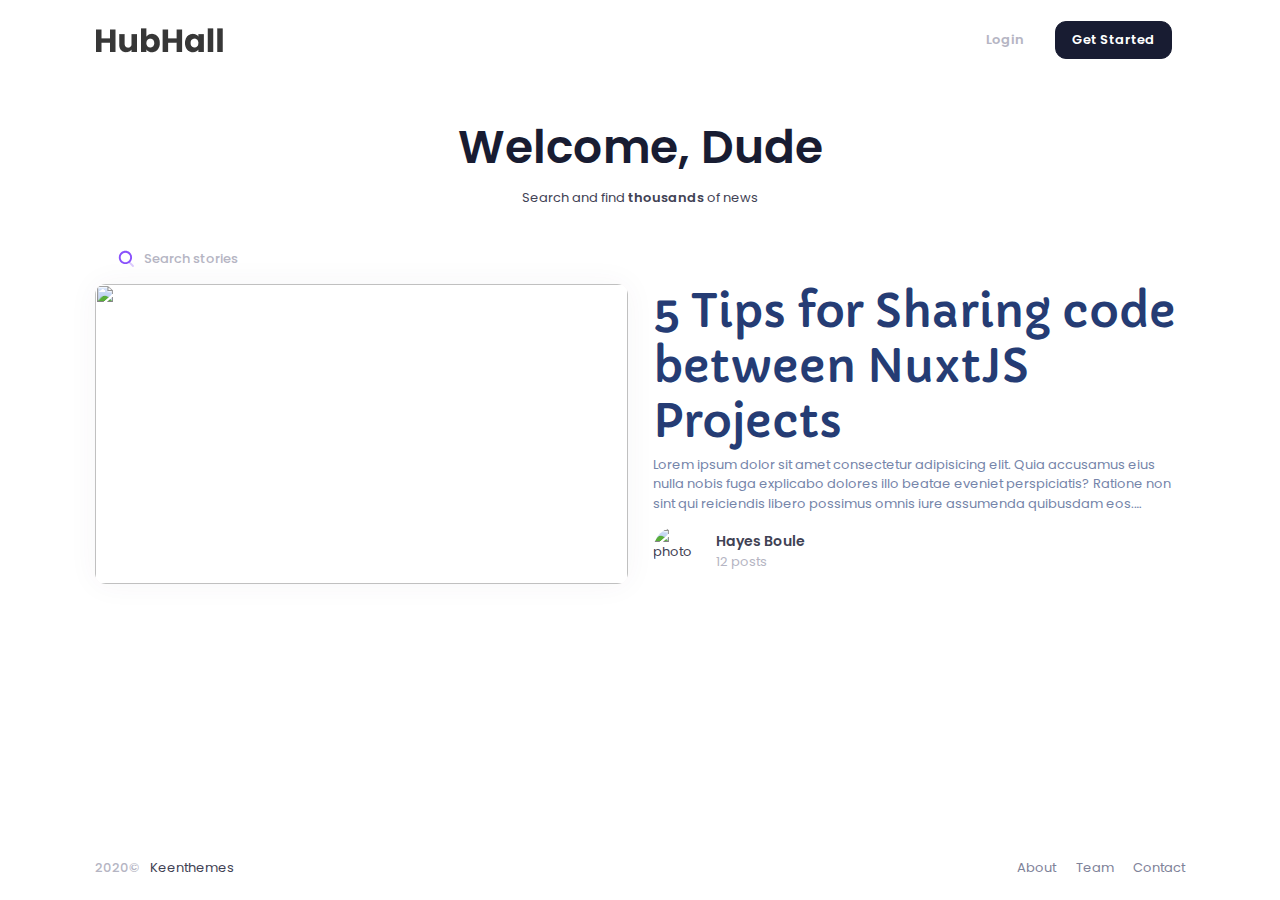
==== index.html @ 06d45ac9 "first commit" ====
<!DOCTYPE html>
<!--
Template Name: Metronic - Bootstrap 4 HTML, React, Angular 10 & VueJS Admin Dashboard Theme
Author: KeenThemes
Website: http://www.keenthemes.com/
Contact: support@keenthemes.com
Follow: www.twitter.com/keenthemes
Dribbble: www.dribbble.com/keenthemes
Like: www.facebook.com/keenthemes
Purchase: https://1.envato.market/EA4JP
Renew Support: https://1.envato.market/EA4JP
License: You must have a valid license purchased only from themeforest(the above link) in order to legally use the theme for your project.
-->
<html lang="en">
	<!--begin::Head-->
	<head><base href="">
		<meta charset="utf-8" />
		<title>Metronic Live preview | Keenthemes</title>
		<meta name="description" content="Updates and statistics" />
		<meta name="viewport" content="width=device-width, initial-scale=1, shrink-to-fit=no" />
		<link rel="canonical" href="https://keenthemes.com/metronic" />
		<!--begin::Fonts-->
		<link rel="stylesheet" href="https://fonts.googleapis.com/css?family=Poppins:300,400,500,600,700" />
		<!--end::Fonts-->
		<!--begin::Global Theme Styles(used by all pages)-->
		<link href="assets/plugins/global/plugins.bundle.css" rel="stylesheet" type="text/css" />
		<link href="assets/plugins/custom/prismjs/prismjs.bundle.css" rel="stylesheet" type="text/css" />
        <link href="css/style.bundle.css" rel="stylesheet" type="text/css" />
        <link href="css/hubhall.css" rel="stylesheet" type="text/css" />
		<!--end::Global Theme Styles-->
		<!--begin::Layout Themes(used by all pages)-->
		<!--end::Layout Themes-->
		<link rel="shortcut icon" href="assets/media/logos/favicon.ico" />
	</head>
	<!--end::Head-->
	<!--begin::Body-->
	<body id="kt_body" class="quick-panel-right demo-panel-right offcanvas-right header-fixed header-mobile-fixed aside-enabled aside-static page-loading">
		<!--begin::Main-->
		<!--begin::Header Mobile-->
		<div id="kt_header_mobile" class="header-mobile header-mobile-fixed">
			<!--begin::Logo-->
			<a href="index.html">
				<img alt="Logo" src="media/HubHall.png" class="logo-default max-h-30px" />
			</a>
			<!--end::Logo-->
			<!--begin::Toolbar-->
			<div class="d-flex align-items-center">
				<button class="btn p-0 burger-icon rounded-0 burger-icon-left" id="kt_aside_tablet_and_mobile_toggle">
					<span></span>
				</button>
				<button class="btn btn-hover-text-primary p-0 ml-3" id="kt_header_mobile_topbar_toggle">
					<span class="svg-icon svg-icon-xl">
						<!--begin::Svg Icon | path:assets/media/svg/icons/General/User.svg-->
						<svg xmlns="http://www.w3.org/2000/svg" xmlns:xlink="http://www.w3.org/1999/xlink" width="24px" height="24px" viewBox="0 0 24 24" version="1.1">
							<g stroke="none" stroke-width="1" fill="none" fill-rule="evenodd">
								<polygon points="0 0 24 0 24 24 0 24" />
								<path d="M12,11 C9.790861,11 8,9.209139 8,7 C8,4.790861 9.790861,3 12,3 C14.209139,3 16,4.790861 16,7 C16,9.209139 14.209139,11 12,11 Z" fill="#000000" fill-rule="nonzero" opacity="0.3" />
								<path d="M3.00065168,20.1992055 C3.38825852,15.4265159 7.26191235,13 11.9833413,13 C16.7712164,13 20.7048837,15.2931929 20.9979143,20.2 C21.0095879,20.3954741 20.9979143,21 20.2466999,21 C16.541124,21 11.0347247,21 3.72750223,21 C3.47671215,21 2.97953825,20.45918 3.00065168,20.1992055 Z" fill="#000000" fill-rule="nonzero" />
							</g>
						</svg>
						<!--end::Svg Icon-->
					</span>
				</button>
			</div>
			<!--end::Toolbar-->
		</div>
		<!--end::Header Mobile-->
		<div class="d-flex flex-column flex-root">
			<!--begin::Page-->
			<div class="d-flex flex-row flex-column-fluid page">
				<!--begin::Wrapper-->
				<div class="d-flex flex-column flex-row-fluid wrapper" id="kt_wrapper">
					<!--begin::Header-->
					<div id="kt_header" class="header header-fixed">
						<!--begin::Container-->
						<div class="container d-flex align-items-stretch justify-content-between">
							<!--begin::Left-->
							<div class="d-none d-lg-flex align-items-center mr-3">
								<!--begin::Logo-->
								<a href="index.html">
									<img alt="Logo" src="media/HubHall.png" class="logo-sticky max-h-35px" />
								</a>
								<!--end::Logo-->
							</div>
							<!--end::Left-->
							<!--begin::Topbar-->
							<div class="topbar">
								<!--begin::Tablet & Mobile Search-->
								<div class="dropdown d-flex d-lg-none">
									<!--begin::Toggle-->
									<div class="topbar-item" data-toggle="dropdown" data-offset="10px,0px">
										<div class="btn btn-icon btn-clean btn-lg btn-dropdown mr-1">
											<span class="svg-icon svg-icon-xl">
												<!--begin::Svg Icon | path:assets/media/svg/icons/General/Search.svg-->
												<svg xmlns="http://www.w3.org/2000/svg" xmlns:xlink="http://www.w3.org/1999/xlink" width="24px" height="24px" viewBox="0 0 24 24" version="1.1">
													<g stroke="none" stroke-width="1" fill="none" fill-rule="evenodd">
														<rect x="0" y="0" width="24" height="24" />
														<path d="M14.2928932,16.7071068 C13.9023689,16.3165825 13.9023689,15.6834175 14.2928932,15.2928932 C14.6834175,14.9023689 15.3165825,14.9023689 15.7071068,15.2928932 L19.7071068,19.2928932 C20.0976311,19.6834175 20.0976311,20.3165825 19.7071068,20.7071068 C19.3165825,21.0976311 18.6834175,21.0976311 18.2928932,20.7071068 L14.2928932,16.7071068 Z" fill="#000000" fill-rule="nonzero" opacity="0.3" />
														<path d="M11,16 C13.7614237,16 16,13.7614237 16,11 C16,8.23857625 13.7614237,6 11,6 C8.23857625,6 6,8.23857625 6,11 C6,13.7614237 8.23857625,16 11,16 Z M11,18 C7.13400675,18 4,14.8659932 4,11 C4,7.13400675 7.13400675,4 11,4 C14.8659932,4 18,7.13400675 18,11 C18,14.8659932 14.8659932,18 11,18 Z" fill="#000000" fill-rule="nonzero" />
													</g>
												</svg>
												<!--end::Svg Icon-->
											</span>
										</div>
									</div>
									<!--end::Toggle-->
									<!--begin::Dropdown-->
									<div class="dropdown-menu p-0 m-0 dropdown-menu-right dropdown-menu-anim-up dropdown-menu-lg">
										<div class="quick-search quick-search-dropdown" id="kt_quick_search_dropdown">
											<!--begin:Form-->
											<form method="get" class="quick-search-form">
												<div class="input-group">
													<div class="input-group-prepend">
														<span class="input-group-text">
															<span class="svg-icon svg-icon-lg">
																<!--begin::Svg Icon | path:assets/media/svg/icons/General/Search.svg-->
																<svg xmlns="http://www.w3.org/2000/svg" xmlns:xlink="http://www.w3.org/1999/xlink" width="24px" height="24px" viewBox="0 0 24 24" version="1.1">
																	<g stroke="none" stroke-width="1" fill="none" fill-rule="evenodd">
																		<rect x="0" y="0" width="24" height="24" />
																		<path d="M14.2928932,16.7071068 C13.9023689,16.3165825 13.9023689,15.6834175 14.2928932,15.2928932 C14.6834175,14.9023689 15.3165825,14.9023689 15.7071068,15.2928932 L19.7071068,19.2928932 C20.0976311,19.6834175 20.0976311,20.3165825 19.7071068,20.7071068 C19.3165825,21.0976311 18.6834175,21.0976311 18.2928932,20.7071068 L14.2928932,16.7071068 Z" fill="#000000" fill-rule="nonzero" opacity="0.3" />
																		<path d="M11,16 C13.7614237,16 16,13.7614237 16,11 C16,8.23857625 13.7614237,6 11,6 C8.23857625,6 6,8.23857625 6,11 C6,13.7614237 8.23857625,16 11,16 Z M11,18 C7.13400675,18 4,14.8659932 4,11 C4,7.13400675 7.13400675,4 11,4 C14.8659932,4 18,7.13400675 18,11 C18,14.8659932 14.8659932,18 11,18 Z" fill="#000000" fill-rule="nonzero" />
																	</g>
																</svg>
																<!--end::Svg Icon-->
															</span>
														</span>
													</div>
													<input type="text" class="form-control" placeholder="Search..." />
													<div class="input-group-append">
														<span class="input-group-text">
															<i class="quick-search-close ki ki-close icon-sm text-muted"></i>
														</span>
													</div>
												</div>
											</form>
											<!--end::Form-->
											<!--begin::Scroll-->
											<div class="quick-search-wrapper scroll" data-scroll="true" data-height="325" data-mobile-height="200"></div>
											<!--end::Scroll-->
										</div>
									</div>
									<!--end::Dropdown-->
								</div>
								<!--end::Tablet & Mobile Search-->
								<!--begin::Create-->
								<div class="dropdown">
									<!--begin::Toggle-->
									<div class="topbar-item mr-4" data-toggle="dropdown" data-offset="10px,0px">
                                        <div class="btn font-weight-bolder btn-md btn-clean px-5 mr-4">Login</div>
										<div class="btn font-weight-bolder btn-md btn-dark px-5">Get Started</div>
									</div>
									<!--end::Toggle-->
								</div>
								<!--end::Create-->
							</div>
							<!--end::Topbar-->
						</div>
						<!--end::Container-->
					</div>
					<!--end::Header-->
					<!--begin::Content-->
					<div class="content d-flex flex-column flex-column-fluid" id="kt_content">
						<!--begin::Entry-->
						<div class="d-flex flex-column-fluid">
							<!--begin::Container-->
							<div class="container">
								<div class="row">
                                    <div class="col-12 text-center">
                                        <h1 class="font-weight-bolder text-dark mb-0 display-3">Welcome, Dude </h1>
                                        <p class="mt-4 mb-8">Search and find <span class="font-weight-bolder">thousands</span> of news</p>
                                        <!--begin::Form-->
                                        <form class="d-flex flex-center py-2 px-6 bg-white rounded">
                                            <span class="svg-icon svg-icon-lg svg-icon-info">
                                                <!--begin::Svg Icon | path:assets/media/svg/icons/General/Search.svg-->
                                                <svg xmlns="http://www.w3.org/2000/svg" xmlns:xlink="http://www.w3.org/1999/xlink" width="24px" height="24px" viewBox="0 0 24 24" version="1.1">
                                                    <g stroke="none" stroke-width="1" fill="none" fill-rule="evenodd">
                                                        <rect x="0" y="0" width="24" height="24"></rect>
                                                        <path d="M14.2928932,16.7071068 C13.9023689,16.3165825 13.9023689,15.6834175 14.2928932,15.2928932 C14.6834175,14.9023689 15.3165825,14.9023689 15.7071068,15.2928932 L19.7071068,19.2928932 C20.0976311,19.6834175 20.0976311,20.3165825 19.7071068,20.7071068 C19.3165825,21.0976311 18.6834175,21.0976311 18.2928932,20.7071068 L14.2928932,16.7071068 Z" fill="#000000" fill-rule="nonzero" opacity="0.3"></path>
                                                        <path d="M11,16 C13.7614237,16 16,13.7614237 16,11 C16,8.23857625 13.7614237,6 11,6 C8.23857625,6 6,8.23857625 6,11 C6,13.7614237 8.23857625,16 11,16 Z M11,18 C7.13400675,18 4,14.8659932 4,11 C4,7.13400675 7.13400675,4 11,4 C14.8659932,4 18,7.13400675 18,11 C18,14.8659932 14.8659932,18 11,18 Z" fill="#000000" fill-rule="nonzero"></path>
                                                    </g>
                                                </svg>
                                                <!--end::Svg Icon-->
                                            </span>
                                            <input type="text" class="form-control border-0 font-weight-bold pl-2" placeholder="Search stories">
                                        </form>
                                        <!--end::Form-->
                                    </div>
									<div class="col-xl-12">
										<!--begin::Engage Widget 15-->
										<!-- <div class="card card-custom">
											<div class="card-body rounded p-0 d-flex bg-light">
												<div class="d-flex flex-column flex-lg-row-auto w-auto w-lg-350px w-xl-450px w-xxl-650px py-10 py-md-14 px-10 px-md-20 pr-lg-0">
													
												</div>
												<div class="d-none d-md-flex flex-row-fluid bgi-no-repeat bgi-position-y-center bgi-position-x-left bgi-size-cover" style="background-image: url(assets/media/svg/illustrations/copy.svg);"></div>
											</div>
										</div> -->
										<!--end::Engage Widget 15-->
									</div>
                                </div>
                                <div class="row">
                                    <div class="col-6">
                                        <!--begin::Engage Widget 9-->
                                        <div class="card card-custom card-stretch gutter-b">
                                            <div class="card-body d-flex p-0">
                                                <div class="flex-grow-1 card-rounded flex-grow-1 bgi-no-repeat">
                                                <img class="rounded" src="https://images.unsplash.com/photo-1580894896813-652ff5aa8146?ixid=MXwxMjA3fDB8MHxwaG90by1wYWdlfHx8fGVufDB8fHw%3D&ixlib=rb-1.2.1&auto=format&fit=crop&w=750&q=80" alt="" style="width: 100%; height: 300px; object-fit: cover;">
                                                </div>
                                            </div>
                                        </div>
                                        <!--end::Engage Widget 9-->
                                    </div>
                                    <div class="col-6">
                                        <h1 class="display-3 font-weight-bold blog-title">5 Tips for Sharing code between NuxtJS Projects</h1>
                                        <p class="desc">Lorem ipsum dolor sit amet consectetur adipisicing elit. Quia accusamus eius nulla nobis fuga explicabo dolores illo beatae eveniet perspiciatis? Ratione non sint qui reiciendis libero possimus omnis iure assumenda quibusdam eos. Corrupti distinctio quam maiores quisquam magnam temporibus, tempore ea amet saepe similique repellendus natus, assumenda hic mollitia eveniet aliquid dolore officiis ex ullam possimus, at odit illo? Inventore amet fugiat ipsam consectetur corporis cupiditate! Molestias natus ab itaque, autem error asperiores sequi doloribus voluptatem amet nostrum dolore consequatur modi eius quam eligendi hic eos molestiae dignissimos, dolor animi placeat reprehenderit minima eveniet. Quis fuga earum id soluta quia?</p>
                                        <div class="d-flex align-items-center">
                                            <div class="symbol symbol-50 symbol-sm flex-shrink-0"> 
                                                <img class="user-photo" src="https://images.unsplash.com/photo-1557296387-5358ad7997bb?ixid=MXwxMjA3fDB8MHxwaG90by1wYWdlfHx8fGVufDB8fHw%3D&ixlib=rb-1.2.1&auto=format&fit=crop&w=394&q=80"alt="photo">
                                            </div>
                                            <div class="ml-4">
                                                <div class="text-dark-75 font-weight-bolder font-size-lg mb-0">Hayes Boule</div> 
                                                <a href="javascript:;" class="text-muted text-hover-primary">12 posts</a>
                                            </div>
                                        </div>
                                    </div>
                                </div>
							</div>
                            <!--end::Container-->
						</div>
						<!--end::Entry-->
					</div>
					<!--end::Content-->
					<!--begin::Footer-->
					<div class="footer bg-white py-4 d-flex flex-lg-column" id="kt_footer">
						<!--begin::Container-->
						<div class="container d-flex flex-column flex-md-row align-items-center justify-content-between">
							<!--begin::Copyright-->
							<div class="text-dark order-2 order-md-1">
								<span class="text-muted font-weight-bold mr-2">2020©</span>
								<a href="http://keenthemes.com/metronic" target="_blank" class="text-dark-75 text-hover-primary">Keenthemes</a>
							</div>
							<!--end::Copyright-->
							<!--begin::Nav-->
							<div class="nav nav-dark order-1 order-md-2">
								<a href="http://keenthemes.com/metronic" target="_blank" class="nav-link pr-3 pl-0">About</a>
								<a href="http://keenthemes.com/metronic" target="_blank" class="nav-link px-3">Team</a>
								<a href="http://keenthemes.com/metronic" target="_blank" class="nav-link pl-3 pr-0">Contact</a>
							</div>
							<!--end::Nav-->
						</div>
						<!--end::Container-->
					</div>
					<!--end::Footer-->
				</div>
				<!--end::Wrapper-->
			</div>
			<!--end::Page-->
		</div>
		<!--end::Main-->
		<!-- begin::Notifications Panel-->
		<div id="kt_quick_notifications" class="offcanvas offcanvas-right p-10">
			<!--begin::Header-->
			<div class="offcanvas-header d-flex align-items-center justify-content-between mb-10">
				<h3 class="font-weight-bold m-0">Notifications
				<small class="text-muted font-size-sm ml-2">24 New</small></h3>
				<a href="#" class="btn btn-xs btn-icon btn-light btn-hover-primary" id="kt_quick_notifications_close">
					<i class="ki ki-close icon-xs text-muted"></i>
				</a>
			</div>
			<!--end::Header-->
			<!--begin::Content-->
			<div class="offcanvas-content pr-5 mr-n5">
				<!--begin::Nav-->
				<div class="navi navi-icon-circle navi-spacer-x-0">
					<!--begin::Item-->
					<a href="#" class="navi-item">
						<div class="navi-link rounded">
							<div class="symbol symbol-50 symbol-circle mr-3">
								<div class="symbol-label">
									<i class="flaticon-bell text-success icon-lg"></i>
								</div>
							</div>
							<div class="navi-text">
								<div class="font-weight-bold font-size-lg">5 new user generated report</div>
								<div class="text-muted">Reports based on sales</div>
							</div>
						</div>
					</a>
					<!--end::Item-->
					<!--begin::Item-->
					<a href="#" class="navi-item">
						<div class="navi-link rounded">
							<div class="symbol symbol-50 symbol-circle mr-3">
								<div class="symbol-label">
									<i class="flaticon2-box text-danger icon-lg"></i>
								</div>
							</div>
							<div class="navi-text">
								<div class="font-weight-bold font-size-lg">2 new items submited</div>
								<div class="text-muted">by Grog John</div>
							</div>
						</div>
					</a>
					<!--end::Item-->
					<!--begin::Item-->
					<a href="#" class="navi-item">
						<div class="navi-link rounded">
							<div class="symbol symbol-50 symbol-circle mr-3">
								<div class="symbol-label">
									<i class="flaticon-psd text-primary icon-lg"></i>
								</div>
							</div>
							<div class="navi-text">
								<div class="font-weight-bold font-size-lg">79 PSD files generated</div>
								<div class="text-muted">Reports based on sales</div>
							</div>
						</div>
					</a>
					<!--end::Item-->
					<!--begin::Item-->
					<a href="#" class="navi-item">
						<div class="navi-link rounded">
							<div class="symbol symbol-50 symbol-circle mr-3">
								<div class="symbol-label">
									<i class="flaticon2-supermarket text-warning icon-lg"></i>
								</div>
							</div>
							<div class="navi-text">
								<div class="font-weight-bold font-size-lg">$2900 worth producucts sold</div>
								<div class="text-muted">Total 234 items</div>
							</div>
						</div>
					</a>
					<!--end::Item-->
					<!--begin::Item-->
					<a href="#" class="navi-item">
						<div class="navi-link rounded">
							<div class="symbol symbol-50 symbol-circle mr-3">
								<div class="symbol-label">
									<i class="flaticon-paper-plane-1 text-success icon-lg"></i>
								</div>
							</div>
							<div class="navi-text">
								<div class="font-weight-bold font-size-lg">4.5h-avarage response time</div>
								<div class="text-muted">Fostest is Barry</div>
							</div>
						</div>
					</a>
					<!--end::Item-->
					<!--begin::Item-->
					<a href="#" class="navi-item">
						<div class="navi-link rounded">
							<div class="symbol symbol-50 symbol-circle mr-3">
								<div class="symbol-label">
									<i class="flaticon-safe-shield-protection text-danger icon-lg"></i>
								</div>
							</div>
							<div class="navi-text">
								<div class="font-weight-bold font-size-lg">3 Defence alerts</div>
								<div class="text-muted">40% less alerts thar last week</div>
							</div>
						</div>
					</a>
					<!--end::Item-->
					<!--begin::Item-->
					<a href="#" class="navi-item">
						<div class="navi-link rounded">
							<div class="symbol symbol-50 symbol-circle mr-3">
								<div class="symbol-label">
									<i class="flaticon-notepad text-primary icon-lg"></i>
								</div>
							</div>
							<div class="navi-text">
								<div class="font-weight-bold font-size-lg">Avarage 4 blog posts per author</div>
								<div class="text-muted">Most posted 12 time</div>
							</div>
						</div>
					</a>
					<!--end::Item-->
					<!--begin::Item-->
					<a href="#" class="navi-item">
						<div class="navi-link rounded">
							<div class="symbol symbol-50 symbol-circle mr-3">
								<div class="symbol-label">
									<i class="flaticon-users-1 text-warning icon-lg"></i>
								</div>
							</div>
							<div class="navi-text">
								<div class="font-weight-bold font-size-lg">16 authors joined last week</div>
								<div class="text-muted">9 photodrapehrs, 7 designer</div>
							</div>
						</div>
					</a>
					<!--end::Item-->
					<!--begin::Item-->
					<a href="#" class="navi-item">
						<div class="navi-link rounded">
							<div class="symbol symbol-50 symbol-circle mr-3">
								<div class="symbol-label">
									<i class="flaticon2-box text-info icon-lg"></i>
								</div>
							</div>
							<div class="navi-text">
								<div class="font-weight-bold font-size-lg">2 new items have been submited</div>
								<div class="text-muted">by Grog John</div>
							</div>
						</div>
					</a>
					<!--end::Item-->
					<!--begin::Item-->
					<a href="#" class="navi-item">
						<div class="navi-link rounded">
							<div class="symbol symbol-50 symbol-circle mr-3">
								<div class="symbol-label">
									<i class="flaticon2-download text-success icon-lg"></i>
								</div>
							</div>
							<div class="navi-text">
								<div class="font-weight-bold font-size-lg">2.8 GB-total downloads size</div>
								<div class="text-muted">Mostly PSD end AL concepts</div>
							</div>
						</div>
					</a>
					<!--end::Item-->
					<!--begin::Item-->
					<a href="#" class="navi-item">
						<div class="navi-link rounded">
							<div class="symbol symbol-50 symbol-circle mr-3">
								<div class="symbol-label">
									<i class="flaticon2-supermarket text-danger icon-lg"></i>
								</div>
							</div>
							<div class="navi-text">
								<div class="font-weight-bold font-size-lg">$2900 worth producucts sold</div>
								<div class="text-muted">Total 234 items</div>
							</div>
						</div>
					</a>
					<!--end::Item-->
					<!--begin::Item-->
					<a href="#" class="navi-item">
						<div class="navi-link rounded">
							<div class="symbol symbol-50 symbol-circle mr-3">
								<div class="symbol-label">
									<i class="flaticon-bell text-primary icon-lg"></i>
								</div>
							</div>
							<div class="navi-text">
								<div class="font-weight-bold font-size-lg">7 new user generated report</div>
								<div class="text-muted">Reports based on sales</div>
							</div>
						</div>
					</a>
					<!--end::Item-->
					<!--begin::Item-->
					<a href="#" class="navi-item">
						<div class="navi-link rounded">
							<div class="symbol symbol-50 symbol-circle mr-3">
								<div class="symbol-label">
									<i class="flaticon-paper-plane-1 text-success icon-lg"></i>
								</div>
							</div>
							<div class="navi-text">
								<div class="font-weight-bold font-size-lg">4.5h-avarage response time</div>
								<div class="text-muted">Fostest is Barry</div>
							</div>
						</div>
					</a>
					<!--end::Item-->
				</div>
				<!--end::Nav-->
			</div>
			<!--end::Content-->
		</div>
		<!-- end::Notifications Panel-->
		<!--begin::Quick Actions Panel-->
		<div id="kt_quick_actions" class="offcanvas offcanvas-right p-10">
			<!--begin::Header-->
			<div class="offcanvas-header d-flex align-items-center justify-content-between pb-10">
				<h3 class="font-weight-bold m-0">Quick Actions
				<small class="text-muted font-size-sm ml-2">finance &amp; reports</small></h3>
				<a href="#" class="btn btn-xs btn-icon btn-light btn-hover-primary" id="kt_quick_actions_close">
					<i class="ki ki-close icon-xs text-muted"></i>
				</a>
			</div>
			<!--end::Header-->
			<!--begin::Content-->
			<div class="offcanvas-content pr-5 mr-n5">
				<div class="row gutter-b">
					<!--begin::Item-->
					<div class="col-6">
						<a href="#" class="btn btn-block btn-light btn-hover-primary text-dark-50 text-center py-10 px-5">
							<span class="svg-icon svg-icon-3x svg-icon-primary m-0">
								<!--begin::Svg Icon | path:assets/media/svg/icons/Shopping/Euro.svg-->
								<svg xmlns="http://www.w3.org/2000/svg" xmlns:xlink="http://www.w3.org/1999/xlink" width="24px" height="24px" viewBox="0 0 24 24" version="1.1">
									<g stroke="none" stroke-width="1" fill="none" fill-rule="evenodd">
										<rect x="0" y="0" width="24" height="24" />
										<path d="M4.3618034,10.2763932 L4.8618034,9.2763932 C4.94649941,9.10700119 5.11963097,9 5.30901699,9 L15.190983,9 C15.4671254,9 15.690983,9.22385763 15.690983,9.5 C15.690983,9.57762255 15.6729105,9.65417908 15.6381966,9.7236068 L15.1381966,10.7236068 C15.0535006,10.8929988 14.880369,11 14.690983,11 L4.80901699,11 C4.53287462,11 4.30901699,10.7761424 4.30901699,10.5 C4.30901699,10.4223775 4.32708954,10.3458209 4.3618034,10.2763932 Z M14.6381966,13.7236068 L14.1381966,14.7236068 C14.0535006,14.8929988 13.880369,15 13.690983,15 L4.80901699,15 C4.53287462,15 4.30901699,14.7761424 4.30901699,14.5 C4.30901699,14.4223775 4.32708954,14.3458209 4.3618034,14.2763932 L4.8618034,13.2763932 C4.94649941,13.1070012 5.11963097,13 5.30901699,13 L14.190983,13 C14.4671254,13 14.690983,13.2238576 14.690983,13.5 C14.690983,13.5776225 14.6729105,13.6541791 14.6381966,13.7236068 Z" fill="#000000" opacity="0.3" />
										<path d="M17.369,7.618 C16.976998,7.08599734 16.4660031,6.69750122 15.836,6.4525 C15.2059968,6.20749878 14.590003,6.085 13.988,6.085 C13.2179962,6.085 12.5180032,6.2249986 11.888,6.505 C11.2579969,6.7850014 10.7155023,7.16999755 10.2605,7.66 C9.80549773,8.15000245 9.45550123,8.72399671 9.2105,9.382 C8.96549878,10.0400033 8.843,10.7539961 8.843,11.524 C8.843,12.3360041 8.96199881,13.0779966 9.2,13.75 C9.43800119,14.4220034 9.7774978,14.9994976 10.2185,15.4825 C10.6595022,15.9655024 11.1879969,16.3399987 11.804,16.606 C12.4200031,16.8720013 13.1129962,17.005 13.883,17.005 C14.681004,17.005 15.3879969,16.8475016 16.004,16.5325 C16.6200031,16.2174984 17.1169981,15.8010026 17.495,15.283 L19.616,16.774 C18.9579967,17.6000041 18.1530048,18.2404977 17.201,18.6955 C16.2489952,19.1505023 15.1360064,19.378 13.862,19.378 C12.6999942,19.378 11.6325049,19.1855019 10.6595,18.8005 C9.68649514,18.4154981 8.8500035,17.8765035 8.15,17.1835 C7.4499965,16.4904965 6.90400196,15.6645048 6.512,14.7055 C6.11999804,13.7464952 5.924,12.6860058 5.924,11.524 C5.924,10.333994 6.13049794,9.25950479 6.5435,8.3005 C6.95650207,7.34149521 7.5234964,6.52600336 8.2445,5.854 C8.96550361,5.18199664 9.8159951,4.66400182 10.796,4.3 C11.7760049,3.93599818 12.8399943,3.754 13.988,3.754 C14.4640024,3.754 14.9609974,3.79949954 15.479,3.8905 C15.9970026,3.98150045 16.4939976,4.12149906 16.97,4.3105 C17.4460024,4.49950095 17.8939979,4.7339986 18.314,5.014 C18.7340021,5.2940014 19.0909985,5.62999804 19.385,6.022 L17.369,7.618 Z" fill="#000000" />
									</g>
								</svg>
								<!--end::Svg Icon-->
							</span>
							<span class="d-block font-weight-bold font-size-h6 mt-2">Accounting</span>
						</a>
					</div>
					<!--end::Item-->
					<!--begin::Item-->
					<div class="col-6">
						<a href="#" class="btn btn-block btn-light btn-hover-primary text-dark-50 text-center py-10 px-5">
							<span class="svg-icon svg-icon-3x svg-icon-primary m-0">
								<!--begin::Svg Icon | path:assets/media/svg/icons/Communication/Mail-attachment.svg-->
								<svg xmlns="http://www.w3.org/2000/svg" xmlns:xlink="http://www.w3.org/1999/xlink" width="24px" height="24px" viewBox="0 0 24 24" version="1.1">
									<g stroke="none" stroke-width="1" fill="none" fill-rule="evenodd">
										<rect x="0" y="0" width="24" height="24" />
										<path d="M14.8571499,13 C14.9499122,12.7223297 15,12.4263059 15,12.1190476 L15,6.88095238 C15,5.28984632 13.6568542,4 12,4 L11.7272727,4 C10.2210416,4 9,5.17258756 9,6.61904762 L10.0909091,6.61904762 C10.0909091,5.75117158 10.823534,5.04761905 11.7272727,5.04761905 L12,5.04761905 C13.0543618,5.04761905 13.9090909,5.86843034 13.9090909,6.88095238 L13.9090909,12.1190476 C13.9090909,12.4383379 13.8240964,12.7385644 13.6746497,13 L10.3253503,13 C10.1759036,12.7385644 10.0909091,12.4383379 10.0909091,12.1190476 L10.0909091,9.5 C10.0909091,9.06606198 10.4572216,8.71428571 10.9090909,8.71428571 C11.3609602,8.71428571 11.7272727,9.06606198 11.7272727,9.5 L11.7272727,11.3333333 L12.8181818,11.3333333 L12.8181818,9.5 C12.8181818,8.48747796 11.9634527,7.66666667 10.9090909,7.66666667 C9.85472911,7.66666667 9,8.48747796 9,9.5 L9,12.1190476 C9,12.4263059 9.0500878,12.7223297 9.14285008,13 L6,13 C5.44771525,13 5,12.5522847 5,12 L5,3 C5,2.44771525 5.44771525,2 6,2 L18,2 C18.5522847,2 19,2.44771525 19,3 L19,12 C19,12.5522847 18.5522847,13 18,13 L14.8571499,13 Z" fill="#000000" opacity="0.3" />
										<path d="M9,10.3333333 L9,12.1190476 C9,13.7101537 10.3431458,15 12,15 C13.6568542,15 15,13.7101537 15,12.1190476 L15,10.3333333 L20.2072547,6.57253826 C20.4311176,6.4108595 20.7436609,6.46126971 20.9053396,6.68513259 C20.9668779,6.77033951 21,6.87277228 21,6.97787787 L21,17 C21,18.1045695 20.1045695,19 19,19 L5,19 C3.8954305,19 3,18.1045695 3,17 L3,6.97787787 C3,6.70173549 3.22385763,6.47787787 3.5,6.47787787 C3.60510559,6.47787787 3.70753836,6.51099993 3.79274528,6.57253826 L9,10.3333333 Z M10.0909091,11.1212121 L12,12.5 L13.9090909,11.1212121 L13.9090909,12.1190476 C13.9090909,13.1315697 13.0543618,13.952381 12,13.952381 C10.9456382,13.952381 10.0909091,13.1315697 10.0909091,12.1190476 L10.0909091,11.1212121 Z" fill="#000000" />
									</g>
								</svg>
								<!--end::Svg Icon-->
							</span>
							<span class="d-block font-weight-bold font-size-h6 mt-2">Members</span>
						</a>
					</div>
					<!--end::Item-->
				</div>
				<div class="row gutter-b">
					<!--begin::Item-->
					<div class="col-6">
						<a href="#" class="btn btn-block btn-light btn-hover-primary text-dark-50 text-center py-10 px-5">
							<span class="svg-icon svg-icon-3x svg-icon-primary m-0">
								<!--begin::Svg Icon | path:assets/media/svg/icons/Shopping/Box2.svg-->
								<svg xmlns="http://www.w3.org/2000/svg" xmlns:xlink="http://www.w3.org/1999/xlink" width="24px" height="24px" viewBox="0 0 24 24" version="1.1">
									<g stroke="none" stroke-width="1" fill="none" fill-rule="evenodd">
										<rect x="0" y="0" width="24" height="24" />
										<path d="M4,9.67471899 L10.880262,13.6470401 C10.9543486,13.689814 11.0320333,13.7207107 11.1111111,13.740321 L11.1111111,21.4444444 L4.49070127,17.526473 C4.18655139,17.3464765 4,17.0193034 4,16.6658832 L4,9.67471899 Z M20,9.56911707 L20,16.6658832 C20,17.0193034 19.8134486,17.3464765 19.5092987,17.526473 L12.8888889,21.4444444 L12.8888889,13.6728275 C12.9050191,13.6647696 12.9210067,13.6561758 12.9368301,13.6470401 L20,9.56911707 Z" fill="#000000" />
										<path d="M4.21611835,7.74669402 C4.30015839,7.64056877 4.40623188,7.55087574 4.5299008,7.48500698 L11.5299008,3.75665466 C11.8237589,3.60013944 12.1762411,3.60013944 12.4700992,3.75665466 L19.4700992,7.48500698 C19.5654307,7.53578262 19.6503066,7.60071528 19.7226939,7.67641889 L12.0479413,12.1074394 C11.9974761,12.1365754 11.9509488,12.1699127 11.9085461,12.2067543 C11.8661433,12.1699127 11.819616,12.1365754 11.7691509,12.1074394 L4.21611835,7.74669402 Z" fill="#000000" opacity="0.3" />
									</g>
								</svg>
								<!--end::Svg Icon-->
							</span>
							<span class="d-block font-weight-bold font-size-h6 mt-2">Projects</span>
						</a>
					</div>
					<!--end::Item-->
					<!--begin::Item-->
					<div class="col-6">
						<a href="#" class="btn btn-block btn-light btn-hover-primary text-dark-50 text-center py-10 px-5">
							<span class="svg-icon svg-icon-3x svg-icon-primary m-0">
								<!--begin::Svg Icon | path:assets/media/svg/icons/Communication/Group.svg-->
								<svg xmlns="http://www.w3.org/2000/svg" xmlns:xlink="http://www.w3.org/1999/xlink" width="24px" height="24px" viewBox="0 0 24 24" version="1.1">
									<g stroke="none" stroke-width="1" fill="none" fill-rule="evenodd">
										<polygon points="0 0 24 0 24 24 0 24" />
										<path d="M18,14 C16.3431458,14 15,12.6568542 15,11 C15,9.34314575 16.3431458,8 18,8 C19.6568542,8 21,9.34314575 21,11 C21,12.6568542 19.6568542,14 18,14 Z M9,11 C6.790861,11 5,9.209139 5,7 C5,4.790861 6.790861,3 9,3 C11.209139,3 13,4.790861 13,7 C13,9.209139 11.209139,11 9,11 Z" fill="#000000" fill-rule="nonzero" opacity="0.3" />
										<path d="M17.6011961,15.0006174 C21.0077043,15.0378534 23.7891749,16.7601418 23.9984937,20.4 C24.0069246,20.5466056 23.9984937,21 23.4559499,21 L19.6,21 C19.6,18.7490654 18.8562935,16.6718327 17.6011961,15.0006174 Z M0.00065168429,20.1992055 C0.388258525,15.4265159 4.26191235,13 8.98334134,13 C13.7712164,13 17.7048837,15.2931929 17.9979143,20.2 C18.0095879,20.3954741 17.9979143,21 17.2466999,21 C13.541124,21 8.03472472,21 0.727502227,21 C0.476712155,21 -0.0204617505,20.45918 0.00065168429,20.1992055 Z" fill="#000000" fill-rule="nonzero" />
									</g>
								</svg>
								<!--end::Svg Icon-->
							</span>
							<span class="d-block font-weight-bold font-size-h6 mt-2">Customers</span>
						</a>
					</div>
					<!--end::Item-->
				</div>
				<div class="row gutter-b">
					<!--begin::Item-->
					<div class="col-6">
						<a href="#" class="btn btn-block btn-light btn-hover-primary text-dark-50 text-center py-10 px-5">
							<span class="svg-icon svg-icon-3x svg-icon-primary m-0">
								<!--begin::Svg Icon | path:assets/media/svg/icons/Shopping/Chart-bar1.svg-->
								<svg xmlns="http://www.w3.org/2000/svg" xmlns:xlink="http://www.w3.org/1999/xlink" width="24px" height="24px" viewBox="0 0 24 24" version="1.1">
									<g stroke="none" stroke-width="1" fill="none" fill-rule="evenodd">
										<rect x="0" y="0" width="24" height="24" />
										<rect fill="#000000" opacity="0.3" x="12" y="4" width="3" height="13" rx="1.5" />
										<rect fill="#000000" opacity="0.3" x="7" y="9" width="3" height="8" rx="1.5" />
										<path d="M5,19 L20,19 C20.5522847,19 21,19.4477153 21,20 C21,20.5522847 20.5522847,21 20,21 L4,21 C3.44771525,21 3,20.5522847 3,20 L3,4 C3,3.44771525 3.44771525,3 4,3 C4.55228475,3 5,3.44771525 5,4 L5,19 Z" fill="#000000" fill-rule="nonzero" />
										<rect fill="#000000" opacity="0.3" x="17" y="11" width="3" height="6" rx="1.5" />
									</g>
								</svg>
								<!--end::Svg Icon-->
							</span>
							<span class="d-block font-weight-bold font-size-h6 mt-2">Email</span>
						</a>
					</div>
					<!--end::Item-->
					<!--begin::Item-->
					<div class="col-6">
						<a href="#" class="btn btn-block btn-light btn-hover-primary text-dark-50 text-center py-10 px-5">
							<span class="svg-icon svg-icon-3x svg-icon-primary m-0">
								<!--begin::Svg Icon | path:assets/media/svg/icons/Design/Color-profile.svg-->
								<svg xmlns="http://www.w3.org/2000/svg" xmlns:xlink="http://www.w3.org/1999/xlink" width="24px" height="24px" viewBox="0 0 24 24" version="1.1">
									<g stroke="none" stroke-width="1" fill="none" fill-rule="evenodd">
										<rect x="0" y="0" width="24" height="24" />
										<path d="M12,10.9996338 C12.8356605,10.3719448 13.8743941,10 15,10 C17.7614237,10 20,12.2385763 20,15 C20,17.7614237 17.7614237,20 15,20 C13.8743941,20 12.8356605,19.6280552 12,19.0003662 C11.1643395,19.6280552 10.1256059,20 9,20 C6.23857625,20 4,17.7614237 4,15 C4,12.2385763 6.23857625,10 9,10 C10.1256059,10 11.1643395,10.3719448 12,10.9996338 Z M13.3336047,12.504354 C13.757474,13.2388026 14,14.0910788 14,15 C14,15.9088933 13.7574889,16.761145 13.3336438,17.4955783 C13.8188886,17.8206693 14.3938466,18 15,18 C16.6568542,18 18,16.6568542 18,15 C18,13.3431458 16.6568542,12 15,12 C14.3930587,12 13.8175971,12.18044 13.3336047,12.504354 Z" fill="#000000" fill-rule="nonzero" opacity="0.3" />
										<circle fill="#000000" cx="12" cy="9" r="5" />
									</g>
								</svg>
								<!--end::Svg Icon-->
							</span>
							<span class="d-block font-weight-bold font-size-h6 mt-2">Settings</span>
						</a>
					</div>
					<!--end::Item-->
				</div>
				<div class="row">
					<!--begin::Item-->
					<div class="col-6">
						<a href="#" class="btn btn-block btn-light btn-hover-primary text-dark-50 text-center py-10 px-5">
							<span class="svg-icon svg-icon-3x svg-icon-primary m-0">
								<!--begin::Svg Icon | path:assets/media/svg/icons/Shopping/Euro.svg-->
								<svg xmlns="http://www.w3.org/2000/svg" xmlns:xlink="http://www.w3.org/1999/xlink" width="24px" height="24px" viewBox="0 0 24 24" version="1.1">
									<g stroke="none" stroke-width="1" fill="none" fill-rule="evenodd">
										<rect x="0" y="0" width="24" height="24" />
										<path d="M4.3618034,10.2763932 L4.8618034,9.2763932 C4.94649941,9.10700119 5.11963097,9 5.30901699,9 L15.190983,9 C15.4671254,9 15.690983,9.22385763 15.690983,9.5 C15.690983,9.57762255 15.6729105,9.65417908 15.6381966,9.7236068 L15.1381966,10.7236068 C15.0535006,10.8929988 14.880369,11 14.690983,11 L4.80901699,11 C4.53287462,11 4.30901699,10.7761424 4.30901699,10.5 C4.30901699,10.4223775 4.32708954,10.3458209 4.3618034,10.2763932 Z M14.6381966,13.7236068 L14.1381966,14.7236068 C14.0535006,14.8929988 13.880369,15 13.690983,15 L4.80901699,15 C4.53287462,15 4.30901699,14.7761424 4.30901699,14.5 C4.30901699,14.4223775 4.32708954,14.3458209 4.3618034,14.2763932 L4.8618034,13.2763932 C4.94649941,13.1070012 5.11963097,13 5.30901699,13 L14.190983,13 C14.4671254,13 14.690983,13.2238576 14.690983,13.5 C14.690983,13.5776225 14.6729105,13.6541791 14.6381966,13.7236068 Z" fill="#000000" opacity="0.3" />
										<path d="M17.369,7.618 C16.976998,7.08599734 16.4660031,6.69750122 15.836,6.4525 C15.2059968,6.20749878 14.590003,6.085 13.988,6.085 C13.2179962,6.085 12.5180032,6.2249986 11.888,6.505 C11.2579969,6.7850014 10.7155023,7.16999755 10.2605,7.66 C9.80549773,8.15000245 9.45550123,8.72399671 9.2105,9.382 C8.96549878,10.0400033 8.843,10.7539961 8.843,11.524 C8.843,12.3360041 8.96199881,13.0779966 9.2,13.75 C9.43800119,14.4220034 9.7774978,14.9994976 10.2185,15.4825 C10.6595022,15.9655024 11.1879969,16.3399987 11.804,16.606 C12.4200031,16.8720013 13.1129962,17.005 13.883,17.005 C14.681004,17.005 15.3879969,16.8475016 16.004,16.5325 C16.6200031,16.2174984 17.1169981,15.8010026 17.495,15.283 L19.616,16.774 C18.9579967,17.6000041 18.1530048,18.2404977 17.201,18.6955 C16.2489952,19.1505023 15.1360064,19.378 13.862,19.378 C12.6999942,19.378 11.6325049,19.1855019 10.6595,18.8005 C9.68649514,18.4154981 8.8500035,17.8765035 8.15,17.1835 C7.4499965,16.4904965 6.90400196,15.6645048 6.512,14.7055 C6.11999804,13.7464952 5.924,12.6860058 5.924,11.524 C5.924,10.333994 6.13049794,9.25950479 6.5435,8.3005 C6.95650207,7.34149521 7.5234964,6.52600336 8.2445,5.854 C8.96550361,5.18199664 9.8159951,4.66400182 10.796,4.3 C11.7760049,3.93599818 12.8399943,3.754 13.988,3.754 C14.4640024,3.754 14.9609974,3.79949954 15.479,3.8905 C15.9970026,3.98150045 16.4939976,4.12149906 16.97,4.3105 C17.4460024,4.49950095 17.8939979,4.7339986 18.314,5.014 C18.7340021,5.2940014 19.0909985,5.62999804 19.385,6.022 L17.369,7.618 Z" fill="#000000" />
									</g>
								</svg>
								<!--end::Svg Icon-->
							</span>
							<span class="d-block font-weight-bold font-size-h6 mt-2">Orders</span>
						</a>
					</div>
					<!--end::Item-->
				</div>
			</div>
			<!--end::Content-->
		</div>
		<!--end::Quick Actions Panel-->
		<!-- begin::User Panel-->
		<div id="kt_quick_user" class="offcanvas offcanvas-right p-10">
			<!--begin::Header-->
			<div class="offcanvas-header d-flex align-items-center justify-content-between pb-5">
				<h3 class="font-weight-bold m-0">User Profile
				<small class="text-muted font-size-sm ml-2">12 messages</small></h3>
				<a href="#" class="btn btn-xs btn-icon btn-light btn-hover-primary" id="kt_quick_user_close">
					<i class="ki ki-close icon-xs text-muted"></i>
				</a>
			</div>
			<!--end::Header-->
			<!--begin::Content-->
			<div class="offcanvas-content pr-5 mr-n5">
				<!--begin::Header-->
				<div class="d-flex align-items-center mt-5">
					<div class="symbol symbol-100 mr-5">
						<div class="symbol-label" style="background-image:url('assets/media/users/300_21.jpg')"></div>
						<i class="symbol-badge bg-success"></i>
					</div>
					<div class="d-flex flex-column">
						<a href="#" class="font-weight-bold font-size-h5 text-dark-75 text-hover-primary">James Jones</a>
						<div class="text-muted mt-1">Application Developer</div>
						<div class="navi mt-2">
							<a href="#" class="navi-item">
								<span class="navi-link p-0 pb-2">
									<span class="navi-icon mr-1">
										<span class="svg-icon svg-icon-lg svg-icon-primary">
											<!--begin::Svg Icon | path:assets/media/svg/icons/Communication/Mail-notification.svg-->
											<svg xmlns="http://www.w3.org/2000/svg" xmlns:xlink="http://www.w3.org/1999/xlink" width="24px" height="24px" viewBox="0 0 24 24" version="1.1">
												<g stroke="none" stroke-width="1" fill="none" fill-rule="evenodd">
													<rect x="0" y="0" width="24" height="24" />
													<path d="M21,12.0829584 C20.6747915,12.0283988 20.3407122,12 20,12 C16.6862915,12 14,14.6862915 14,18 C14,18.3407122 14.0283988,18.6747915 14.0829584,19 L5,19 C3.8954305,19 3,18.1045695 3,17 L3,8 C3,6.8954305 3.8954305,6 5,6 L19,6 C20.1045695,6 21,6.8954305 21,8 L21,12.0829584 Z M18.1444251,7.83964668 L12,11.1481833 L5.85557487,7.83964668 C5.4908718,7.6432681 5.03602525,7.77972206 4.83964668,8.14442513 C4.6432681,8.5091282 4.77972206,8.96397475 5.14442513,9.16035332 L11.6444251,12.6603533 C11.8664074,12.7798822 12.1335926,12.7798822 12.3555749,12.6603533 L18.8555749,9.16035332 C19.2202779,8.96397475 19.3567319,8.5091282 19.1603533,8.14442513 C18.9639747,7.77972206 18.5091282,7.6432681 18.1444251,7.83964668 Z" fill="#000000" />
													<circle fill="#000000" opacity="0.3" cx="19.5" cy="17.5" r="2.5" />
												</g>
											</svg>
											<!--end::Svg Icon-->
										</span>
									</span>
									<span class="navi-text text-muted text-hover-primary">jm@softplus.com</span>
								</span>
							</a>
							<a href="#" class="btn btn-sm btn-light-primary font-weight-bolder py-2 px-5">Sign Out</a>
						</div>
					</div>
				</div>
				<!--end::Header-->
				<!--begin::Separator-->
				<div class="separator separator-dashed mt-8 mb-5"></div>
				<!--end::Separator-->
				<!--begin::Nav-->
				<div class="navi navi-spacer-x-0 p-0">
					<!--begin::Item-->
					<a href="custom/apps/user/profile-1/personal-information.html" class="navi-item">
						<div class="navi-link">
							<div class="symbol symbol-40 bg-light mr-3">
								<div class="symbol-label">
									<span class="svg-icon svg-icon-md svg-icon-success">
										<!--begin::Svg Icon | path:assets/media/svg/icons/General/Notification2.svg-->
										<svg xmlns="http://www.w3.org/2000/svg" xmlns:xlink="http://www.w3.org/1999/xlink" width="24px" height="24px" viewBox="0 0 24 24" version="1.1">
											<g stroke="none" stroke-width="1" fill="none" fill-rule="evenodd">
												<rect x="0" y="0" width="24" height="24" />
												<path d="M13.2070325,4 C13.0721672,4.47683179 13,4.97998812 13,5.5 C13,8.53756612 15.4624339,11 18.5,11 C19.0200119,11 19.5231682,10.9278328 20,10.7929675 L20,17 C20,18.6568542 18.6568542,20 17,20 L7,20 C5.34314575,20 4,18.6568542 4,17 L4,7 C4,5.34314575 5.34314575,4 7,4 L13.2070325,4 Z" fill="#000000" />
												<circle fill="#000000" opacity="0.3" cx="18.5" cy="5.5" r="2.5" />
											</g>
										</svg>
										<!--end::Svg Icon-->
									</span>
								</div>
							</div>
							<div class="navi-text">
								<div class="font-weight-bold">My Profile</div>
								<div class="text-muted">Account settings and more
								<span class="label label-light-danger label-inline font-weight-bold">update</span></div>
							</div>
						</div>
					</a>
					<!--end:Item-->
					<!--begin::Item-->
					<a href="custom/apps/user/profile-3.html" class="navi-item">
						<div class="navi-link">
							<div class="symbol symbol-40 bg-light mr-3">
								<div class="symbol-label">
									<span class="svg-icon svg-icon-md svg-icon-warning">
										<!--begin::Svg Icon | path:assets/media/svg/icons/Shopping/Chart-bar1.svg-->
										<svg xmlns="http://www.w3.org/2000/svg" xmlns:xlink="http://www.w3.org/1999/xlink" width="24px" height="24px" viewBox="0 0 24 24" version="1.1">
											<g stroke="none" stroke-width="1" fill="none" fill-rule="evenodd">
												<rect x="0" y="0" width="24" height="24" />
												<rect fill="#000000" opacity="0.3" x="12" y="4" width="3" height="13" rx="1.5" />
												<rect fill="#000000" opacity="0.3" x="7" y="9" width="3" height="8" rx="1.5" />
												<path d="M5,19 L20,19 C20.5522847,19 21,19.4477153 21,20 C21,20.5522847 20.5522847,21 20,21 L4,21 C3.44771525,21 3,20.5522847 3,20 L3,4 C3,3.44771525 3.44771525,3 4,3 C4.55228475,3 5,3.44771525 5,4 L5,19 Z" fill="#000000" fill-rule="nonzero" />
												<rect fill="#000000" opacity="0.3" x="17" y="11" width="3" height="6" rx="1.5" />
											</g>
										</svg>
										<!--end::Svg Icon-->
									</span>
								</div>
							</div>
							<div class="navi-text">
								<div class="font-weight-bold">My Messages</div>
								<div class="text-muted">Inbox and tasks</div>
							</div>
						</div>
					</a>
					<!--end:Item-->
					<!--begin::Item-->
					<a href="custom/apps/user/profile-2.html" class="navi-item">
						<div class="navi-link">
							<div class="symbol symbol-40 bg-light mr-3">
								<div class="symbol-label">
									<span class="svg-icon svg-icon-md svg-icon-danger">
										<!--begin::Svg Icon | path:assets/media/svg/icons/Files/Selected-file.svg-->
										<svg xmlns="http://www.w3.org/2000/svg" xmlns:xlink="http://www.w3.org/1999/xlink" width="24px" height="24px" viewBox="0 0 24 24" version="1.1">
											<g stroke="none" stroke-width="1" fill="none" fill-rule="evenodd">
												<polygon points="0 0 24 0 24 24 0 24" />
												<path d="M4.85714286,1 L11.7364114,1 C12.0910962,1 12.4343066,1.12568431 12.7051108,1.35473959 L17.4686994,5.3839416 C17.8056532,5.66894833 18,6.08787823 18,6.52920201 L18,19.0833333 C18,20.8738751 17.9795521,21 16.1428571,21 L4.85714286,21 C3.02044787,21 3,20.8738751 3,19.0833333 L3,2.91666667 C3,1.12612489 3.02044787,1 4.85714286,1 Z M8,12 C7.44771525,12 7,12.4477153 7,13 C7,13.5522847 7.44771525,14 8,14 L15,14 C15.5522847,14 16,13.5522847 16,13 C16,12.4477153 15.5522847,12 15,12 L8,12 Z M8,16 C7.44771525,16 7,16.4477153 7,17 C7,17.5522847 7.44771525,18 8,18 L11,18 C11.5522847,18 12,17.5522847 12,17 C12,16.4477153 11.5522847,16 11,16 L8,16 Z" fill="#000000" fill-rule="nonzero" opacity="0.3" />
												<path d="M6.85714286,3 L14.7364114,3 C15.0910962,3 15.4343066,3.12568431 15.7051108,3.35473959 L20.4686994,7.3839416 C20.8056532,7.66894833 21,8.08787823 21,8.52920201 L21,21.0833333 C21,22.8738751 20.9795521,23 19.1428571,23 L6.85714286,23 C5.02044787,23 5,22.8738751 5,21.0833333 L5,4.91666667 C5,3.12612489 5.02044787,3 6.85714286,3 Z M8,12 C7.44771525,12 7,12.4477153 7,13 C7,13.5522847 7.44771525,14 8,14 L15,14 C15.5522847,14 16,13.5522847 16,13 C16,12.4477153 15.5522847,12 15,12 L8,12 Z M8,16 C7.44771525,16 7,16.4477153 7,17 C7,17.5522847 7.44771525,18 8,18 L11,18 C11.5522847,18 12,17.5522847 12,17 C12,16.4477153 11.5522847,16 11,16 L8,16 Z" fill="#000000" fill-rule="nonzero" />
											</g>
										</svg>
										<!--end::Svg Icon-->
									</span>
								</div>
							</div>
							<div class="navi-text">
								<div class="font-weight-bold">My Activities</div>
								<div class="text-muted">Logs and notifications</div>
							</div>
						</div>
					</a>
					<!--end:Item-->
					<!--begin::Item-->
					<a href="custom/apps/userprofile-1/overview.html" class="navi-item">
						<div class="navi-link">
							<div class="symbol symbol-40 bg-light mr-3">
								<div class="symbol-label">
									<span class="svg-icon svg-icon-md svg-icon-primary">
										<!--begin::Svg Icon | path:assets/media/svg/icons/Communication/Mail-opened.svg-->
										<svg xmlns="http://www.w3.org/2000/svg" xmlns:xlink="http://www.w3.org/1999/xlink" width="24px" height="24px" viewBox="0 0 24 24" version="1.1">
											<g stroke="none" stroke-width="1" fill="none" fill-rule="evenodd">
												<rect x="0" y="0" width="24" height="24" />
												<path d="M6,2 L18,2 C18.5522847,2 19,2.44771525 19,3 L19,12 C19,12.5522847 18.5522847,13 18,13 L6,13 C5.44771525,13 5,12.5522847 5,12 L5,3 C5,2.44771525 5.44771525,2 6,2 Z M7.5,5 C7.22385763,5 7,5.22385763 7,5.5 C7,5.77614237 7.22385763,6 7.5,6 L13.5,6 C13.7761424,6 14,5.77614237 14,5.5 C14,5.22385763 13.7761424,5 13.5,5 L7.5,5 Z M7.5,7 C7.22385763,7 7,7.22385763 7,7.5 C7,7.77614237 7.22385763,8 7.5,8 L10.5,8 C10.7761424,8 11,7.77614237 11,7.5 C11,7.22385763 10.7761424,7 10.5,7 L7.5,7 Z" fill="#000000" opacity="0.3" />
												<path d="M3.79274528,6.57253826 L12,12.5 L20.2072547,6.57253826 C20.4311176,6.4108595 20.7436609,6.46126971 20.9053396,6.68513259 C20.9668779,6.77033951 21,6.87277228 21,6.97787787 L21,17 C21,18.1045695 20.1045695,19 19,19 L5,19 C3.8954305,19 3,18.1045695 3,17 L3,6.97787787 C3,6.70173549 3.22385763,6.47787787 3.5,6.47787787 C3.60510559,6.47787787 3.70753836,6.51099993 3.79274528,6.57253826 Z" fill="#000000" />
											</g>
										</svg>
										<!--end::Svg Icon-->
									</span>
								</div>
							</div>
							<div class="navi-text">
								<div class="font-weight-bold">My Tasks</div>
								<div class="text-muted">latest tasks and projects</div>
							</div>
						</div>
					</a>
					<!--end:Item-->
				</div>
				<!--end::Nav-->
				<!--begin::Separator-->
				<div class="separator separator-dashed my-7"></div>
				<!--end::Separator-->
				<!--begin::Notifications-->
				<div>
					<!--begin:Heading-->
					<h5 class="mb-5">Recent Notifications</h5>
					<!--end:Heading-->
					<!--begin::Item-->
					<div class="d-flex align-items-center bg-light-warning rounded p-5 gutter-b">
						<span class="svg-icon svg-icon-warning mr-5">
							<span class="svg-icon svg-icon-lg">
								<!--begin::Svg Icon | path:assets/media/svg/icons/Home/Library.svg-->
								<svg xmlns="http://www.w3.org/2000/svg" xmlns:xlink="http://www.w3.org/1999/xlink" width="24px" height="24px" viewBox="0 0 24 24" version="1.1">
									<g stroke="none" stroke-width="1" fill="none" fill-rule="evenodd">
										<rect x="0" y="0" width="24" height="24" />
										<path d="M5,3 L6,3 C6.55228475,3 7,3.44771525 7,4 L7,20 C7,20.5522847 6.55228475,21 6,21 L5,21 C4.44771525,21 4,20.5522847 4,20 L4,4 C4,3.44771525 4.44771525,3 5,3 Z M10,3 L11,3 C11.5522847,3 12,3.44771525 12,4 L12,20 C12,20.5522847 11.5522847,21 11,21 L10,21 C9.44771525,21 9,20.5522847 9,20 L9,4 C9,3.44771525 9.44771525,3 10,3 Z" fill="#000000" />
										<rect fill="#000000" opacity="0.3" transform="translate(17.825568, 11.945519) rotate(-19.000000) translate(-17.825568, -11.945519)" x="16.3255682" y="2.94551858" width="3" height="18" rx="1" />
									</g>
								</svg>
								<!--end::Svg Icon-->
							</span>
						</span>
						<div class="d-flex flex-column flex-grow-1 mr-2">
							<a href="#" class="font-weight-normal text-dark-75 text-hover-primary font-size-lg mb-1">Another purpose persuade</a>
							<span class="text-muted font-size-sm">Due in 2 Days</span>
						</div>
						<span class="font-weight-bolder text-warning py-1 font-size-lg">+28%</span>
					</div>
					<!--end::Item-->
					<!--begin::Item-->
					<div class="d-flex align-items-center bg-light-success rounded p-5 gutter-b">
						<span class="svg-icon svg-icon-success mr-5">
							<span class="svg-icon svg-icon-lg">
								<!--begin::Svg Icon | path:assets/media/svg/icons/Communication/Write.svg-->
								<svg xmlns="http://www.w3.org/2000/svg" xmlns:xlink="http://www.w3.org/1999/xlink" width="24px" height="24px" viewBox="0 0 24 24" version="1.1">
									<g stroke="none" stroke-width="1" fill="none" fill-rule="evenodd">
										<rect x="0" y="0" width="24" height="24" />
										<path d="M12.2674799,18.2323597 L12.0084872,5.45852451 C12.0004303,5.06114792 12.1504154,4.6768183 12.4255037,4.38993949 L15.0030167,1.70195304 L17.5910752,4.40093695 C17.8599071,4.6812911 18.0095067,5.05499603 18.0083938,5.44341307 L17.9718262,18.2062508 C17.9694575,19.0329966 17.2985816,19.701953 16.4718324,19.701953 L13.7671717,19.701953 C12.9505952,19.701953 12.2840328,19.0487684 12.2674799,18.2323597 Z" fill="#000000" fill-rule="nonzero" transform="translate(14.701953, 10.701953) rotate(-135.000000) translate(-14.701953, -10.701953)" />
										<path d="M12.9,2 C13.4522847,2 13.9,2.44771525 13.9,3 C13.9,3.55228475 13.4522847,4 12.9,4 L6,4 C4.8954305,4 4,4.8954305 4,6 L4,18 C4,19.1045695 4.8954305,20 6,20 L18,20 C19.1045695,20 20,19.1045695 20,18 L20,13 C20,12.4477153 20.4477153,12 21,12 C21.5522847,12 22,12.4477153 22,13 L22,18 C22,20.209139 20.209139,22 18,22 L6,22 C3.790861,22 2,20.209139 2,18 L2,6 C2,3.790861 3.790861,2 6,2 L12.9,2 Z" fill="#000000" fill-rule="nonzero" opacity="0.3" />
									</g>
								</svg>
								<!--end::Svg Icon-->
							</span>
						</span>
						<div class="d-flex flex-column flex-grow-1 mr-2">
							<a href="#" class="font-weight-normal text-dark-75 text-hover-primary font-size-lg mb-1">Would be to people</a>
							<span class="text-muted font-size-sm">Due in 2 Days</span>
						</div>
						<span class="font-weight-bolder text-success py-1 font-size-lg">+50%</span>
					</div>
					<!--end::Item-->
					<!--begin::Item-->
					<div class="d-flex align-items-center bg-light-danger rounded p-5 gutter-b">
						<span class="svg-icon svg-icon-danger mr-5">
							<span class="svg-icon svg-icon-lg">
								<!--begin::Svg Icon | path:assets/media/svg/icons/Communication/Group-chat.svg-->
								<svg xmlns="http://www.w3.org/2000/svg" xmlns:xlink="http://www.w3.org/1999/xlink" width="24px" height="24px" viewBox="0 0 24 24" version="1.1">
									<g stroke="none" stroke-width="1" fill="none" fill-rule="evenodd">
										<rect x="0" y="0" width="24" height="24" />
										<path d="M16,15.6315789 L16,12 C16,10.3431458 14.6568542,9 13,9 L6.16183229,9 L6.16183229,5.52631579 C6.16183229,4.13107011 7.29290239,3 8.68814808,3 L20.4776218,3 C21.8728674,3 23.0039375,4.13107011 23.0039375,5.52631579 L23.0039375,13.1052632 L23.0206157,17.786793 C23.0215995,18.0629336 22.7985408,18.2875874 22.5224001,18.2885711 C22.3891754,18.2890457 22.2612702,18.2363324 22.1670655,18.1421277 L19.6565168,15.6315789 L16,15.6315789 Z" fill="#000000" />
										<path d="M1.98505595,18 L1.98505595,13 C1.98505595,11.8954305 2.88048645,11 3.98505595,11 L11.9850559,11 C13.0896254,11 13.9850559,11.8954305 13.9850559,13 L13.9850559,18 C13.9850559,19.1045695 13.0896254,20 11.9850559,20 L4.10078614,20 L2.85693427,21.1905292 C2.65744295,21.3814685 2.34093638,21.3745358 2.14999706,21.1750444 C2.06092565,21.0819836 2.01120804,20.958136 2.01120804,20.8293182 L2.01120804,18.32426 C1.99400175,18.2187196 1.98505595,18.1104045 1.98505595,18 Z M6.5,14 C6.22385763,14 6,14.2238576 6,14.5 C6,14.7761424 6.22385763,15 6.5,15 L11.5,15 C11.7761424,15 12,14.7761424 12,14.5 C12,14.2238576 11.7761424,14 11.5,14 L6.5,14 Z M9.5,16 C9.22385763,16 9,16.2238576 9,16.5 C9,16.7761424 9.22385763,17 9.5,17 L11.5,17 C11.7761424,17 12,16.7761424 12,16.5 C12,16.2238576 11.7761424,16 11.5,16 L9.5,16 Z" fill="#000000" opacity="0.3" />
									</g>
								</svg>
								<!--end::Svg Icon-->
							</span>
						</span>
						<div class="d-flex flex-column flex-grow-1 mr-2">
							<a href="#" class="font-weight-normel text-dark-75 text-hover-primary font-size-lg mb-1">Purpose would be to persuade</a>
							<span class="text-muted font-size-sm">Due in 2 Days</span>
						</div>
						<span class="font-weight-bolder text-danger py-1 font-size-lg">-27%</span>
					</div>
					<!--end::Item-->
					<!--begin::Item-->
					<div class="d-flex align-items-center bg-light-info rounded p-5">
						<span class="svg-icon svg-icon-info mr-5">
							<span class="svg-icon svg-icon-lg">
								<!--begin::Svg Icon | path:assets/media/svg/icons/General/Attachment2.svg-->
								<svg xmlns="http://www.w3.org/2000/svg" xmlns:xlink="http://www.w3.org/1999/xlink" width="24px" height="24px" viewBox="0 0 24 24" version="1.1">
									<g stroke="none" stroke-width="1" fill="none" fill-rule="evenodd">
										<rect x="0" y="0" width="24" height="24" />
										<path d="M11.7573593,15.2426407 L8.75735931,15.2426407 C8.20507456,15.2426407 7.75735931,15.6903559 7.75735931,16.2426407 C7.75735931,16.7949254 8.20507456,17.2426407 8.75735931,17.2426407 L11.7573593,17.2426407 L11.7573593,18.2426407 C11.7573593,19.3472102 10.8619288,20.2426407 9.75735931,20.2426407 L5.75735931,20.2426407 C4.65278981,20.2426407 3.75735931,19.3472102 3.75735931,18.2426407 L3.75735931,14.2426407 C3.75735931,13.1380712 4.65278981,12.2426407 5.75735931,12.2426407 L9.75735931,12.2426407 C10.8619288,12.2426407 11.7573593,13.1380712 11.7573593,14.2426407 L11.7573593,15.2426407 Z" fill="#000000" opacity="0.3" transform="translate(7.757359, 16.242641) rotate(-45.000000) translate(-7.757359, -16.242641)" />
										<path d="M12.2426407,8.75735931 L15.2426407,8.75735931 C15.7949254,8.75735931 16.2426407,8.30964406 16.2426407,7.75735931 C16.2426407,7.20507456 15.7949254,6.75735931 15.2426407,6.75735931 L12.2426407,6.75735931 L12.2426407,5.75735931 C12.2426407,4.65278981 13.1380712,3.75735931 14.2426407,3.75735931 L18.2426407,3.75735931 C19.3472102,3.75735931 20.2426407,4.65278981 20.2426407,5.75735931 L20.2426407,9.75735931 C20.2426407,10.8619288 19.3472102,11.7573593 18.2426407,11.7573593 L14.2426407,11.7573593 C13.1380712,11.7573593 12.2426407,10.8619288 12.2426407,9.75735931 L12.2426407,8.75735931 Z" fill="#000000" transform="translate(16.242641, 7.757359) rotate(-45.000000) translate(-16.242641, -7.757359)" />
										<path d="M5.89339828,3.42893219 C6.44568303,3.42893219 6.89339828,3.87664744 6.89339828,4.42893219 L6.89339828,6.42893219 C6.89339828,6.98121694 6.44568303,7.42893219 5.89339828,7.42893219 C5.34111353,7.42893219 4.89339828,6.98121694 4.89339828,6.42893219 L4.89339828,4.42893219 C4.89339828,3.87664744 5.34111353,3.42893219 5.89339828,3.42893219 Z M11.4289322,5.13603897 C11.8194565,5.52656326 11.8194565,6.15972824 11.4289322,6.55025253 L10.0147186,7.96446609 C9.62419433,8.35499039 8.99102936,8.35499039 8.60050506,7.96446609 C8.20998077,7.5739418 8.20998077,6.94077682 8.60050506,6.55025253 L10.0147186,5.13603897 C10.4052429,4.74551468 11.0384079,4.74551468 11.4289322,5.13603897 Z M0.600505063,5.13603897 C0.991029355,4.74551468 1.62419433,4.74551468 2.01471863,5.13603897 L3.42893219,6.55025253 C3.81945648,6.94077682 3.81945648,7.5739418 3.42893219,7.96446609 C3.0384079,8.35499039 2.40524292,8.35499039 2.01471863,7.96446609 L0.600505063,6.55025253 C0.209980772,6.15972824 0.209980772,5.52656326 0.600505063,5.13603897 Z" fill="#000000" opacity="0.3" transform="translate(6.014719, 5.843146) rotate(-45.000000) translate(-6.014719, -5.843146)" />
										<path d="M17.9142136,15.4497475 C18.4664983,15.4497475 18.9142136,15.8974627 18.9142136,16.4497475 L18.9142136,18.4497475 C18.9142136,19.0020322 18.4664983,19.4497475 17.9142136,19.4497475 C17.3619288,19.4497475 16.9142136,19.0020322 16.9142136,18.4497475 L16.9142136,16.4497475 C16.9142136,15.8974627 17.3619288,15.4497475 17.9142136,15.4497475 Z M23.4497475,17.1568542 C23.8402718,17.5473785 23.8402718,18.1805435 23.4497475,18.5710678 L22.0355339,19.9852814 C21.6450096,20.3758057 21.0118446,20.3758057 20.6213203,19.9852814 C20.2307961,19.5947571 20.2307961,18.9615921 20.6213203,18.5710678 L22.0355339,17.1568542 C22.4260582,16.76633 23.0592232,16.76633 23.4497475,17.1568542 Z M12.6213203,17.1568542 C13.0118446,16.76633 13.6450096,16.76633 14.0355339,17.1568542 L15.4497475,18.5710678 C15.8402718,18.9615921 15.8402718,19.5947571 15.4497475,19.9852814 C15.0592232,20.3758057 14.4260582,20.3758057 14.0355339,19.9852814 L12.6213203,18.5710678 C12.2307961,18.1805435 12.2307961,17.5473785 12.6213203,17.1568542 Z" fill="#000000" opacity="0.3" transform="translate(18.035534, 17.863961) scale(1, -1) rotate(45.000000) translate(-18.035534, -17.863961)" />
									</g>
								</svg>
								<!--end::Svg Icon-->
							</span>
						</span>
						<div class="d-flex flex-column flex-grow-1 mr-2">
							<a href="#" class="font-weight-normel text-dark-75 text-hover-primary font-size-lg mb-1">The best product</a>
							<span class="text-muted font-size-sm">Due in 2 Days</span>
						</div>
						<span class="font-weight-bolder text-info py-1 font-size-lg">+8%</span>
					</div>
					<!--end::Item-->
				</div>
				<!--end::Notifications-->
			</div>
			<!--end::Content-->
		</div>
		<!-- end::User Panel-->
		<!--begin::Quick Panel-->
		<div id="kt_quick_panel" class="offcanvas offcanvas-right pt-5 pb-10">
			<!--begin::Header-->
			<div class="offcanvas-header offcanvas-header-navs d-flex align-items-center justify-content-between mb-5">
				<ul class="nav nav-bold nav-tabs nav-tabs-line nav-tabs-line-3x nav-tabs-primary flex-grow-1 px-10" role="tablist">
					<li class="nav-item">
						<a class="nav-link active" data-toggle="tab" href="#kt_quick_panel_logs">Audit Logs</a>
					</li>
					<li class="nav-item">
						<a class="nav-link" data-toggle="tab" href="#kt_quick_panel_notifications">Notifications</a>
					</li>
					<li class="nav-item">
						<a class="nav-link" data-toggle="tab" href="#kt_quick_panel_settings">Settings</a>
					</li>
				</ul>
				<div class="offcanvas-close mt-n1 pr-5">
					<a href="#" class="btn btn-xs btn-icon btn-light btn-hover-primary" id="kt_quick_panel_close">
						<i class="ki ki-close icon-xs text-muted"></i>
					</a>
				</div>
			</div>
			<!--end::Header-->
			<!--begin::Content-->
			<div class="offcanvas-content px-10">
				<div class="tab-content">
					<!--begin::Tabpane-->
					<div class="tab-pane fade show pt-3 pr-5 mr-n5 active" id="kt_quick_panel_logs" role="tabpanel">
						<!--begin::Section-->
						<div class="mb-15">
							<h5 class="font-weight-bold mb-5">System Messages</h5>
							<!--begin: Item-->
							<div class="d-flex align-items-center flex-wrap mb-5">
								<div class="symbol symbol-50 symbol-light mr-5">
									<span class="symbol-label">
										<img src="assets/media/svg/misc/006-plurk.svg" class="h-50 align-self-center" alt="" />
									</span>
								</div>
								<div class="d-flex flex-column flex-grow-1 mr-2">
									<a href="#" class="font-weight-bolder text-dark-75 text-hover-primary font-size-lg mb-1">Top Authors</a>
									<span class="text-muted font-weight-bold">Most Successful Fellas</span>
								</div>
								<span class="btn btn-sm btn-light font-weight-bolder py-1 my-lg-0 my-2 text-dark-50">+82$</span>
							</div>
							<!--end: Item-->
							<!--begin: Item-->
							<div class="d-flex align-items-center flex-wrap mb-5">
								<div class="symbol symbol-50 symbol-light mr-5">
									<span class="symbol-label">
										<img src="assets/media/svg/misc/015-telegram.svg" class="h-50 align-self-center" alt="" />
									</span>
								</div>
								<div class="d-flex flex-column flex-grow-1 mr-2">
									<a href="#" class="font-weight-bolder text-dark-75 text-hover-primary font-size-lg mb-1">Popular Authors</a>
									<span class="text-muted font-weight-bold">Most Successful Fellas</span>
								</div>
								<span class="btn btn-sm btn-light font-weight-bolder my-lg-0 my-2 py-1 text-dark-50">+280$</span>
							</div>
							<!--end: Item-->
							<!--begin: Item-->
							<div class="d-flex align-items-center flex-wrap mb-5">
								<div class="symbol symbol-50 symbol-light mr-5">
									<span class="symbol-label">
										<img src="assets/media/svg/misc/003-puzzle.svg" class="h-50 align-self-center" alt="" />
									</span>
								</div>
								<div class="d-flex flex-column flex-grow-1 mr-2">
									<a href="#" class="font-weight-bolder text-dark-75 text-hover-primary font-size-lg mb-1">New Users</a>
									<span class="text-muted font-weight-bold">Most Successful Fellas</span>
								</div>
								<span class="btn btn-sm btn-light font-weight-bolder my-lg-0 my-2 py-1 text-dark-50">+4500$</span>
							</div>
							<!--end: Item-->
							<!--begin: Item-->
							<div class="d-flex align-items-center flex-wrap mb-5">
								<div class="symbol symbol-50 symbol-light mr-5">
									<span class="symbol-label">
										<img src="assets/media/svg/misc/005-bebo.svg" class="h-50 align-self-center" alt="" />
									</span>
								</div>
								<div class="d-flex flex-column flex-grow-1 mr-2">
									<a href="#" class="font-weight-bolder text-dark-75 text-hover-primary font-size-lg mb-1">Active Customers</a>
									<span class="text-muted font-weight-bold">Most Successful Fellas</span>
								</div>
								<span class="btn btn-sm btn-light font-weight-bolder my-lg-0 my-2 py-1 text-dark-50">+4500$</span>
							</div>
							<!--end: Item-->
							<!--begin: Item-->
							<div class="d-flex align-items-center flex-wrap">
								<div class="symbol symbol-50 symbol-light mr-5">
									<span class="symbol-label">
										<img src="assets/media/svg/misc/014-kickstarter.svg" class="h-50 align-self-center" alt="" />
									</span>
								</div>
								<div class="d-flex flex-column flex-grow-1 mr-2">
									<a href="#" class="font-weight-bolder text-dark-75 text-hover-primary font-size-lg mb-1">Bestseller Theme</a>
									<span class="text-muted font-weight-bold">Most Successful Fellas</span>
								</div>
								<span class="btn btn-sm btn-light font-weight-bolder my-lg-0 my-2 py-1 text-dark-50">+4500$</span>
							</div>
							<!--end: Item-->
						</div>
						<!--end::Section-->
						<!--begin::Section-->
						<div class="mb-5">
							<h5 class="font-weight-bold mb-5">Notifications</h5>
							<!--begin: Item-->
							<div class="d-flex align-items-center bg-light-warning rounded p-5 mb-5">
								<span class="svg-icon svg-icon-warning mr-5">
									<span class="svg-icon svg-icon-lg">
										<!--begin::Svg Icon | path:assets/media/svg/icons/Home/Library.svg-->
										<svg xmlns="http://www.w3.org/2000/svg" xmlns:xlink="http://www.w3.org/1999/xlink" width="24px" height="24px" viewBox="0 0 24 24" version="1.1">
											<g stroke="none" stroke-width="1" fill="none" fill-rule="evenodd">
												<rect x="0" y="0" width="24" height="24" />
												<path d="M5,3 L6,3 C6.55228475,3 7,3.44771525 7,4 L7,20 C7,20.5522847 6.55228475,21 6,21 L5,21 C4.44771525,21 4,20.5522847 4,20 L4,4 C4,3.44771525 4.44771525,3 5,3 Z M10,3 L11,3 C11.5522847,3 12,3.44771525 12,4 L12,20 C12,20.5522847 11.5522847,21 11,21 L10,21 C9.44771525,21 9,20.5522847 9,20 L9,4 C9,3.44771525 9.44771525,3 10,3 Z" fill="#000000" />
												<rect fill="#000000" opacity="0.3" transform="translate(17.825568, 11.945519) rotate(-19.000000) translate(-17.825568, -11.945519)" x="16.3255682" y="2.94551858" width="3" height="18" rx="1" />
											</g>
										</svg>
										<!--end::Svg Icon-->
									</span>
								</span>
								<div class="d-flex flex-column flex-grow-1 mr-2">
									<a href="#" class="font-weight-normal text-dark-75 text-hover-primary font-size-lg mb-1">Another purpose persuade</a>
									<span class="text-muted font-size-sm">Due in 2 Days</span>
								</div>
								<span class="font-weight-bolder text-warning py-1 font-size-lg">+28%</span>
							</div>
							<!--end: Item-->
							<!--begin: Item-->
							<div class="d-flex align-items-center bg-light-success rounded p-5 mb-5">
								<span class="svg-icon svg-icon-success mr-5">
									<span class="svg-icon svg-icon-lg">
										<!--begin::Svg Icon | path:assets/media/svg/icons/Communication/Write.svg-->
										<svg xmlns="http://www.w3.org/2000/svg" xmlns:xlink="http://www.w3.org/1999/xlink" width="24px" height="24px" viewBox="0 0 24 24" version="1.1">
											<g stroke="none" stroke-width="1" fill="none" fill-rule="evenodd">
												<rect x="0" y="0" width="24" height="24" />
												<path d="M12.2674799,18.2323597 L12.0084872,5.45852451 C12.0004303,5.06114792 12.1504154,4.6768183 12.4255037,4.38993949 L15.0030167,1.70195304 L17.5910752,4.40093695 C17.8599071,4.6812911 18.0095067,5.05499603 18.0083938,5.44341307 L17.9718262,18.2062508 C17.9694575,19.0329966 17.2985816,19.701953 16.4718324,19.701953 L13.7671717,19.701953 C12.9505952,19.701953 12.2840328,19.0487684 12.2674799,18.2323597 Z" fill="#000000" fill-rule="nonzero" transform="translate(14.701953, 10.701953) rotate(-135.000000) translate(-14.701953, -10.701953)" />
												<path d="M12.9,2 C13.4522847,2 13.9,2.44771525 13.9,3 C13.9,3.55228475 13.4522847,4 12.9,4 L6,4 C4.8954305,4 4,4.8954305 4,6 L4,18 C4,19.1045695 4.8954305,20 6,20 L18,20 C19.1045695,20 20,19.1045695 20,18 L20,13 C20,12.4477153 20.4477153,12 21,12 C21.5522847,12 22,12.4477153 22,13 L22,18 C22,20.209139 20.209139,22 18,22 L6,22 C3.790861,22 2,20.209139 2,18 L2,6 C2,3.790861 3.790861,2 6,2 L12.9,2 Z" fill="#000000" fill-rule="nonzero" opacity="0.3" />
											</g>
										</svg>
										<!--end::Svg Icon-->
									</span>
								</span>
								<div class="d-flex flex-column flex-grow-1 mr-2">
									<a href="#" class="font-weight-normal text-dark-75 text-hover-primary font-size-lg mb-1">Would be to people</a>
									<span class="text-muted font-size-sm">Due in 2 Days</span>
								</div>
								<span class="font-weight-bolder text-success py-1 font-size-lg">+50%</span>
							</div>
							<!--end: Item-->
							<!--begin: Item-->
							<div class="d-flex align-items-center bg-light-danger rounded p-5 mb-5">
								<span class="svg-icon svg-icon-danger mr-5">
									<span class="svg-icon svg-icon-lg">
										<!--begin::Svg Icon | path:assets/media/svg/icons/Communication/Group-chat.svg-->
										<svg xmlns="http://www.w3.org/2000/svg" xmlns:xlink="http://www.w3.org/1999/xlink" width="24px" height="24px" viewBox="0 0 24 24" version="1.1">
											<g stroke="none" stroke-width="1" fill="none" fill-rule="evenodd">
												<rect x="0" y="0" width="24" height="24" />
												<path d="M16,15.6315789 L16,12 C16,10.3431458 14.6568542,9 13,9 L6.16183229,9 L6.16183229,5.52631579 C6.16183229,4.13107011 7.29290239,3 8.68814808,3 L20.4776218,3 C21.8728674,3 23.0039375,4.13107011 23.0039375,5.52631579 L23.0039375,13.1052632 L23.0206157,17.786793 C23.0215995,18.0629336 22.7985408,18.2875874 22.5224001,18.2885711 C22.3891754,18.2890457 22.2612702,18.2363324 22.1670655,18.1421277 L19.6565168,15.6315789 L16,15.6315789 Z" fill="#000000" />
												<path d="M1.98505595,18 L1.98505595,13 C1.98505595,11.8954305 2.88048645,11 3.98505595,11 L11.9850559,11 C13.0896254,11 13.9850559,11.8954305 13.9850559,13 L13.9850559,18 C13.9850559,19.1045695 13.0896254,20 11.9850559,20 L4.10078614,20 L2.85693427,21.1905292 C2.65744295,21.3814685 2.34093638,21.3745358 2.14999706,21.1750444 C2.06092565,21.0819836 2.01120804,20.958136 2.01120804,20.8293182 L2.01120804,18.32426 C1.99400175,18.2187196 1.98505595,18.1104045 1.98505595,18 Z M6.5,14 C6.22385763,14 6,14.2238576 6,14.5 C6,14.7761424 6.22385763,15 6.5,15 L11.5,15 C11.7761424,15 12,14.7761424 12,14.5 C12,14.2238576 11.7761424,14 11.5,14 L6.5,14 Z M9.5,16 C9.22385763,16 9,16.2238576 9,16.5 C9,16.7761424 9.22385763,17 9.5,17 L11.5,17 C11.7761424,17 12,16.7761424 12,16.5 C12,16.2238576 11.7761424,16 11.5,16 L9.5,16 Z" fill="#000000" opacity="0.3" />
											</g>
										</svg>
										<!--end::Svg Icon-->
									</span>
								</span>
								<div class="d-flex flex-column flex-grow-1 mr-2">
									<a href="#" class="font-weight-normel text-dark-75 text-hover-primary font-size-lg mb-1">Purpose would be to persuade</a>
									<span class="text-muted font-size-sm">Due in 2 Days</span>
								</div>
								<span class="font-weight-bolder text-danger py-1 font-size-lg">-27%</span>
							</div>
							<!--end: Item-->
							<!--begin: Item-->
							<div class="d-flex align-items-center bg-light-info rounded p-5">
								<span class="svg-icon svg-icon-info mr-5">
									<span class="svg-icon svg-icon-lg">
										<!--begin::Svg Icon | path:assets/media/svg/icons/General/Attachment2.svg-->
										<svg xmlns="http://www.w3.org/2000/svg" xmlns:xlink="http://www.w3.org/1999/xlink" width="24px" height="24px" viewBox="0 0 24 24" version="1.1">
											<g stroke="none" stroke-width="1" fill="none" fill-rule="evenodd">
												<rect x="0" y="0" width="24" height="24" />
												<path d="M11.7573593,15.2426407 L8.75735931,15.2426407 C8.20507456,15.2426407 7.75735931,15.6903559 7.75735931,16.2426407 C7.75735931,16.7949254 8.20507456,17.2426407 8.75735931,17.2426407 L11.7573593,17.2426407 L11.7573593,18.2426407 C11.7573593,19.3472102 10.8619288,20.2426407 9.75735931,20.2426407 L5.75735931,20.2426407 C4.65278981,20.2426407 3.75735931,19.3472102 3.75735931,18.2426407 L3.75735931,14.2426407 C3.75735931,13.1380712 4.65278981,12.2426407 5.75735931,12.2426407 L9.75735931,12.2426407 C10.8619288,12.2426407 11.7573593,13.1380712 11.7573593,14.2426407 L11.7573593,15.2426407 Z" fill="#000000" opacity="0.3" transform="translate(7.757359, 16.242641) rotate(-45.000000) translate(-7.757359, -16.242641)" />
												<path d="M12.2426407,8.75735931 L15.2426407,8.75735931 C15.7949254,8.75735931 16.2426407,8.30964406 16.2426407,7.75735931 C16.2426407,7.20507456 15.7949254,6.75735931 15.2426407,6.75735931 L12.2426407,6.75735931 L12.2426407,5.75735931 C12.2426407,4.65278981 13.1380712,3.75735931 14.2426407,3.75735931 L18.2426407,3.75735931 C19.3472102,3.75735931 20.2426407,4.65278981 20.2426407,5.75735931 L20.2426407,9.75735931 C20.2426407,10.8619288 19.3472102,11.7573593 18.2426407,11.7573593 L14.2426407,11.7573593 C13.1380712,11.7573593 12.2426407,10.8619288 12.2426407,9.75735931 L12.2426407,8.75735931 Z" fill="#000000" transform="translate(16.242641, 7.757359) rotate(-45.000000) translate(-16.242641, -7.757359)" />
												<path d="M5.89339828,3.42893219 C6.44568303,3.42893219 6.89339828,3.87664744 6.89339828,4.42893219 L6.89339828,6.42893219 C6.89339828,6.98121694 6.44568303,7.42893219 5.89339828,7.42893219 C5.34111353,7.42893219 4.89339828,6.98121694 4.89339828,6.42893219 L4.89339828,4.42893219 C4.89339828,3.87664744 5.34111353,3.42893219 5.89339828,3.42893219 Z M11.4289322,5.13603897 C11.8194565,5.52656326 11.8194565,6.15972824 11.4289322,6.55025253 L10.0147186,7.96446609 C9.62419433,8.35499039 8.99102936,8.35499039 8.60050506,7.96446609 C8.20998077,7.5739418 8.20998077,6.94077682 8.60050506,6.55025253 L10.0147186,5.13603897 C10.4052429,4.74551468 11.0384079,4.74551468 11.4289322,5.13603897 Z M0.600505063,5.13603897 C0.991029355,4.74551468 1.62419433,4.74551468 2.01471863,5.13603897 L3.42893219,6.55025253 C3.81945648,6.94077682 3.81945648,7.5739418 3.42893219,7.96446609 C3.0384079,8.35499039 2.40524292,8.35499039 2.01471863,7.96446609 L0.600505063,6.55025253 C0.209980772,6.15972824 0.209980772,5.52656326 0.600505063,5.13603897 Z" fill="#000000" opacity="0.3" transform="translate(6.014719, 5.843146) rotate(-45.000000) translate(-6.014719, -5.843146)" />
												<path d="M17.9142136,15.4497475 C18.4664983,15.4497475 18.9142136,15.8974627 18.9142136,16.4497475 L18.9142136,18.4497475 C18.9142136,19.0020322 18.4664983,19.4497475 17.9142136,19.4497475 C17.3619288,19.4497475 16.9142136,19.0020322 16.9142136,18.4497475 L16.9142136,16.4497475 C16.9142136,15.8974627 17.3619288,15.4497475 17.9142136,15.4497475 Z M23.4497475,17.1568542 C23.8402718,17.5473785 23.8402718,18.1805435 23.4497475,18.5710678 L22.0355339,19.9852814 C21.6450096,20.3758057 21.0118446,20.3758057 20.6213203,19.9852814 C20.2307961,19.5947571 20.2307961,18.9615921 20.6213203,18.5710678 L22.0355339,17.1568542 C22.4260582,16.76633 23.0592232,16.76633 23.4497475,17.1568542 Z M12.6213203,17.1568542 C13.0118446,16.76633 13.6450096,16.76633 14.0355339,17.1568542 L15.4497475,18.5710678 C15.8402718,18.9615921 15.8402718,19.5947571 15.4497475,19.9852814 C15.0592232,20.3758057 14.4260582,20.3758057 14.0355339,19.9852814 L12.6213203,18.5710678 C12.2307961,18.1805435 12.2307961,17.5473785 12.6213203,17.1568542 Z" fill="#000000" opacity="0.3" transform="translate(18.035534, 17.863961) scale(1, -1) rotate(45.000000) translate(-18.035534, -17.863961)" />
											</g>
										</svg>
										<!--end::Svg Icon-->
									</span>
								</span>
								<div class="d-flex flex-column flex-grow-1 mr-2">
									<a href="#" class="font-weight-normel text-dark-75 text-hover-primary font-size-lg mb-1">The best product</a>
									<span class="text-muted font-size-sm">Due in 2 Days</span>
								</div>
								<span class="font-weight-bolder text-info py-1 font-size-lg">+8%</span>
							</div>
							<!--end: Item-->
						</div>
						<!--end::Section-->
					</div>
					<!--end::Tabpane-->
					<!--begin::Tabpane-->
					<div class="tab-pane fade pt-2 pr-5 mr-n5" id="kt_quick_panel_notifications" role="tabpanel">
						<!--begin::Nav-->
						<div class="navi navi-icon-circle navi-spacer-x-0">
							<!--begin::Item-->
							<a href="#" class="navi-item">
								<div class="navi-link rounded">
									<div class="symbol symbol-50 mr-3">
										<div class="symbol-label">
											<i class="flaticon-bell text-success icon-lg"></i>
										</div>
									</div>
									<div class="navi-text">
										<div class="font-weight-bold font-size-lg">5 new user generated report</div>
										<div class="text-muted">Reports based on sales</div>
									</div>
								</div>
							</a>
							<!--end::Item-->
							<!--begin::Item-->
							<a href="#" class="navi-item">
								<div class="navi-link rounded">
									<div class="symbol symbol-50 mr-3">
										<div class="symbol-label">
											<i class="flaticon2-box text-danger icon-lg"></i>
										</div>
									</div>
									<div class="navi-text">
										<div class="font-weight-bold font-size-lg">2 new items submited</div>
										<div class="text-muted">by Grog John</div>
									</div>
								</div>
							</a>
							<!--end::Item-->
							<!--begin::Item-->
							<a href="#" class="navi-item">
								<div class="navi-link rounded">
									<div class="symbol symbol-50 mr-3">
										<div class="symbol-label">
											<i class="flaticon-psd text-primary icon-lg"></i>
										</div>
									</div>
									<div class="navi-text">
										<div class="font-weight-bold font-size-lg">79 PSD files generated</div>
										<div class="text-muted">Reports based on sales</div>
									</div>
								</div>
							</a>
							<!--end::Item-->
							<!--begin::Item-->
							<a href="#" class="navi-item">
								<div class="navi-link rounded">
									<div class="symbol symbol-50 mr-3">
										<div class="symbol-label">
											<i class="flaticon2-supermarket text-warning icon-lg"></i>
										</div>
									</div>
									<div class="navi-text">
										<div class="font-weight-bold font-size-lg">$2900 worth producucts sold</div>
										<div class="text-muted">Total 234 items</div>
									</div>
								</div>
							</a>
							<!--end::Item-->
							<!--begin::Item-->
							<a href="#" class="navi-item">
								<div class="navi-link rounded">
									<div class="symbol symbol-50 mr-3">
										<div class="symbol-label">
											<i class="flaticon-paper-plane-1 text-success icon-lg"></i>
										</div>
									</div>
									<div class="navi-text">
										<div class="font-weight-bold font-size-lg">4.5h-avarage response time</div>
										<div class="text-muted">Fostest is Barry</div>
									</div>
								</div>
							</a>
							<!--end::Item-->
							<!--begin::Item-->
							<a href="#" class="navi-item">
								<div class="navi-link rounded">
									<div class="symbol symbol-50 mr-3">
										<div class="symbol-label">
											<i class="flaticon-safe-shield-protection text-danger icon-lg"></i>
										</div>
									</div>
									<div class="navi-text">
										<div class="font-weight-bold font-size-lg">3 Defence alerts</div>
										<div class="text-muted">40% less alerts thar last week</div>
									</div>
								</div>
							</a>
							<!--end::Item-->
							<!--begin::Item-->
							<a href="#" class="navi-item">
								<div class="navi-link rounded">
									<div class="symbol symbol-50 mr-3">
										<div class="symbol-label">
											<i class="flaticon-notepad text-primary icon-lg"></i>
										</div>
									</div>
									<div class="navi-text">
										<div class="font-weight-bold font-size-lg">Avarage 4 blog posts per author</div>
										<div class="text-muted">Most posted 12 time</div>
									</div>
								</div>
							</a>
							<!--end::Item-->
							<!--begin::Item-->
							<a href="#" class="navi-item">
								<div class="navi-link rounded">
									<div class="symbol symbol-50 mr-3">
										<div class="symbol-label">
											<i class="flaticon-users-1 text-warning icon-lg"></i>
										</div>
									</div>
									<div class="navi-text">
										<div class="font-weight-bold font-size-lg">16 authors joined last week</div>
										<div class="text-muted">9 photodrapehrs, 7 designer</div>
									</div>
								</div>
							</a>
							<!--end::Item-->
							<!--begin::Item-->
							<a href="#" class="navi-item">
								<div class="navi-link rounded">
									<div class="symbol symbol-50 mr-3">
										<div class="symbol-label">
											<i class="flaticon2-box text-info icon-lg"></i>
										</div>
									</div>
									<div class="navi-text">
										<div class="font-weight-bold font-size-lg">2 new items have been submited</div>
										<div class="text-muted">by Grog John</div>
									</div>
								</div>
							</a>
							<!--end::Item-->
							<!--begin::Item-->
							<a href="#" class="navi-item">
								<div class="navi-link rounded">
									<div class="symbol symbol-50 mr-3">
										<div class="symbol-label">
											<i class="flaticon2-download text-success icon-lg"></i>
										</div>
									</div>
									<div class="navi-text">
										<div class="font-weight-bold font-size-lg">2.8 GB-total downloads size</div>
										<div class="text-muted">Mostly PSD end AL concepts</div>
									</div>
								</div>
							</a>
							<!--end::Item-->
							<!--begin::Item-->
							<a href="#" class="navi-item">
								<div class="navi-link rounded">
									<div class="symbol symbol-50 mr-3">
										<div class="symbol-label">
											<i class="flaticon2-supermarket text-danger icon-lg"></i>
										</div>
									</div>
									<div class="navi-text">
										<div class="font-weight-bold font-size-lg">$2900 worth producucts sold</div>
										<div class="text-muted">Total 234 items</div>
									</div>
								</div>
							</a>
							<!--end::Item-->
							<!--begin::Item-->
							<a href="#" class="navi-item">
								<div class="navi-link rounded">
									<div class="symbol symbol-50 mr-3">
										<div class="symbol-label">
											<i class="flaticon-bell text-primary icon-lg"></i>
										</div>
									</div>
									<div class="navi-text">
										<div class="font-weight-bold font-size-lg">7 new user generated report</div>
										<div class="text-muted">Reports based on sales</div>
									</div>
								</div>
							</a>
							<!--end::Item-->
							<!--begin::Item-->
							<a href="#" class="navi-item">
								<div class="navi-link rounded">
									<div class="symbol symbol-50 mr-3">
										<div class="symbol-label">
											<i class="flaticon-paper-plane-1 text-success icon-lg"></i>
										</div>
									</div>
									<div class="navi-text">
										<div class="font-weight-bold font-size-lg">4.5h-avarage response time</div>
										<div class="text-muted">Fostest is Barry</div>
									</div>
								</div>
							</a>
							<!--end::Item-->
						</div>
						<!--end::Nav-->
					</div>
					<!--end::Tabpane-->
					<!--begin::Tabpane-->
					<div class="tab-pane fade pt-3 pr-5 mr-n5" id="kt_quick_panel_settings" role="tabpanel">
						<form class="form">
							<!--begin::Section-->
							<div>
								<h5 class="font-weight-bold mb-3">Customer Care</h5>
								<div class="form-group mb-0 row align-items-center">
									<label class="col-8 col-form-label">Enable Notifications:</label>
									<div class="col-4 d-flex justify-content-end">
										<span class="switch switch-success switch-sm">
											<label>
												<input type="checkbox" checked="checked" name="select" />
												<span></span>
											</label>
										</span>
									</div>
								</div>
								<div class="form-group mb-0 row align-items-center">
									<label class="col-8 col-form-label">Enable Case Tracking:</label>
									<div class="col-4 d-flex justify-content-end">
										<span class="switch switch-success switch-sm">
											<label>
												<input type="checkbox" name="quick_panel_notifications_2" />
												<span></span>
											</label>
										</span>
									</div>
								</div>
								<div class="form-group mb-0 row align-items-center">
									<label class="col-8 col-form-label">Support Portal:</label>
									<div class="col-4 d-flex justify-content-end">
										<span class="switch switch-success switch-sm">
											<label>
												<input type="checkbox" checked="checked" name="select" />
												<span></span>
											</label>
										</span>
									</div>
								</div>
							</div>
							<!--end::Section-->
							<div class="separator separator-dashed my-6"></div>
							<!--begin::Section-->
							<div class="pt-2">
								<h5 class="font-weight-bold mb-3">Reports</h5>
								<div class="form-group mb-0 row align-items-center">
									<label class="col-8 col-form-label">Generate Reports:</label>
									<div class="col-4 d-flex justify-content-end">
										<span class="switch switch-sm switch-danger">
											<label>
												<input type="checkbox" checked="checked" name="select" />
												<span></span>
											</label>
										</span>
									</div>
								</div>
								<div class="form-group mb-0 row align-items-center">
									<label class="col-8 col-form-label">Enable Report Export:</label>
									<div class="col-4 d-flex justify-content-end">
										<span class="switch switch-sm switch-danger">
											<label>
												<input type="checkbox" name="select" />
												<span></span>
											</label>
										</span>
									</div>
								</div>
								<div class="form-group mb-0 row align-items-center">
									<label class="col-8 col-form-label">Allow Data Collection:</label>
									<div class="col-4 d-flex justify-content-end">
										<span class="switch switch-sm switch-danger">
											<label>
												<input type="checkbox" checked="checked" name="select" />
												<span></span>
											</label>
										</span>
									</div>
								</div>
							</div>
							<!--end::Section-->
							<div class="separator separator-dashed my-6"></div>
							<!--begin::Section-->
							<div class="pt-2">
								<h5 class="font-weight-bold mb-3">Memebers</h5>
								<div class="form-group mb-0 row align-items-center">
									<label class="col-8 col-form-label">Enable Member singup:</label>
									<div class="col-4 d-flex justify-content-end">
										<span class="switch switch-sm switch-primary">
											<label>
												<input type="checkbox" checked="checked" name="select" />
												<span></span>
											</label>
										</span>
									</div>
								</div>
								<div class="form-group mb-0 row align-items-center">
									<label class="col-8 col-form-label">Allow User Feedbacks:</label>
									<div class="col-4 d-flex justify-content-end">
										<span class="switch switch-sm switch-primary">
											<label>
												<input type="checkbox" name="select" />
												<span></span>
											</label>
										</span>
									</div>
								</div>
								<div class="form-group mb-0 row align-items-center">
									<label class="col-8 col-form-label">Enable Customer Portal:</label>
									<div class="col-4 d-flex justify-content-end">
										<span class="switch switch-sm switch-primary">
											<label>
												<input type="checkbox" checked="checked" name="select" />
												<span></span>
											</label>
										</span>
									</div>
								</div>
							</div>
							<!--end::Section-->
						</form>
					</div>
					<!--end::Tabpane-->
				</div>
			</div>
			<!--end::Content-->
		</div>
		<!--end::Quick Panel-->
		<!--begin::Chat Panel-->
		<div class="modal modal-sticky modal-sticky-bottom-right" id="kt_chat_modal" role="dialog" data-backdrop="false">
			<div class="modal-dialog" role="document">
				<div class="modal-content">
					<!--begin::Card-->
					<div class="card card-custom">
						<!--begin::Header-->
						<div class="card-header align-items-center px-4 py-3">
							<div class="text-left flex-grow-1">
								<!--begin::Dropdown Menu-->
								<div class="dropdown dropdown-inline">
									<button type="button" class="btn btn-clean btn-sm btn-icon btn-icon-md" data-toggle="dropdown" aria-haspopup="true" aria-expanded="false">
										<span class="svg-icon svg-icon-lg">
											<!--begin::Svg Icon | path:assets/media/svg/icons/Communication/Add-user.svg-->
											<svg xmlns="http://www.w3.org/2000/svg" xmlns:xlink="http://www.w3.org/1999/xlink" width="24px" height="24px" viewBox="0 0 24 24" version="1.1">
												<g stroke="none" stroke-width="1" fill="none" fill-rule="evenodd">
													<polygon points="0 0 24 0 24 24 0 24" />
													<path d="M18,8 L16,8 C15.4477153,8 15,7.55228475 15,7 C15,6.44771525 15.4477153,6 16,6 L18,6 L18,4 C18,3.44771525 18.4477153,3 19,3 C19.5522847,3 20,3.44771525 20,4 L20,6 L22,6 C22.5522847,6 23,6.44771525 23,7 C23,7.55228475 22.5522847,8 22,8 L20,8 L20,10 C20,10.5522847 19.5522847,11 19,11 C18.4477153,11 18,10.5522847 18,10 L18,8 Z M9,11 C6.790861,11 5,9.209139 5,7 C5,4.790861 6.790861,3 9,3 C11.209139,3 13,4.790861 13,7 C13,9.209139 11.209139,11 9,11 Z" fill="#000000" fill-rule="nonzero" opacity="0.3" />
													<path d="M0.00065168429,20.1992055 C0.388258525,15.4265159 4.26191235,13 8.98334134,13 C13.7712164,13 17.7048837,15.2931929 17.9979143,20.2 C18.0095879,20.3954741 17.9979143,21 17.2466999,21 C13.541124,21 8.03472472,21 0.727502227,21 C0.476712155,21 -0.0204617505,20.45918 0.00065168429,20.1992055 Z" fill="#000000" fill-rule="nonzero" />
												</g>
											</svg>
											<!--end::Svg Icon-->
										</span>
									</button>
									<div class="dropdown-menu p-0 m-0 dropdown-menu-right dropdown-menu-md">
										<!--begin::Navigation-->
										<ul class="navi navi-hover py-5">
											<li class="navi-item">
												<a href="#" class="navi-link">
													<span class="navi-icon">
														<i class="flaticon2-drop"></i>
													</span>
													<span class="navi-text">New Group</span>
												</a>
											</li>
											<li class="navi-item">
												<a href="#" class="navi-link">
													<span class="navi-icon">
														<i class="flaticon2-list-3"></i>
													</span>
													<span class="navi-text">Contacts</span>
												</a>
											</li>
											<li class="navi-item">
												<a href="#" class="navi-link">
													<span class="navi-icon">
														<i class="flaticon2-rocket-1"></i>
													</span>
													<span class="navi-text">Groups</span>
													<span class="navi-link-badge">
														<span class="label label-light-primary label-inline font-weight-bold">new</span>
													</span>
												</a>
											</li>
											<li class="navi-item">
												<a href="#" class="navi-link">
													<span class="navi-icon">
														<i class="flaticon2-bell-2"></i>
													</span>
													<span class="navi-text">Calls</span>
												</a>
											</li>
											<li class="navi-item">
												<a href="#" class="navi-link">
													<span class="navi-icon">
														<i class="flaticon2-gear"></i>
													</span>
													<span class="navi-text">Settings</span>
												</a>
											</li>
											<li class="navi-separator my-3"></li>
											<li class="navi-item">
												<a href="#" class="navi-link">
													<span class="navi-icon">
														<i class="flaticon2-magnifier-tool"></i>
													</span>
													<span class="navi-text">Help</span>
												</a>
											</li>
											<li class="navi-item">
												<a href="#" class="navi-link">
													<span class="navi-icon">
														<i class="flaticon2-bell-2"></i>
													</span>
													<span class="navi-text">Privacy</span>
													<span class="navi-link-badge">
														<span class="label label-light-danger label-rounded font-weight-bold">5</span>
													</span>
												</a>
											</li>
										</ul>
										<!--end::Navigation-->
									</div>
								</div>
								<!--end::Dropdown Menu-->
							</div>
							<div class="text-center flex-grow-1">
								<div class="text-dark-75 font-weight-bold font-size-h5">Matt Pears</div>
								<div>
									<span class="label label-dot label-success"></span>
									<span class="font-weight-bold text-muted font-size-sm">Active</span>
								</div>
							</div>
							<div class="text-right flex-grow-1">
								<button type="button" class="btn btn-clean btn-sm btn-icon btn-icon-md" data-dismiss="modal">
									<i class="ki ki-close icon-1x"></i>
								</button>
							</div>
						</div>
						<!--end::Header-->
						<!--begin::Body-->
						<div class="card-body">
							<!--begin::Scroll-->
							<div class="scroll scroll-pull" data-height="375" data-mobile-height="300">
								<!--begin::Messages-->
								<div class="messages">
									<!--begin::Message In-->
									<div class="d-flex flex-column mb-5 align-items-start">
										<div class="d-flex align-items-center">
											<div class="symbol symbol-circle symbol-40 mr-3">
												<img alt="Pic" src="assets/media/users/300_12.jpg" />
											</div>
											<div>
												<a href="#" class="text-dark-75 text-hover-primary font-weight-bold font-size-h6">Matt Pears</a>
												<span class="text-muted font-size-sm">2 Hours</span>
											</div>
										</div>
										<div class="mt-2 rounded p-5 bg-light-success text-dark-50 font-weight-bold font-size-lg text-left max-w-400px">How likely are you to recommend our company to your friends and family?</div>
									</div>
									<!--end::Message In-->
									<!--begin::Message Out-->
									<div class="d-flex flex-column mb-5 align-items-end">
										<div class="d-flex align-items-center">
											<div>
												<span class="text-muted font-size-sm">3 minutes</span>
												<a href="#" class="text-dark-75 text-hover-primary font-weight-bold font-size-h6">You</a>
											</div>
											<div class="symbol symbol-circle symbol-40 ml-3">
												<img alt="Pic" src="assets/media/users/300_21.jpg" />
											</div>
										</div>
										<div class="mt-2 rounded p-5 bg-light-primary text-dark-50 font-weight-bold font-size-lg text-right max-w-400px">Hey there, we’re just writing to let you know that you’ve been subscribed to a repository on GitHub.</div>
									</div>
									<!--end::Message Out-->
									<!--begin::Message In-->
									<div class="d-flex flex-column mb-5 align-items-start">
										<div class="d-flex align-items-center">
											<div class="symbol symbol-circle symbol-40 mr-3">
												<img alt="Pic" src="assets/media/users/300_21.jpg" />
											</div>
											<div>
												<a href="#" class="text-dark-75 text-hover-primary font-weight-bold font-size-h6">Matt Pears</a>
												<span class="text-muted font-size-sm">40 seconds</span>
											</div>
										</div>
										<div class="mt-2 rounded p-5 bg-light-success text-dark-50 font-weight-bold font-size-lg text-left max-w-400px">Ok, Understood!</div>
									</div>
									<!--end::Message In-->
									<!--begin::Message Out-->
									<div class="d-flex flex-column mb-5 align-items-end">
										<div class="d-flex align-items-center">
											<div>
												<span class="text-muted font-size-sm">Just now</span>
												<a href="#" class="text-dark-75 text-hover-primary font-weight-bold font-size-h6">You</a>
											</div>
											<div class="symbol symbol-circle symbol-40 ml-3">
												<img alt="Pic" src="assets/media/users/300_21.jpg" />
											</div>
										</div>
										<div class="mt-2 rounded p-5 bg-light-primary text-dark-50 font-weight-bold font-size-lg text-right max-w-400px">You’ll receive notifications for all issues, pull requests!</div>
									</div>
									<!--end::Message Out-->
									<!--begin::Message In-->
									<div class="d-flex flex-column mb-5 align-items-start">
										<div class="d-flex align-items-center">
											<div class="symbol symbol-circle symbol-40 mr-3">
												<img alt="Pic" src="assets/media/users/300_12.jpg" />
											</div>
											<div>
												<a href="#" class="text-dark-75 text-hover-primary font-weight-bold font-size-h6">Matt Pears</a>
												<span class="text-muted font-size-sm">40 seconds</span>
											</div>
										</div>
										<div class="mt-2 rounded p-5 bg-light-success text-dark-50 font-weight-bold font-size-lg text-left max-w-400px">You can unwatch this repository immediately by clicking here:
										<a href="#">https://github.com</a></div>
									</div>
									<!--end::Message In-->
									<!--begin::Message Out-->
									<div class="d-flex flex-column mb-5 align-items-end">
										<div class="d-flex align-items-center">
											<div>
												<span class="text-muted font-size-sm">Just now</span>
												<a href="#" class="text-dark-75 text-hover-primary font-weight-bold font-size-h6">You</a>
											</div>
											<div class="symbol symbol-circle symbol-40 ml-3">
												<img alt="Pic" src="assets/media/users/300_21.jpg" />
											</div>
										</div>
										<div class="mt-2 rounded p-5 bg-light-primary text-dark-50 font-weight-bold font-size-lg text-right max-w-400px">Discover what students who viewed Learn Figma - UI/UX Design. Essential Training also viewed</div>
									</div>
									<!--end::Message Out-->
									<!--begin::Message In-->
									<div class="d-flex flex-column mb-5 align-items-start">
										<div class="d-flex align-items-center">
											<div class="symbol symbol-circle symbol-40 mr-3">
												<img alt="Pic" src="assets/media/users/300_12.jpg" />
											</div>
											<div>
												<a href="#" class="text-dark-75 text-hover-primary font-weight-bold font-size-h6">Matt Pears</a>
												<span class="text-muted font-size-sm">40 seconds</span>
											</div>
										</div>
										<div class="mt-2 rounded p-5 bg-light-success text-dark-50 font-weight-bold font-size-lg text-left max-w-400px">Most purchased Business courses during this sale!</div>
									</div>
									<!--end::Message In-->
									<!--begin::Message Out-->
									<div class="d-flex flex-column mb-5 align-items-end">
										<div class="d-flex align-items-center">
											<div>
												<span class="text-muted font-size-sm">Just now</span>
												<a href="#" class="text-dark-75 text-hover-primary font-weight-bold font-size-h6">You</a>
											</div>
											<div class="symbol symbol-circle symbol-40 ml-3">
												<img alt="Pic" src="assets/media/users/300_21.jpg" />
											</div>
										</div>
										<div class="mt-2 rounded p-5 bg-light-primary text-dark-50 font-weight-bold font-size-lg text-right max-w-400px">Company BBQ to celebrate the last quater achievements and goals. Food and drinks provided</div>
									</div>
									<!--end::Message Out-->
								</div>
								<!--end::Messages-->
							</div>
							<!--end::Scroll-->
						</div>
						<!--end::Body-->
						<!--begin::Footer-->
						<div class="card-footer align-items-center">
							<!--begin::Compose-->
							<textarea class="form-control border-0 p-0" rows="2" placeholder="Type a message"></textarea>
							<div class="d-flex align-items-center justify-content-between mt-5">
								<div class="mr-3">
									<a href="#" class="btn btn-clean btn-icon btn-md mr-1">
										<i class="flaticon2-photograph icon-lg"></i>
									</a>
									<a href="#" class="btn btn-clean btn-icon btn-md">
										<i class="flaticon2-photo-camera icon-lg"></i>
									</a>
								</div>
								<div>
									<button type="button" class="btn btn-primary btn-md text-uppercase font-weight-bold chat-send py-2 px-6">Send</button>
								</div>
							</div>
							<!--begin::Compose-->
						</div>
						<!--end::Footer-->
					</div>
					<!--end::Card-->
				</div>
			</div>
		</div>
		<!--end::Chat Panel-->
		<!--begin::Scrolltop-->
		<div id="kt_scrolltop" class="scrolltop">
			<span class="svg-icon">
				<!--begin::Svg Icon | path:assets/media/svg/icons/Navigation/Up-2.svg-->
				<svg xmlns="http://www.w3.org/2000/svg" xmlns:xlink="http://www.w3.org/1999/xlink" width="24px" height="24px" viewBox="0 0 24 24" version="1.1">
					<g stroke="none" stroke-width="1" fill="none" fill-rule="evenodd">
						<polygon points="0 0 24 0 24 24 0 24" />
						<rect fill="#000000" opacity="0.3" x="11" y="10" width="2" height="10" rx="1" />
						<path d="M6.70710678,12.7071068 C6.31658249,13.0976311 5.68341751,13.0976311 5.29289322,12.7071068 C4.90236893,12.3165825 4.90236893,11.6834175 5.29289322,11.2928932 L11.2928932,5.29289322 C11.6714722,4.91431428 12.2810586,4.90106866 12.6757246,5.26284586 L18.6757246,10.7628459 C19.0828436,11.1360383 19.1103465,11.7686056 18.7371541,12.1757246 C18.3639617,12.5828436 17.7313944,12.6103465 17.3242754,12.2371541 L12.0300757,7.38413782 L6.70710678,12.7071068 Z" fill="#000000" fill-rule="nonzero" />
					</g>
				</svg>
				<!--end::Svg Icon-->
			</span>
		</div>
		<!--end::Scrolltop-->
		<script>var HOST_URL = "https://preview.keenthemes.com/metronic/theme/html/tools/preview";</script>
		<!--begin::Global Config(global config for global JS scripts)-->
		<script>var KTAppSettings = { "breakpoints": { "sm": 576, "md": 768, "lg": 992, "xl": 1200, "xxl": 1200 }, "colors": { "theme": { "base": { "white": "#ffffff", "primary": "#6993FF", "secondary": "#E5EAEE", "success": "#1BC5BD", "info": "#8950FC", "warning": "#FFA800", "danger": "#F64E60", "light": "#F3F6F9", "dark": "#212121" }, "light": { "white": "#ffffff", "primary": "#E1E9FF", "secondary": "#ECF0F3", "success": "#C9F7F5", "info": "#EEE5FF", "warning": "#FFF4DE", "danger": "#FFE2E5", "light": "#F3F6F9", "dark": "#D6D6E0" }, "inverse": { "white": "#ffffff", "primary": "#ffffff", "secondary": "#212121", "success": "#ffffff", "info": "#ffffff", "warning": "#ffffff", "danger": "#ffffff", "light": "#464E5F", "dark": "#ffffff" } }, "gray": { "gray-100": "#F3F6F9", "gray-200": "#ECF0F3", "gray-300": "#E5EAEE", "gray-400": "#D6D6E0", "gray-500": "#B5B5C3", "gray-600": "#80808F", "gray-700": "#464E5F", "gray-800": "#1B283F", "gray-900": "#212121" } }, "font-family": "Poppins" };</script>
		<!--end::Global Config-->
		<!--begin::Global Theme Bundle(used by all pages)-->
		<script src="assets/plugins/global/plugins.bundle.js"></script>
		<script src="assets/plugins/custom/prismjs/prismjs.bundle.js"></script>
		<script src="assets/js/scripts.bundle.js"></script>
		<!--end::Global Theme Bundle-->
		<!--begin::Page Scripts(used by this page)-->
		<script src="assets/js/pages/widgets.js"></script>
		<!--end::Page Scripts-->
	</body>
	<!--end::Body-->
</html>
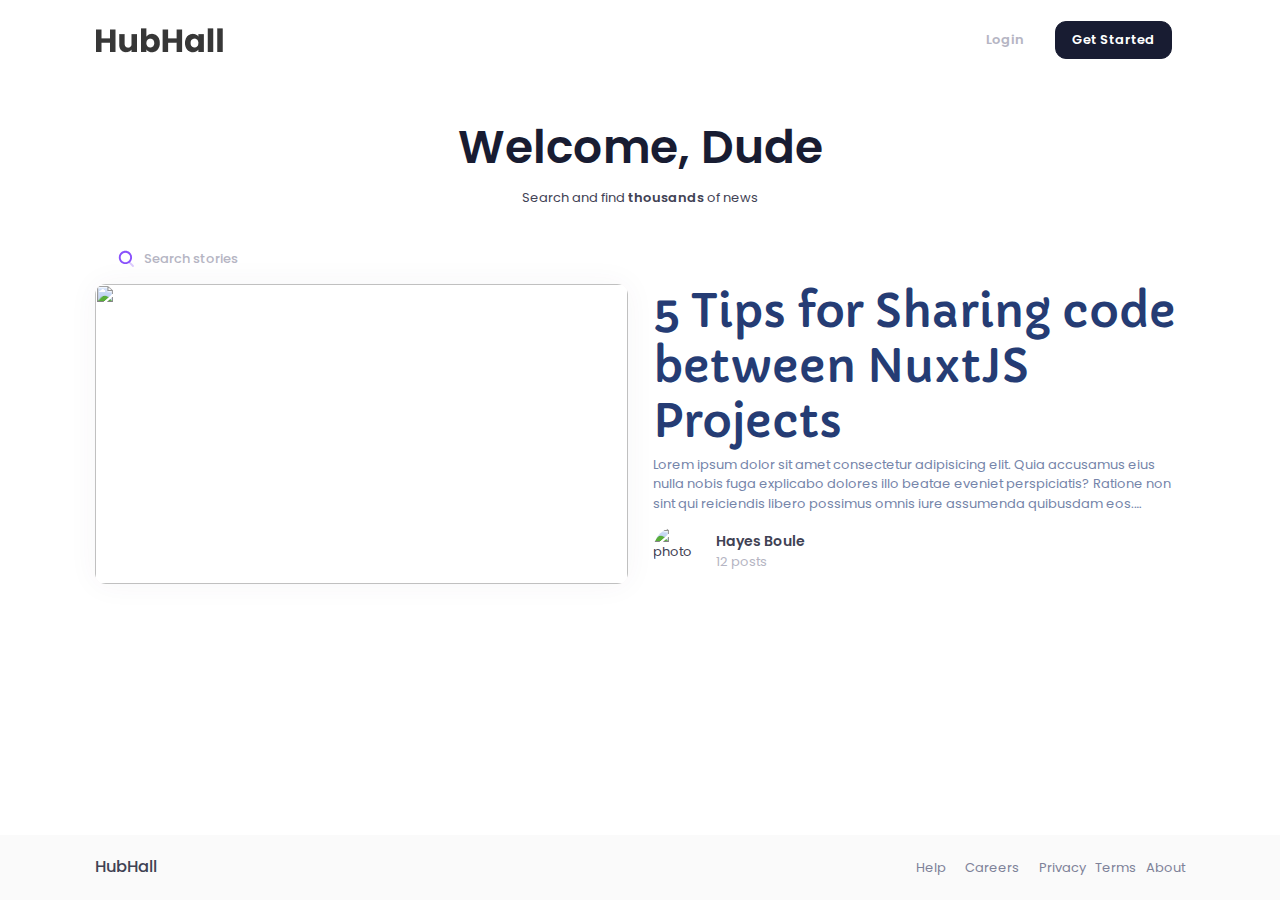
==== commit 9c8b3ae0: "update" ====
--- a/index.html
+++ b/index.html
@@ -1,26 +1,13 @@
 
 
 <!DOCTYPE html>
-<!--
-Template Name: Metronic - Bootstrap 4 HTML, React, Angular 10 & VueJS Admin Dashboard Theme
-Author: KeenThemes
-Website: http://www.keenthemes.com/
-Contact: support@keenthemes.com
-Follow: www.twitter.com/keenthemes
-Dribbble: www.dribbble.com/keenthemes
-Like: www.facebook.com/keenthemes
-Purchase: https://1.envato.market/EA4JP
-Renew Support: https://1.envato.market/EA4JP
-License: You must have a valid license purchased only from themeforest(the above link) in order to legally use the theme for your project.
--->
 <html lang="en">
 	<!--begin::Head-->
 	<head><base href="">
 		<meta charset="utf-8" />
-		<title>Metronic Live preview | Keenthemes</title>
+		<title>HubHall | The power of stories</title>
 		<meta name="description" content="Updates and statistics" />
 		<meta name="viewport" content="width=device-width, initial-scale=1, shrink-to-fit=no" />
-		<link rel="canonical" href="https://keenthemes.com/metronic" />
 		<!--begin::Fonts-->
 		<link rel="stylesheet" href="https://fonts.googleapis.com/css?family=Poppins:300,400,500,600,700" />
 		<!--end::Fonts-->
@@ -233,20 +220,21 @@
 					</div>
 					<!--end::Content-->
 					<!--begin::Footer-->
-					<div class="footer bg-white py-4 d-flex flex-lg-column" id="kt_footer">
+					<div class="footer py-4 d-flex flex-lg-column" id="kt_footer">
 						<!--begin::Container-->
 						<div class="container d-flex flex-column flex-md-row align-items-center justify-content-between">
 							<!--begin::Copyright-->
 							<div class="text-dark order-2 order-md-1">
-								<span class="text-muted font-weight-bold mr-2">2020©</span>
-								<a href="http://keenthemes.com/metronic" target="_blank" class="text-dark-75 text-hover-primary">Keenthemes</a>
+								<a href="javascript:;" class="text-dark-75 text-hover-primary h5 font-weight-bold">HubHall</a>
 							</div>
 							<!--end::Copyright-->
 							<!--begin::Nav-->
 							<div class="nav nav-dark order-1 order-md-2">
-								<a href="http://keenthemes.com/metronic" target="_blank" class="nav-link pr-3 pl-0">About</a>
-								<a href="http://keenthemes.com/metronic" target="_blank" class="nav-link px-3">Team</a>
-								<a href="http://keenthemes.com/metronic" target="_blank" class="nav-link pl-3 pr-0">Contact</a>
+								<a href="javascript:;" class="nav-link pr-3 pl-0">Help</a>
+								<a href="javascript:;" class="nav-link px-3">Careers</a>
+                                <a href="javascript:;" class="nav-link pl-3 pr-0">Privacy</a>
+                                <a href="javascript:;" class="nav-link pl-3 pr-0">Terms</a>
+                                <a href="javascript:;" class="nav-link pl-3 pr-0">About</a>
 							</div>
 							<!--end::Nav-->
 						</div>
--- a/css/hubhall.css
+++ b/css/hubhall.css
@@ -11,9 +11,14 @@
     overflow: hidden;
     text-overflow: ellipsis;
     color: #7585AA;
+    font-weight: 400;
 }
 
 .user-photo {
     border-radius: 50% !important;
     object-fit: cover;
+}
+
+.footer {
+    background-color: #FAFAFA;
 }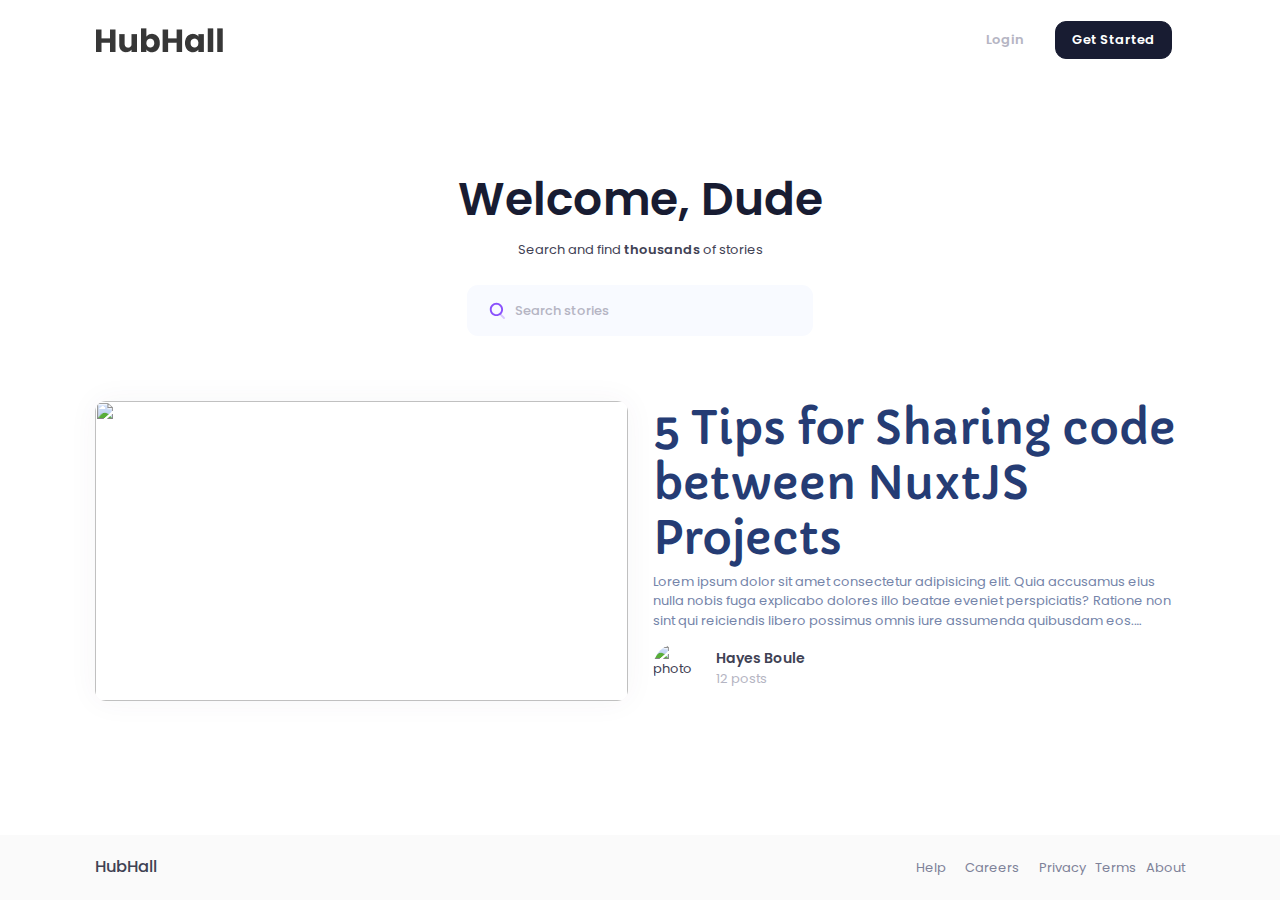
==== commit 06a09d4b: "update" ====
--- a/index.html
+++ b/index.html
@@ -154,65 +154,61 @@
 							<!--begin::Container-->
 							<div class="container">
 								<div class="row">
-                                    <div class="col-12 text-center">
+                                    <div class="col-12 text-center mt-16">
                                         <h1 class="font-weight-bolder text-dark mb-0 display-3">Welcome, Dude </h1>
-                                        <p class="mt-4 mb-8">Search and find <span class="font-weight-bolder">thousands</span> of news</p>
-                                        <!--begin::Form-->
-                                        <form class="d-flex flex-center py-2 px-6 bg-white rounded">
-                                            <span class="svg-icon svg-icon-lg svg-icon-info">
-                                                <!--begin::Svg Icon | path:assets/media/svg/icons/General/Search.svg-->
-                                                <svg xmlns="http://www.w3.org/2000/svg" xmlns:xlink="http://www.w3.org/1999/xlink" width="24px" height="24px" viewBox="0 0 24 24" version="1.1">
-                                                    <g stroke="none" stroke-width="1" fill="none" fill-rule="evenodd">
-                                                        <rect x="0" y="0" width="24" height="24"></rect>
-                                                        <path d="M14.2928932,16.7071068 C13.9023689,16.3165825 13.9023689,15.6834175 14.2928932,15.2928932 C14.6834175,14.9023689 15.3165825,14.9023689 15.7071068,15.2928932 L19.7071068,19.2928932 C20.0976311,19.6834175 20.0976311,20.3165825 19.7071068,20.7071068 C19.3165825,21.0976311 18.6834175,21.0976311 18.2928932,20.7071068 L14.2928932,16.7071068 Z" fill="#000000" fill-rule="nonzero" opacity="0.3"></path>
-                                                        <path d="M11,16 C13.7614237,16 16,13.7614237 16,11 C16,8.23857625 13.7614237,6 11,6 C8.23857625,6 6,8.23857625 6,11 C6,13.7614237 8.23857625,16 11,16 Z M11,18 C7.13400675,18 4,14.8659932 4,11 C4,7.13400675 7.13400675,4 11,4 C14.8659932,4 18,7.13400675 18,11 C18,14.8659932 14.8659932,18 11,18 Z" fill="#000000" fill-rule="nonzero"></path>
-                                                    </g>
-                                                </svg>
-                                                <!--end::Svg Icon-->
-                                            </span>
-                                            <input type="text" class="form-control border-0 font-weight-bold pl-2" placeholder="Search stories">
-                                        </form>
-                                        <!--end::Form-->
-                                    </div>
-									<div class="col-xl-12">
-										<!--begin::Engage Widget 15-->
-										<!-- <div class="card card-custom">
-											<div class="card-body rounded p-0 d-flex bg-light">
-												<div class="d-flex flex-column flex-lg-row-auto w-auto w-lg-350px w-xl-450px w-xxl-650px py-10 py-md-14 px-10 px-md-20 pr-lg-0">
-													
+                                        <p class="mt-4 mb-8">Search and find <span class="font-weight-bolder">thousands</span> of stories</p>
+									</div>
+								</div>
+								<div class="row">
+									<div class="col-4"></div>
+									<div class="col-4">
+										<!--begin::Form-->
+										<form class="d-flex flex-center py-2 px-6 bg-white rounded _search">
+											<span class="svg-icon svg-icon-lg svg-icon-info">
+												<!--begin::Svg Icon | path:assets/media/svg/icons/General/Search.svg-->
+												<svg xmlns="http://www.w3.org/2000/svg" xmlns:xlink="http://www.w3.org/1999/xlink" width="24px" height="24px" viewBox="0 0 24 24" version="1.1">
+													<g stroke="none" stroke-width="1" fill="none" fill-rule="evenodd">
+														<rect x="0" y="0" width="24" height="24"></rect>
+														<path d="M14.2928932,16.7071068 C13.9023689,16.3165825 13.9023689,15.6834175 14.2928932,15.2928932 C14.6834175,14.9023689 15.3165825,14.9023689 15.7071068,15.2928932 L19.7071068,19.2928932 C20.0976311,19.6834175 20.0976311,20.3165825 19.7071068,20.7071068 C19.3165825,21.0976311 18.6834175,21.0976311 18.2928932,20.7071068 L14.2928932,16.7071068 Z" fill="#000000" fill-rule="nonzero" opacity="0.3"></path>
+														<path d="M11,16 C13.7614237,16 16,13.7614237 16,11 C16,8.23857625 13.7614237,6 11,6 C8.23857625,6 6,8.23857625 6,11 C6,13.7614237 8.23857625,16 11,16 Z M11,18 C7.13400675,18 4,14.8659932 4,11 C4,7.13400675 7.13400675,4 11,4 C14.8659932,4 18,7.13400675 18,11 C18,14.8659932 14.8659932,18 11,18 Z" fill="#000000" fill-rule="nonzero"></path>
+													</g>
+												</svg>
+												<!--end::Svg Icon-->
+											</span>
+											<input type="text" class="form-control border-0 font-weight-bold pl-2" placeholder="Search stories">
+										</form>
+										<!--end::Form-->
+									</div>
+									<div class="col-4"></div>
+								</div>
+                                <section id="content" class="mt-20">
+									<div class="row">
+										<div class="col-6">
+											<!--begin::Engage Widget 9-->
+											<div class="card card-custom card-stretch gutter-b">
+												<div class="card-body d-flex p-0">
+													<div class="flex-grow-1 card-rounded flex-grow-1 bgi-no-repeat">
+													<img class="rounded" src="https://images.unsplash.com/photo-1580894896813-652ff5aa8146?ixid=MXwxMjA3fDB8MHxwaG90by1wYWdlfHx8fGVufDB8fHw%3D&ixlib=rb-1.2.1&auto=format&fit=crop&w=750&q=80" alt="" style="width: 100%; height: 300px; object-fit: cover;">
+													</div>
 												</div>
-												<div class="d-none d-md-flex flex-row-fluid bgi-no-repeat bgi-position-y-center bgi-position-x-left bgi-size-cover" style="background-image: url(assets/media/svg/illustrations/copy.svg);"></div>
-											</div>
-										</div> -->
-										<!--end::Engage Widget 15-->
-									</div>
-                                </div>
-                                <div class="row">
-                                    <div class="col-6">
-                                        <!--begin::Engage Widget 9-->
-                                        <div class="card card-custom card-stretch gutter-b">
-                                            <div class="card-body d-flex p-0">
-                                                <div class="flex-grow-1 card-rounded flex-grow-1 bgi-no-repeat">
-                                                <img class="rounded" src="https://images.unsplash.com/photo-1580894896813-652ff5aa8146?ixid=MXwxMjA3fDB8MHxwaG90by1wYWdlfHx8fGVufDB8fHw%3D&ixlib=rb-1.2.1&auto=format&fit=crop&w=750&q=80" alt="" style="width: 100%; height: 300px; object-fit: cover;">
-                                                </div>
-                                            </div>
-                                        </div>
-                                        <!--end::Engage Widget 9-->
-                                    </div>
-                                    <div class="col-6">
-                                        <h1 class="display-3 font-weight-bold blog-title">5 Tips for Sharing code between NuxtJS Projects</h1>
-                                        <p class="desc">Lorem ipsum dolor sit amet consectetur adipisicing elit. Quia accusamus eius nulla nobis fuga explicabo dolores illo beatae eveniet perspiciatis? Ratione non sint qui reiciendis libero possimus omnis iure assumenda quibusdam eos. Corrupti distinctio quam maiores quisquam magnam temporibus, tempore ea amet saepe similique repellendus natus, assumenda hic mollitia eveniet aliquid dolore officiis ex ullam possimus, at odit illo? Inventore amet fugiat ipsam consectetur corporis cupiditate! Molestias natus ab itaque, autem error asperiores sequi doloribus voluptatem amet nostrum dolore consequatur modi eius quam eligendi hic eos molestiae dignissimos, dolor animi placeat reprehenderit minima eveniet. Quis fuga earum id soluta quia?</p>
-                                        <div class="d-flex align-items-center">
-                                            <div class="symbol symbol-50 symbol-sm flex-shrink-0"> 
-                                                <img class="user-photo" src="https://images.unsplash.com/photo-1557296387-5358ad7997bb?ixid=MXwxMjA3fDB8MHxwaG90by1wYWdlfHx8fGVufDB8fHw%3D&ixlib=rb-1.2.1&auto=format&fit=crop&w=394&q=80"alt="photo">
-                                            </div>
-                                            <div class="ml-4">
-                                                <div class="text-dark-75 font-weight-bolder font-size-lg mb-0">Hayes Boule</div> 
-                                                <a href="javascript:;" class="text-muted text-hover-primary">12 posts</a>
-                                            </div>
-                                        </div>
-                                    </div>
-                                </div>
+											</div>
+											<!--end::Engage Widget 9-->
+										</div>
+										<div class="col-6">
+											<h1 class="display-3 font-weight-bold blog-title">5 Tips for Sharing code between NuxtJS Projects</h1>
+											<p class="desc">Lorem ipsum dolor sit amet consectetur adipisicing elit. Quia accusamus eius nulla nobis fuga explicabo dolores illo beatae eveniet perspiciatis? Ratione non sint qui reiciendis libero possimus omnis iure assumenda quibusdam eos. Corrupti distinctio quam maiores quisquam magnam temporibus, tempore ea amet saepe similique repellendus natus, assumenda hic mollitia eveniet aliquid dolore officiis ex ullam possimus, at odit illo? Inventore amet fugiat ipsam consectetur corporis cupiditate! Molestias natus ab itaque, autem error asperiores sequi doloribus voluptatem amet nostrum dolore consequatur modi eius quam eligendi hic eos molestiae dignissimos, dolor animi placeat reprehenderit minima eveniet. Quis fuga earum id soluta quia?</p>
+											<div class="d-flex align-items-center">
+												<div class="symbol symbol-50 symbol-sm flex-shrink-0"> 
+													<img class="user-photo" src="https://images.unsplash.com/photo-1557296387-5358ad7997bb?ixid=MXwxMjA3fDB8MHxwaG90by1wYWdlfHx8fGVufDB8fHw%3D&ixlib=rb-1.2.1&auto=format&fit=crop&w=394&q=80"alt="photo">
+												</div>
+												<div class="ml-4">
+													<div class="text-dark-75 font-weight-bolder font-size-lg mb-0">Hayes Boule</div> 
+													<a href="javascript:;" class="text-muted text-hover-primary">12 posts</a>
+												</div>
+											</div>
+										</div>
+									</div>
+								</section>
 							</div>
                             <!--end::Container-->
 						</div>
--- a/css/hubhall.css
+++ b/css/hubhall.css
@@ -21,4 +21,12 @@
 
 .footer {
     background-color: #FAFAFA;
+}
+
+._search {
+    background-color: #F8FAFF !important;
+}
+
+._search input{
+    background-color: #F8FAFF !important;
 }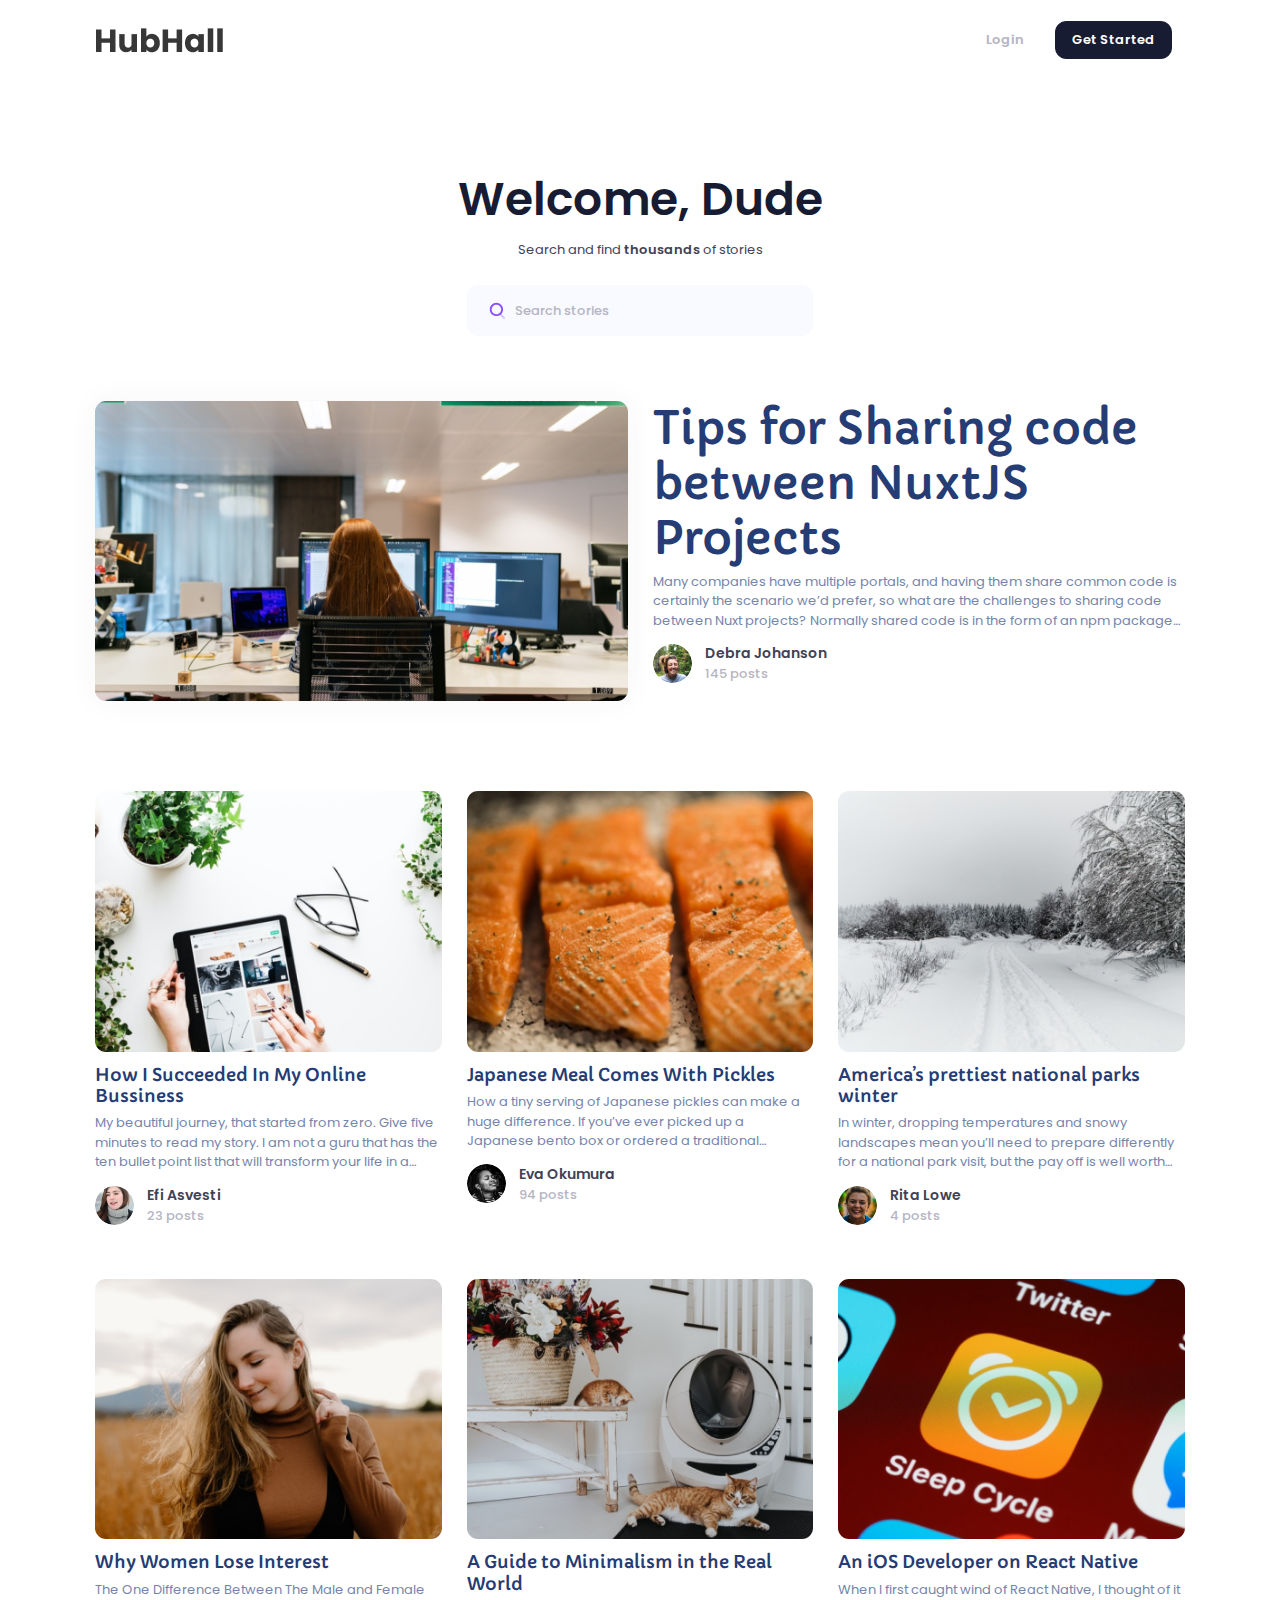
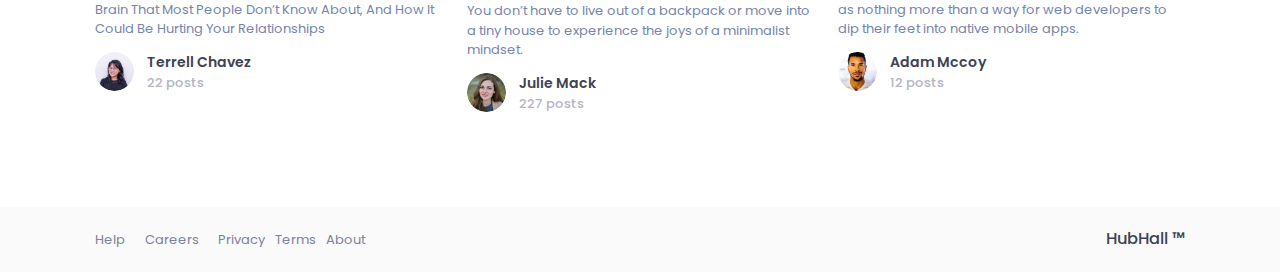
==== commit 86fde23b: "update array" ====
--- a/index.html
+++ b/index.html
@@ -160,8 +160,8 @@
 									</div>
 								</div>
 								<div class="row">
-									<div class="col-4"></div>
-									<div class="col-4">
+									<div class="col-lg-4 col-md-4 col-sm-2 col-xs-2"></div>
+									<div class="col-lg-4 col-md-4 col-sm-8 col-xs-8">
 										<!--begin::Form-->
 										<form class="d-flex flex-center py-2 px-6 bg-white rounded _search">
 											<span class="svg-icon svg-icon-lg svg-icon-info">
@@ -179,34 +179,17 @@
 										</form>
 										<!--end::Form-->
 									</div>
-									<div class="col-4"></div>
-								</div>
+									<div class="col-lg-4 col-md-4 col-sm-2 col-xs-2"></div>
+								</div>
+								<section id="trending">
+									
+								</section>
                                 <section id="content" class="mt-20">
-									<div class="row">
-										<div class="col-6">
-											<!--begin::Engage Widget 9-->
-											<div class="card card-custom card-stretch gutter-b">
-												<div class="card-body d-flex p-0">
-													<div class="flex-grow-1 card-rounded flex-grow-1 bgi-no-repeat">
-													<img class="rounded" src="https://images.unsplash.com/photo-1580894896813-652ff5aa8146?ixid=MXwxMjA3fDB8MHxwaG90by1wYWdlfHx8fGVufDB8fHw%3D&ixlib=rb-1.2.1&auto=format&fit=crop&w=750&q=80" alt="" style="width: 100%; height: 300px; object-fit: cover;">
-													</div>
-												</div>
-											</div>
-											<!--end::Engage Widget 9-->
-										</div>
-										<div class="col-6">
-											<h1 class="display-3 font-weight-bold blog-title">5 Tips for Sharing code between NuxtJS Projects</h1>
-											<p class="desc">Lorem ipsum dolor sit amet consectetur adipisicing elit. Quia accusamus eius nulla nobis fuga explicabo dolores illo beatae eveniet perspiciatis? Ratione non sint qui reiciendis libero possimus omnis iure assumenda quibusdam eos. Corrupti distinctio quam maiores quisquam magnam temporibus, tempore ea amet saepe similique repellendus natus, assumenda hic mollitia eveniet aliquid dolore officiis ex ullam possimus, at odit illo? Inventore amet fugiat ipsam consectetur corporis cupiditate! Molestias natus ab itaque, autem error asperiores sequi doloribus voluptatem amet nostrum dolore consequatur modi eius quam eligendi hic eos molestiae dignissimos, dolor animi placeat reprehenderit minima eveniet. Quis fuga earum id soluta quia?</p>
-											<div class="d-flex align-items-center">
-												<div class="symbol symbol-50 symbol-sm flex-shrink-0"> 
-													<img class="user-photo" src="https://images.unsplash.com/photo-1557296387-5358ad7997bb?ixid=MXwxMjA3fDB8MHxwaG90by1wYWdlfHx8fGVufDB8fHw%3D&ixlib=rb-1.2.1&auto=format&fit=crop&w=394&q=80"alt="photo">
-												</div>
-												<div class="ml-4">
-													<div class="text-dark-75 font-weight-bolder font-size-lg mb-0">Hayes Boule</div> 
-													<a href="javascript:;" class="text-muted text-hover-primary">12 posts</a>
-												</div>
-											</div>
-										</div>
+									<div class="row mb-12" id="highlight-storie">
+										
+									</div>					
+									<div class="row mt-20" id="subs-stories">
+				
 									</div>
 								</section>
 							</div>
@@ -219,13 +202,8 @@
 					<div class="footer py-4 d-flex flex-lg-column" id="kt_footer">
 						<!--begin::Container-->
 						<div class="container d-flex flex-column flex-md-row align-items-center justify-content-between">
-							<!--begin::Copyright-->
-							<div class="text-dark order-2 order-md-1">
-								<a href="javascript:;" class="text-dark-75 text-hover-primary h5 font-weight-bold">HubHall</a>
-							</div>
-							<!--end::Copyright-->
 							<!--begin::Nav-->
-							<div class="nav nav-dark order-1 order-md-2">
+							<div class="nav nav-dark order-2 order-md-1">
 								<a href="javascript:;" class="nav-link pr-3 pl-0">Help</a>
 								<a href="javascript:;" class="nav-link px-3">Careers</a>
                                 <a href="javascript:;" class="nav-link pl-3 pr-0">Privacy</a>
@@ -233,6 +211,11 @@
                                 <a href="javascript:;" class="nav-link pl-3 pr-0">About</a>
 							</div>
 							<!--end::Nav-->
+							<!--begin::Copyright-->
+							<div class="text-dark order-1 order-md-2">
+								<a href="javascript:;" class="text-dark-75 text-hover-primary h5 font-weight-bold">HubHall &trade;</a>
+							</div>
+							<!--end::Copyright-->
 						</div>
 						<!--end::Container-->
 					</div>
@@ -1689,6 +1672,8 @@
 		<!--begin::Page Scripts(used by this page)-->
 		<script src="assets/js/pages/widgets.js"></script>
 		<!--end::Page Scripts-->
+
+		<script src="js/js.js"></script>
 	</body>
 	<!--end::Body-->
 </html>--- a/css/hubhall.css
+++ b/css/hubhall.css
@@ -1,9 +1,22 @@
 @import url('https://fonts.googleapis.com/css2?family=Capriola&display=swap');
 
-.blog-title{
+.blog-title, .stories-title{
     font-family: 'Capriola', sans-serif;
     color: #253C74;
 }
+
+.card-sub-stories {
+    margin-bottom: -2.5em;
+}
+/* .stories-title {
+display: block;
+  text-overflow: ellipsis;
+  word-wrap: break-word;
+  overflow: hidden;
+  max-height: 3.6em;
+  line-height: 1.8em;
+} */
+
 .desc {
     display: -webkit-box;
     -webkit-line-clamp: 3;
@@ -17,6 +30,7 @@
 .user-photo {
     border-radius: 50% !important;
     object-fit: cover;
+    height: 3em; width: 3em;
 }
 
 .footer {
@@ -29,4 +43,10 @@
 
 ._search input{
     background-color: #F8FAFF !important;
+}
+
+.img-stories {
+    width: 100%;
+    height: 50%;
+    object-fit: cover;
 }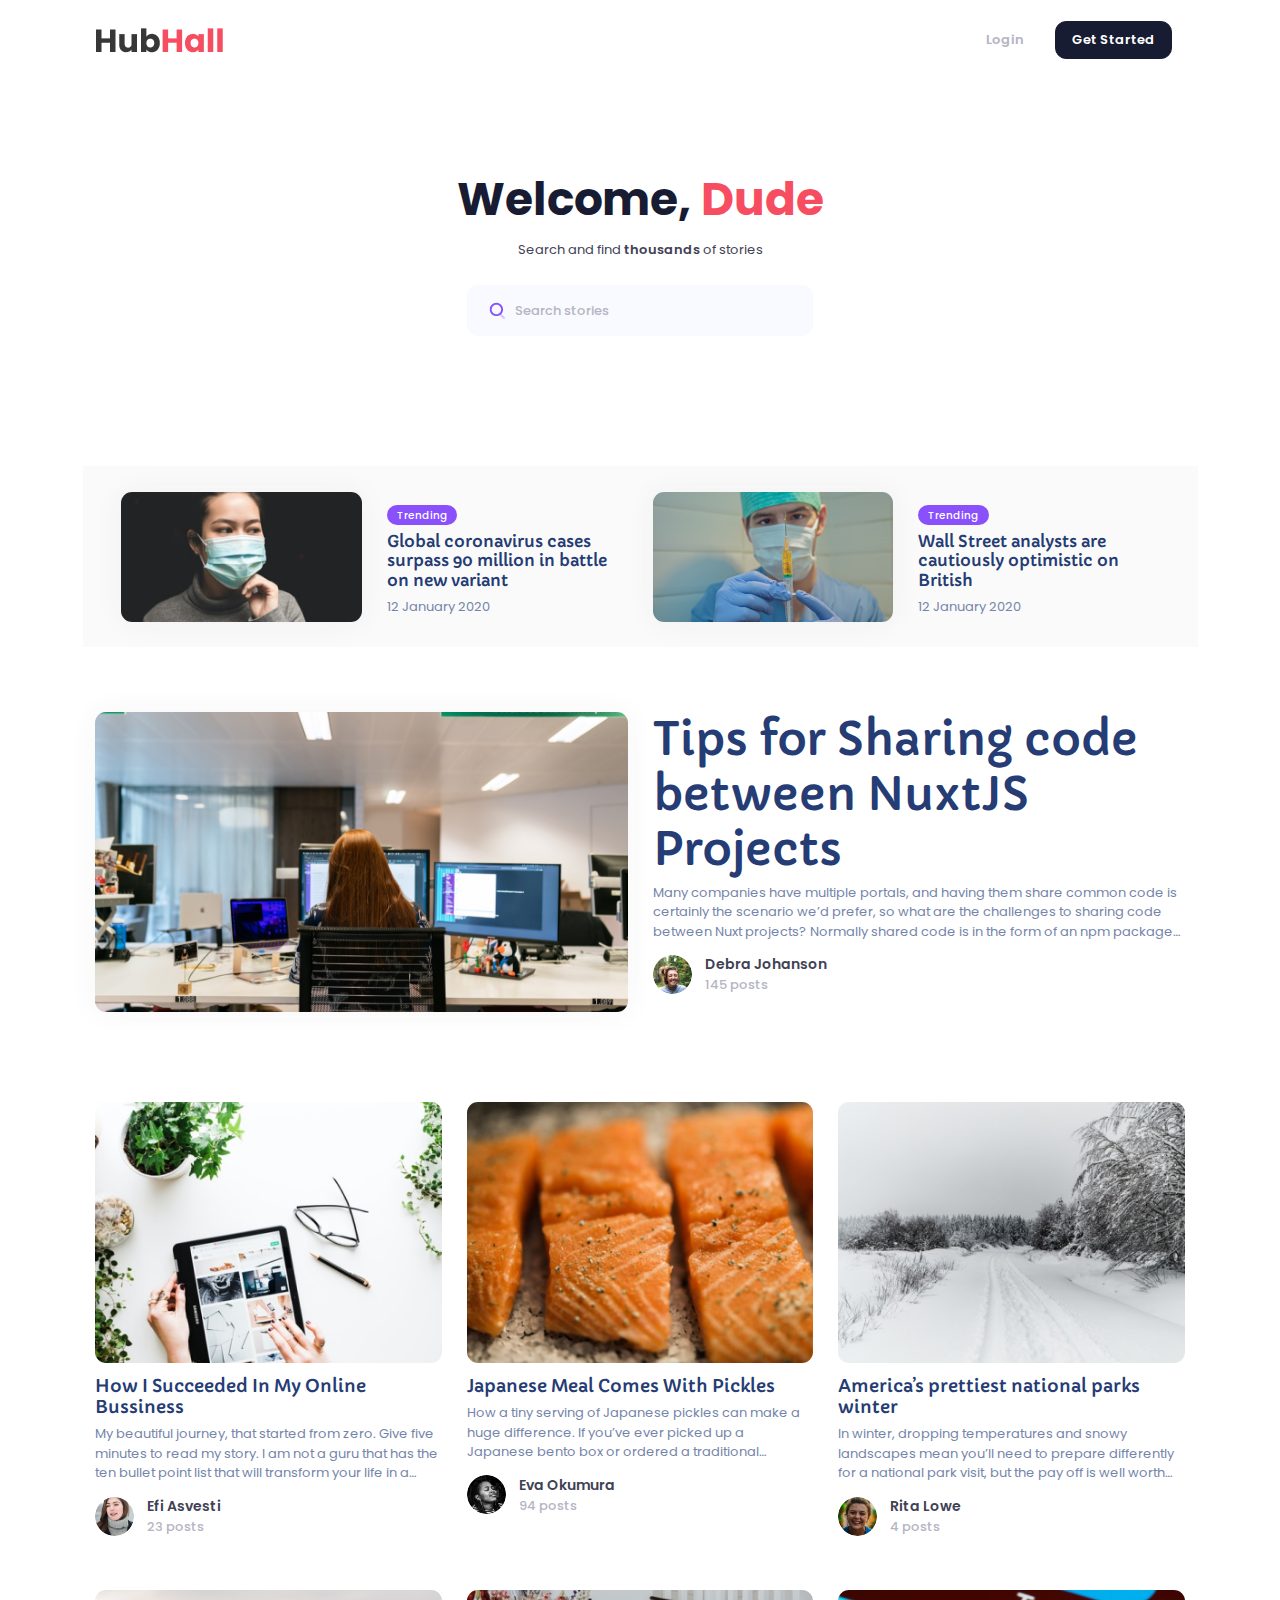
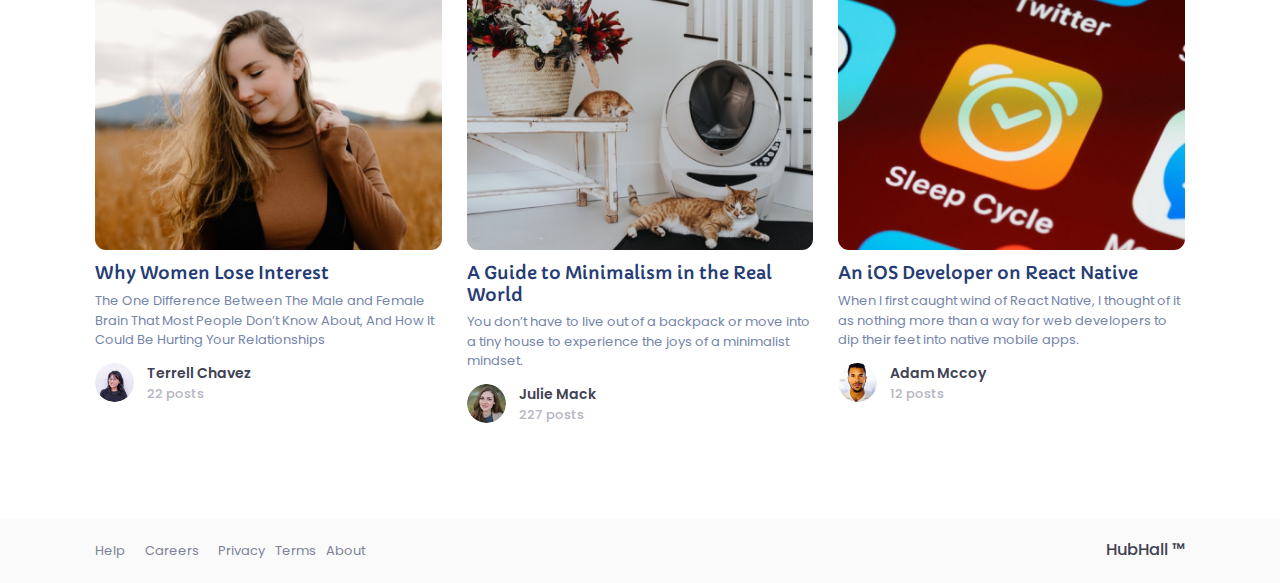
==== commit 132b1f9b: "update array" ====
--- a/index.html
+++ b/index.html
@@ -1,5 +1,3 @@
-
-
 <!DOCTYPE html>
 <html lang="en">
 	<!--begin::Head-->
@@ -13,13 +11,13 @@
 		<!--end::Fonts-->
 		<!--begin::Global Theme Styles(used by all pages)-->
 		<link href="assets/plugins/global/plugins.bundle.css" rel="stylesheet" type="text/css" />
-		<link href="assets/plugins/custom/prismjs/prismjs.bundle.css" rel="stylesheet" type="text/css" />
+		<!-- <link href="assets/plugins/custom/prismjs/prismjs.bundle.css" rel="stylesheet" type="text/css" /> -->
         <link href="css/style.bundle.css" rel="stylesheet" type="text/css" />
         <link href="css/hubhall.css" rel="stylesheet" type="text/css" />
 		<!--end::Global Theme Styles-->
 		<!--begin::Layout Themes(used by all pages)-->
 		<!--end::Layout Themes-->
-		<link rel="shortcut icon" href="assets/media/logos/favicon.ico" />
+		<link rel="shortcut icon" href="media/ico.png" />
 	</head>
 	<!--end::Head-->
 	<!--begin::Body-->
@@ -155,7 +153,7 @@
 							<div class="container">
 								<div class="row">
                                     <div class="col-12 text-center mt-16">
-                                        <h1 class="font-weight-bolder text-dark mb-0 display-3">Welcome, Dude </h1>
+                                        <h1 class="font-weight-boldest text-dark mb-0 display-3">Welcome, <span id="_name">Dude</span>  </h1>
                                         <p class="mt-4 mb-8">Search and find <span class="font-weight-bolder">thousands</span> of stories</p>
 									</div>
 								</div>
@@ -181,8 +179,9 @@
 									</div>
 									<div class="col-lg-4 col-md-4 col-sm-2 col-xs-2"></div>
 								</div>
-								<section id="trending">
-									
+								<section id="trending" class="mt-40">
+									<div class="row" id="trending-content" style="background-color: #FAFAFA;padding: 2rem 2rem 0 2rem;">
+									</div>
 								</section>
                                 <section id="content" class="mt-20">
 									<div class="row mb-12" id="highlight-storie">
@@ -226,1425 +225,6 @@
 			<!--end::Page-->
 		</div>
 		<!--end::Main-->
-		<!-- begin::Notifications Panel-->
-		<div id="kt_quick_notifications" class="offcanvas offcanvas-right p-10">
-			<!--begin::Header-->
-			<div class="offcanvas-header d-flex align-items-center justify-content-between mb-10">
-				<h3 class="font-weight-bold m-0">Notifications
-				<small class="text-muted font-size-sm ml-2">24 New</small></h3>
-				<a href="#" class="btn btn-xs btn-icon btn-light btn-hover-primary" id="kt_quick_notifications_close">
-					<i class="ki ki-close icon-xs text-muted"></i>
-				</a>
-			</div>
-			<!--end::Header-->
-			<!--begin::Content-->
-			<div class="offcanvas-content pr-5 mr-n5">
-				<!--begin::Nav-->
-				<div class="navi navi-icon-circle navi-spacer-x-0">
-					<!--begin::Item-->
-					<a href="#" class="navi-item">
-						<div class="navi-link rounded">
-							<div class="symbol symbol-50 symbol-circle mr-3">
-								<div class="symbol-label">
-									<i class="flaticon-bell text-success icon-lg"></i>
-								</div>
-							</div>
-							<div class="navi-text">
-								<div class="font-weight-bold font-size-lg">5 new user generated report</div>
-								<div class="text-muted">Reports based on sales</div>
-							</div>
-						</div>
-					</a>
-					<!--end::Item-->
-					<!--begin::Item-->
-					<a href="#" class="navi-item">
-						<div class="navi-link rounded">
-							<div class="symbol symbol-50 symbol-circle mr-3">
-								<div class="symbol-label">
-									<i class="flaticon2-box text-danger icon-lg"></i>
-								</div>
-							</div>
-							<div class="navi-text">
-								<div class="font-weight-bold font-size-lg">2 new items submited</div>
-								<div class="text-muted">by Grog John</div>
-							</div>
-						</div>
-					</a>
-					<!--end::Item-->
-					<!--begin::Item-->
-					<a href="#" class="navi-item">
-						<div class="navi-link rounded">
-							<div class="symbol symbol-50 symbol-circle mr-3">
-								<div class="symbol-label">
-									<i class="flaticon-psd text-primary icon-lg"></i>
-								</div>
-							</div>
-							<div class="navi-text">
-								<div class="font-weight-bold font-size-lg">79 PSD files generated</div>
-								<div class="text-muted">Reports based on sales</div>
-							</div>
-						</div>
-					</a>
-					<!--end::Item-->
-					<!--begin::Item-->
-					<a href="#" class="navi-item">
-						<div class="navi-link rounded">
-							<div class="symbol symbol-50 symbol-circle mr-3">
-								<div class="symbol-label">
-									<i class="flaticon2-supermarket text-warning icon-lg"></i>
-								</div>
-							</div>
-							<div class="navi-text">
-								<div class="font-weight-bold font-size-lg">$2900 worth producucts sold</div>
-								<div class="text-muted">Total 234 items</div>
-							</div>
-						</div>
-					</a>
-					<!--end::Item-->
-					<!--begin::Item-->
-					<a href="#" class="navi-item">
-						<div class="navi-link rounded">
-							<div class="symbol symbol-50 symbol-circle mr-3">
-								<div class="symbol-label">
-									<i class="flaticon-paper-plane-1 text-success icon-lg"></i>
-								</div>
-							</div>
-							<div class="navi-text">
-								<div class="font-weight-bold font-size-lg">4.5h-avarage response time</div>
-								<div class="text-muted">Fostest is Barry</div>
-							</div>
-						</div>
-					</a>
-					<!--end::Item-->
-					<!--begin::Item-->
-					<a href="#" class="navi-item">
-						<div class="navi-link rounded">
-							<div class="symbol symbol-50 symbol-circle mr-3">
-								<div class="symbol-label">
-									<i class="flaticon-safe-shield-protection text-danger icon-lg"></i>
-								</div>
-							</div>
-							<div class="navi-text">
-								<div class="font-weight-bold font-size-lg">3 Defence alerts</div>
-								<div class="text-muted">40% less alerts thar last week</div>
-							</div>
-						</div>
-					</a>
-					<!--end::Item-->
-					<!--begin::Item-->
-					<a href="#" class="navi-item">
-						<div class="navi-link rounded">
-							<div class="symbol symbol-50 symbol-circle mr-3">
-								<div class="symbol-label">
-									<i class="flaticon-notepad text-primary icon-lg"></i>
-								</div>
-							</div>
-							<div class="navi-text">
-								<div class="font-weight-bold font-size-lg">Avarage 4 blog posts per author</div>
-								<div class="text-muted">Most posted 12 time</div>
-							</div>
-						</div>
-					</a>
-					<!--end::Item-->
-					<!--begin::Item-->
-					<a href="#" class="navi-item">
-						<div class="navi-link rounded">
-							<div class="symbol symbol-50 symbol-circle mr-3">
-								<div class="symbol-label">
-									<i class="flaticon-users-1 text-warning icon-lg"></i>
-								</div>
-							</div>
-							<div class="navi-text">
-								<div class="font-weight-bold font-size-lg">16 authors joined last week</div>
-								<div class="text-muted">9 photodrapehrs, 7 designer</div>
-							</div>
-						</div>
-					</a>
-					<!--end::Item-->
-					<!--begin::Item-->
-					<a href="#" class="navi-item">
-						<div class="navi-link rounded">
-							<div class="symbol symbol-50 symbol-circle mr-3">
-								<div class="symbol-label">
-									<i class="flaticon2-box text-info icon-lg"></i>
-								</div>
-							</div>
-							<div class="navi-text">
-								<div class="font-weight-bold font-size-lg">2 new items have been submited</div>
-								<div class="text-muted">by Grog John</div>
-							</div>
-						</div>
-					</a>
-					<!--end::Item-->
-					<!--begin::Item-->
-					<a href="#" class="navi-item">
-						<div class="navi-link rounded">
-							<div class="symbol symbol-50 symbol-circle mr-3">
-								<div class="symbol-label">
-									<i class="flaticon2-download text-success icon-lg"></i>
-								</div>
-							</div>
-							<div class="navi-text">
-								<div class="font-weight-bold font-size-lg">2.8 GB-total downloads size</div>
-								<div class="text-muted">Mostly PSD end AL concepts</div>
-							</div>
-						</div>
-					</a>
-					<!--end::Item-->
-					<!--begin::Item-->
-					<a href="#" class="navi-item">
-						<div class="navi-link rounded">
-							<div class="symbol symbol-50 symbol-circle mr-3">
-								<div class="symbol-label">
-									<i class="flaticon2-supermarket text-danger icon-lg"></i>
-								</div>
-							</div>
-							<div class="navi-text">
-								<div class="font-weight-bold font-size-lg">$2900 worth producucts sold</div>
-								<div class="text-muted">Total 234 items</div>
-							</div>
-						</div>
-					</a>
-					<!--end::Item-->
-					<!--begin::Item-->
-					<a href="#" class="navi-item">
-						<div class="navi-link rounded">
-							<div class="symbol symbol-50 symbol-circle mr-3">
-								<div class="symbol-label">
-									<i class="flaticon-bell text-primary icon-lg"></i>
-								</div>
-							</div>
-							<div class="navi-text">
-								<div class="font-weight-bold font-size-lg">7 new user generated report</div>
-								<div class="text-muted">Reports based on sales</div>
-							</div>
-						</div>
-					</a>
-					<!--end::Item-->
-					<!--begin::Item-->
-					<a href="#" class="navi-item">
-						<div class="navi-link rounded">
-							<div class="symbol symbol-50 symbol-circle mr-3">
-								<div class="symbol-label">
-									<i class="flaticon-paper-plane-1 text-success icon-lg"></i>
-								</div>
-							</div>
-							<div class="navi-text">
-								<div class="font-weight-bold font-size-lg">4.5h-avarage response time</div>
-								<div class="text-muted">Fostest is Barry</div>
-							</div>
-						</div>
-					</a>
-					<!--end::Item-->
-				</div>
-				<!--end::Nav-->
-			</div>
-			<!--end::Content-->
-		</div>
-		<!-- end::Notifications Panel-->
-		<!--begin::Quick Actions Panel-->
-		<div id="kt_quick_actions" class="offcanvas offcanvas-right p-10">
-			<!--begin::Header-->
-			<div class="offcanvas-header d-flex align-items-center justify-content-between pb-10">
-				<h3 class="font-weight-bold m-0">Quick Actions
-				<small class="text-muted font-size-sm ml-2">finance &amp; reports</small></h3>
-				<a href="#" class="btn btn-xs btn-icon btn-light btn-hover-primary" id="kt_quick_actions_close">
-					<i class="ki ki-close icon-xs text-muted"></i>
-				</a>
-			</div>
-			<!--end::Header-->
-			<!--begin::Content-->
-			<div class="offcanvas-content pr-5 mr-n5">
-				<div class="row gutter-b">
-					<!--begin::Item-->
-					<div class="col-6">
-						<a href="#" class="btn btn-block btn-light btn-hover-primary text-dark-50 text-center py-10 px-5">
-							<span class="svg-icon svg-icon-3x svg-icon-primary m-0">
-								<!--begin::Svg Icon | path:assets/media/svg/icons/Shopping/Euro.svg-->
-								<svg xmlns="http://www.w3.org/2000/svg" xmlns:xlink="http://www.w3.org/1999/xlink" width="24px" height="24px" viewBox="0 0 24 24" version="1.1">
-									<g stroke="none" stroke-width="1" fill="none" fill-rule="evenodd">
-										<rect x="0" y="0" width="24" height="24" />
-										<path d="M4.3618034,10.2763932 L4.8618034,9.2763932 C4.94649941,9.10700119 5.11963097,9 5.30901699,9 L15.190983,9 C15.4671254,9 15.690983,9.22385763 15.690983,9.5 C15.690983,9.57762255 15.6729105,9.65417908 15.6381966,9.7236068 L15.1381966,10.7236068 C15.0535006,10.8929988 14.880369,11 14.690983,11 L4.80901699,11 C4.53287462,11 4.30901699,10.7761424 4.30901699,10.5 C4.30901699,10.4223775 4.32708954,10.3458209 4.3618034,10.2763932 Z M14.6381966,13.7236068 L14.1381966,14.7236068 C14.0535006,14.8929988 13.880369,15 13.690983,15 L4.80901699,15 C4.53287462,15 4.30901699,14.7761424 4.30901699,14.5 C4.30901699,14.4223775 4.32708954,14.3458209 4.3618034,14.2763932 L4.8618034,13.2763932 C4.94649941,13.1070012 5.11963097,13 5.30901699,13 L14.190983,13 C14.4671254,13 14.690983,13.2238576 14.690983,13.5 C14.690983,13.5776225 14.6729105,13.6541791 14.6381966,13.7236068 Z" fill="#000000" opacity="0.3" />
-										<path d="M17.369,7.618 C16.976998,7.08599734 16.4660031,6.69750122 15.836,6.4525 C15.2059968,6.20749878 14.590003,6.085 13.988,6.085 C13.2179962,6.085 12.5180032,6.2249986 11.888,6.505 C11.2579969,6.7850014 10.7155023,7.16999755 10.2605,7.66 C9.80549773,8.15000245 9.45550123,8.72399671 9.2105,9.382 C8.96549878,10.0400033 8.843,10.7539961 8.843,11.524 C8.843,12.3360041 8.96199881,13.0779966 9.2,13.75 C9.43800119,14.4220034 9.7774978,14.9994976 10.2185,15.4825 C10.6595022,15.9655024 11.1879969,16.3399987 11.804,16.606 C12.4200031,16.8720013 13.1129962,17.005 13.883,17.005 C14.681004,17.005 15.3879969,16.8475016 16.004,16.5325 C16.6200031,16.2174984 17.1169981,15.8010026 17.495,15.283 L19.616,16.774 C18.9579967,17.6000041 18.1530048,18.2404977 17.201,18.6955 C16.2489952,19.1505023 15.1360064,19.378 13.862,19.378 C12.6999942,19.378 11.6325049,19.1855019 10.6595,18.8005 C9.68649514,18.4154981 8.8500035,17.8765035 8.15,17.1835 C7.4499965,16.4904965 6.90400196,15.6645048 6.512,14.7055 C6.11999804,13.7464952 5.924,12.6860058 5.924,11.524 C5.924,10.333994 6.13049794,9.25950479 6.5435,8.3005 C6.95650207,7.34149521 7.5234964,6.52600336 8.2445,5.854 C8.96550361,5.18199664 9.8159951,4.66400182 10.796,4.3 C11.7760049,3.93599818 12.8399943,3.754 13.988,3.754 C14.4640024,3.754 14.9609974,3.79949954 15.479,3.8905 C15.9970026,3.98150045 16.4939976,4.12149906 16.97,4.3105 C17.4460024,4.49950095 17.8939979,4.7339986 18.314,5.014 C18.7340021,5.2940014 19.0909985,5.62999804 19.385,6.022 L17.369,7.618 Z" fill="#000000" />
-									</g>
-								</svg>
-								<!--end::Svg Icon-->
-							</span>
-							<span class="d-block font-weight-bold font-size-h6 mt-2">Accounting</span>
-						</a>
-					</div>
-					<!--end::Item-->
-					<!--begin::Item-->
-					<div class="col-6">
-						<a href="#" class="btn btn-block btn-light btn-hover-primary text-dark-50 text-center py-10 px-5">
-							<span class="svg-icon svg-icon-3x svg-icon-primary m-0">
-								<!--begin::Svg Icon | path:assets/media/svg/icons/Communication/Mail-attachment.svg-->
-								<svg xmlns="http://www.w3.org/2000/svg" xmlns:xlink="http://www.w3.org/1999/xlink" width="24px" height="24px" viewBox="0 0 24 24" version="1.1">
-									<g stroke="none" stroke-width="1" fill="none" fill-rule="evenodd">
-										<rect x="0" y="0" width="24" height="24" />
-										<path d="M14.8571499,13 C14.9499122,12.7223297 15,12.4263059 15,12.1190476 L15,6.88095238 C15,5.28984632 13.6568542,4 12,4 L11.7272727,4 C10.2210416,4 9,5.17258756 9,6.61904762 L10.0909091,6.61904762 C10.0909091,5.75117158 10.823534,5.04761905 11.7272727,5.04761905 L12,5.04761905 C13.0543618,5.04761905 13.9090909,5.86843034 13.9090909,6.88095238 L13.9090909,12.1190476 C13.9090909,12.4383379 13.8240964,12.7385644 13.6746497,13 L10.3253503,13 C10.1759036,12.7385644 10.0909091,12.4383379 10.0909091,12.1190476 L10.0909091,9.5 C10.0909091,9.06606198 10.4572216,8.71428571 10.9090909,8.71428571 C11.3609602,8.71428571 11.7272727,9.06606198 11.7272727,9.5 L11.7272727,11.3333333 L12.8181818,11.3333333 L12.8181818,9.5 C12.8181818,8.48747796 11.9634527,7.66666667 10.9090909,7.66666667 C9.85472911,7.66666667 9,8.48747796 9,9.5 L9,12.1190476 C9,12.4263059 9.0500878,12.7223297 9.14285008,13 L6,13 C5.44771525,13 5,12.5522847 5,12 L5,3 C5,2.44771525 5.44771525,2 6,2 L18,2 C18.5522847,2 19,2.44771525 19,3 L19,12 C19,12.5522847 18.5522847,13 18,13 L14.8571499,13 Z" fill="#000000" opacity="0.3" />
-										<path d="M9,10.3333333 L9,12.1190476 C9,13.7101537 10.3431458,15 12,15 C13.6568542,15 15,13.7101537 15,12.1190476 L15,10.3333333 L20.2072547,6.57253826 C20.4311176,6.4108595 20.7436609,6.46126971 20.9053396,6.68513259 C20.9668779,6.77033951 21,6.87277228 21,6.97787787 L21,17 C21,18.1045695 20.1045695,19 19,19 L5,19 C3.8954305,19 3,18.1045695 3,17 L3,6.97787787 C3,6.70173549 3.22385763,6.47787787 3.5,6.47787787 C3.60510559,6.47787787 3.70753836,6.51099993 3.79274528,6.57253826 L9,10.3333333 Z M10.0909091,11.1212121 L12,12.5 L13.9090909,11.1212121 L13.9090909,12.1190476 C13.9090909,13.1315697 13.0543618,13.952381 12,13.952381 C10.9456382,13.952381 10.0909091,13.1315697 10.0909091,12.1190476 L10.0909091,11.1212121 Z" fill="#000000" />
-									</g>
-								</svg>
-								<!--end::Svg Icon-->
-							</span>
-							<span class="d-block font-weight-bold font-size-h6 mt-2">Members</span>
-						</a>
-					</div>
-					<!--end::Item-->
-				</div>
-				<div class="row gutter-b">
-					<!--begin::Item-->
-					<div class="col-6">
-						<a href="#" class="btn btn-block btn-light btn-hover-primary text-dark-50 text-center py-10 px-5">
-							<span class="svg-icon svg-icon-3x svg-icon-primary m-0">
-								<!--begin::Svg Icon | path:assets/media/svg/icons/Shopping/Box2.svg-->
-								<svg xmlns="http://www.w3.org/2000/svg" xmlns:xlink="http://www.w3.org/1999/xlink" width="24px" height="24px" viewBox="0 0 24 24" version="1.1">
-									<g stroke="none" stroke-width="1" fill="none" fill-rule="evenodd">
-										<rect x="0" y="0" width="24" height="24" />
-										<path d="M4,9.67471899 L10.880262,13.6470401 C10.9543486,13.689814 11.0320333,13.7207107 11.1111111,13.740321 L11.1111111,21.4444444 L4.49070127,17.526473 C4.18655139,17.3464765 4,17.0193034 4,16.6658832 L4,9.67471899 Z M20,9.56911707 L20,16.6658832 C20,17.0193034 19.8134486,17.3464765 19.5092987,17.526473 L12.8888889,21.4444444 L12.8888889,13.6728275 C12.9050191,13.6647696 12.9210067,13.6561758 12.9368301,13.6470401 L20,9.56911707 Z" fill="#000000" />
-										<path d="M4.21611835,7.74669402 C4.30015839,7.64056877 4.40623188,7.55087574 4.5299008,7.48500698 L11.5299008,3.75665466 C11.8237589,3.60013944 12.1762411,3.60013944 12.4700992,3.75665466 L19.4700992,7.48500698 C19.5654307,7.53578262 19.6503066,7.60071528 19.7226939,7.67641889 L12.0479413,12.1074394 C11.9974761,12.1365754 11.9509488,12.1699127 11.9085461,12.2067543 C11.8661433,12.1699127 11.819616,12.1365754 11.7691509,12.1074394 L4.21611835,7.74669402 Z" fill="#000000" opacity="0.3" />
-									</g>
-								</svg>
-								<!--end::Svg Icon-->
-							</span>
-							<span class="d-block font-weight-bold font-size-h6 mt-2">Projects</span>
-						</a>
-					</div>
-					<!--end::Item-->
-					<!--begin::Item-->
-					<div class="col-6">
-						<a href="#" class="btn btn-block btn-light btn-hover-primary text-dark-50 text-center py-10 px-5">
-							<span class="svg-icon svg-icon-3x svg-icon-primary m-0">
-								<!--begin::Svg Icon | path:assets/media/svg/icons/Communication/Group.svg-->
-								<svg xmlns="http://www.w3.org/2000/svg" xmlns:xlink="http://www.w3.org/1999/xlink" width="24px" height="24px" viewBox="0 0 24 24" version="1.1">
-									<g stroke="none" stroke-width="1" fill="none" fill-rule="evenodd">
-										<polygon points="0 0 24 0 24 24 0 24" />
-										<path d="M18,14 C16.3431458,14 15,12.6568542 15,11 C15,9.34314575 16.3431458,8 18,8 C19.6568542,8 21,9.34314575 21,11 C21,12.6568542 19.6568542,14 18,14 Z M9,11 C6.790861,11 5,9.209139 5,7 C5,4.790861 6.790861,3 9,3 C11.209139,3 13,4.790861 13,7 C13,9.209139 11.209139,11 9,11 Z" fill="#000000" fill-rule="nonzero" opacity="0.3" />
-										<path d="M17.6011961,15.0006174 C21.0077043,15.0378534 23.7891749,16.7601418 23.9984937,20.4 C24.0069246,20.5466056 23.9984937,21 23.4559499,21 L19.6,21 C19.6,18.7490654 18.8562935,16.6718327 17.6011961,15.0006174 Z M0.00065168429,20.1992055 C0.388258525,15.4265159 4.26191235,13 8.98334134,13 C13.7712164,13 17.7048837,15.2931929 17.9979143,20.2 C18.0095879,20.3954741 17.9979143,21 17.2466999,21 C13.541124,21 8.03472472,21 0.727502227,21 C0.476712155,21 -0.0204617505,20.45918 0.00065168429,20.1992055 Z" fill="#000000" fill-rule="nonzero" />
-									</g>
-								</svg>
-								<!--end::Svg Icon-->
-							</span>
-							<span class="d-block font-weight-bold font-size-h6 mt-2">Customers</span>
-						</a>
-					</div>
-					<!--end::Item-->
-				</div>
-				<div class="row gutter-b">
-					<!--begin::Item-->
-					<div class="col-6">
-						<a href="#" class="btn btn-block btn-light btn-hover-primary text-dark-50 text-center py-10 px-5">
-							<span class="svg-icon svg-icon-3x svg-icon-primary m-0">
-								<!--begin::Svg Icon | path:assets/media/svg/icons/Shopping/Chart-bar1.svg-->
-								<svg xmlns="http://www.w3.org/2000/svg" xmlns:xlink="http://www.w3.org/1999/xlink" width="24px" height="24px" viewBox="0 0 24 24" version="1.1">
-									<g stroke="none" stroke-width="1" fill="none" fill-rule="evenodd">
-										<rect x="0" y="0" width="24" height="24" />
-										<rect fill="#000000" opacity="0.3" x="12" y="4" width="3" height="13" rx="1.5" />
-										<rect fill="#000000" opacity="0.3" x="7" y="9" width="3" height="8" rx="1.5" />
-										<path d="M5,19 L20,19 C20.5522847,19 21,19.4477153 21,20 C21,20.5522847 20.5522847,21 20,21 L4,21 C3.44771525,21 3,20.5522847 3,20 L3,4 C3,3.44771525 3.44771525,3 4,3 C4.55228475,3 5,3.44771525 5,4 L5,19 Z" fill="#000000" fill-rule="nonzero" />
-										<rect fill="#000000" opacity="0.3" x="17" y="11" width="3" height="6" rx="1.5" />
-									</g>
-								</svg>
-								<!--end::Svg Icon-->
-							</span>
-							<span class="d-block font-weight-bold font-size-h6 mt-2">Email</span>
-						</a>
-					</div>
-					<!--end::Item-->
-					<!--begin::Item-->
-					<div class="col-6">
-						<a href="#" class="btn btn-block btn-light btn-hover-primary text-dark-50 text-center py-10 px-5">
-							<span class="svg-icon svg-icon-3x svg-icon-primary m-0">
-								<!--begin::Svg Icon | path:assets/media/svg/icons/Design/Color-profile.svg-->
-								<svg xmlns="http://www.w3.org/2000/svg" xmlns:xlink="http://www.w3.org/1999/xlink" width="24px" height="24px" viewBox="0 0 24 24" version="1.1">
-									<g stroke="none" stroke-width="1" fill="none" fill-rule="evenodd">
-										<rect x="0" y="0" width="24" height="24" />
-										<path d="M12,10.9996338 C12.8356605,10.3719448 13.8743941,10 15,10 C17.7614237,10 20,12.2385763 20,15 C20,17.7614237 17.7614237,20 15,20 C13.8743941,20 12.8356605,19.6280552 12,19.0003662 C11.1643395,19.6280552 10.1256059,20 9,20 C6.23857625,20 4,17.7614237 4,15 C4,12.2385763 6.23857625,10 9,10 C10.1256059,10 11.1643395,10.3719448 12,10.9996338 Z M13.3336047,12.504354 C13.757474,13.2388026 14,14.0910788 14,15 C14,15.9088933 13.7574889,16.761145 13.3336438,17.4955783 C13.8188886,17.8206693 14.3938466,18 15,18 C16.6568542,18 18,16.6568542 18,15 C18,13.3431458 16.6568542,12 15,12 C14.3930587,12 13.8175971,12.18044 13.3336047,12.504354 Z" fill="#000000" fill-rule="nonzero" opacity="0.3" />
-										<circle fill="#000000" cx="12" cy="9" r="5" />
-									</g>
-								</svg>
-								<!--end::Svg Icon-->
-							</span>
-							<span class="d-block font-weight-bold font-size-h6 mt-2">Settings</span>
-						</a>
-					</div>
-					<!--end::Item-->
-				</div>
-				<div class="row">
-					<!--begin::Item-->
-					<div class="col-6">
-						<a href="#" class="btn btn-block btn-light btn-hover-primary text-dark-50 text-center py-10 px-5">
-							<span class="svg-icon svg-icon-3x svg-icon-primary m-0">
-								<!--begin::Svg Icon | path:assets/media/svg/icons/Shopping/Euro.svg-->
-								<svg xmlns="http://www.w3.org/2000/svg" xmlns:xlink="http://www.w3.org/1999/xlink" width="24px" height="24px" viewBox="0 0 24 24" version="1.1">
-									<g stroke="none" stroke-width="1" fill="none" fill-rule="evenodd">
-										<rect x="0" y="0" width="24" height="24" />
-										<path d="M4.3618034,10.2763932 L4.8618034,9.2763932 C4.94649941,9.10700119 5.11963097,9 5.30901699,9 L15.190983,9 C15.4671254,9 15.690983,9.22385763 15.690983,9.5 C15.690983,9.57762255 15.6729105,9.65417908 15.6381966,9.7236068 L15.1381966,10.7236068 C15.0535006,10.8929988 14.880369,11 14.690983,11 L4.80901699,11 C4.53287462,11 4.30901699,10.7761424 4.30901699,10.5 C4.30901699,10.4223775 4.32708954,10.3458209 4.3618034,10.2763932 Z M14.6381966,13.7236068 L14.1381966,14.7236068 C14.0535006,14.8929988 13.880369,15 13.690983,15 L4.80901699,15 C4.53287462,15 4.30901699,14.7761424 4.30901699,14.5 C4.30901699,14.4223775 4.32708954,14.3458209 4.3618034,14.2763932 L4.8618034,13.2763932 C4.94649941,13.1070012 5.11963097,13 5.30901699,13 L14.190983,13 C14.4671254,13 14.690983,13.2238576 14.690983,13.5 C14.690983,13.5776225 14.6729105,13.6541791 14.6381966,13.7236068 Z" fill="#000000" opacity="0.3" />
-										<path d="M17.369,7.618 C16.976998,7.08599734 16.4660031,6.69750122 15.836,6.4525 C15.2059968,6.20749878 14.590003,6.085 13.988,6.085 C13.2179962,6.085 12.5180032,6.2249986 11.888,6.505 C11.2579969,6.7850014 10.7155023,7.16999755 10.2605,7.66 C9.80549773,8.15000245 9.45550123,8.72399671 9.2105,9.382 C8.96549878,10.0400033 8.843,10.7539961 8.843,11.524 C8.843,12.3360041 8.96199881,13.0779966 9.2,13.75 C9.43800119,14.4220034 9.7774978,14.9994976 10.2185,15.4825 C10.6595022,15.9655024 11.1879969,16.3399987 11.804,16.606 C12.4200031,16.8720013 13.1129962,17.005 13.883,17.005 C14.681004,17.005 15.3879969,16.8475016 16.004,16.5325 C16.6200031,16.2174984 17.1169981,15.8010026 17.495,15.283 L19.616,16.774 C18.9579967,17.6000041 18.1530048,18.2404977 17.201,18.6955 C16.2489952,19.1505023 15.1360064,19.378 13.862,19.378 C12.6999942,19.378 11.6325049,19.1855019 10.6595,18.8005 C9.68649514,18.4154981 8.8500035,17.8765035 8.15,17.1835 C7.4499965,16.4904965 6.90400196,15.6645048 6.512,14.7055 C6.11999804,13.7464952 5.924,12.6860058 5.924,11.524 C5.924,10.333994 6.13049794,9.25950479 6.5435,8.3005 C6.95650207,7.34149521 7.5234964,6.52600336 8.2445,5.854 C8.96550361,5.18199664 9.8159951,4.66400182 10.796,4.3 C11.7760049,3.93599818 12.8399943,3.754 13.988,3.754 C14.4640024,3.754 14.9609974,3.79949954 15.479,3.8905 C15.9970026,3.98150045 16.4939976,4.12149906 16.97,4.3105 C17.4460024,4.49950095 17.8939979,4.7339986 18.314,5.014 C18.7340021,5.2940014 19.0909985,5.62999804 19.385,6.022 L17.369,7.618 Z" fill="#000000" />
-									</g>
-								</svg>
-								<!--end::Svg Icon-->
-							</span>
-							<span class="d-block font-weight-bold font-size-h6 mt-2">Orders</span>
-						</a>
-					</div>
-					<!--end::Item-->
-				</div>
-			</div>
-			<!--end::Content-->
-		</div>
-		<!--end::Quick Actions Panel-->
-		<!-- begin::User Panel-->
-		<div id="kt_quick_user" class="offcanvas offcanvas-right p-10">
-			<!--begin::Header-->
-			<div class="offcanvas-header d-flex align-items-center justify-content-between pb-5">
-				<h3 class="font-weight-bold m-0">User Profile
-				<small class="text-muted font-size-sm ml-2">12 messages</small></h3>
-				<a href="#" class="btn btn-xs btn-icon btn-light btn-hover-primary" id="kt_quick_user_close">
-					<i class="ki ki-close icon-xs text-muted"></i>
-				</a>
-			</div>
-			<!--end::Header-->
-			<!--begin::Content-->
-			<div class="offcanvas-content pr-5 mr-n5">
-				<!--begin::Header-->
-				<div class="d-flex align-items-center mt-5">
-					<div class="symbol symbol-100 mr-5">
-						<div class="symbol-label" style="background-image:url('assets/media/users/300_21.jpg')"></div>
-						<i class="symbol-badge bg-success"></i>
-					</div>
-					<div class="d-flex flex-column">
-						<a href="#" class="font-weight-bold font-size-h5 text-dark-75 text-hover-primary">James Jones</a>
-						<div class="text-muted mt-1">Application Developer</div>
-						<div class="navi mt-2">
-							<a href="#" class="navi-item">
-								<span class="navi-link p-0 pb-2">
-									<span class="navi-icon mr-1">
-										<span class="svg-icon svg-icon-lg svg-icon-primary">
-											<!--begin::Svg Icon | path:assets/media/svg/icons/Communication/Mail-notification.svg-->
-											<svg xmlns="http://www.w3.org/2000/svg" xmlns:xlink="http://www.w3.org/1999/xlink" width="24px" height="24px" viewBox="0 0 24 24" version="1.1">
-												<g stroke="none" stroke-width="1" fill="none" fill-rule="evenodd">
-													<rect x="0" y="0" width="24" height="24" />
-													<path d="M21,12.0829584 C20.6747915,12.0283988 20.3407122,12 20,12 C16.6862915,12 14,14.6862915 14,18 C14,18.3407122 14.0283988,18.6747915 14.0829584,19 L5,19 C3.8954305,19 3,18.1045695 3,17 L3,8 C3,6.8954305 3.8954305,6 5,6 L19,6 C20.1045695,6 21,6.8954305 21,8 L21,12.0829584 Z M18.1444251,7.83964668 L12,11.1481833 L5.85557487,7.83964668 C5.4908718,7.6432681 5.03602525,7.77972206 4.83964668,8.14442513 C4.6432681,8.5091282 4.77972206,8.96397475 5.14442513,9.16035332 L11.6444251,12.6603533 C11.8664074,12.7798822 12.1335926,12.7798822 12.3555749,12.6603533 L18.8555749,9.16035332 C19.2202779,8.96397475 19.3567319,8.5091282 19.1603533,8.14442513 C18.9639747,7.77972206 18.5091282,7.6432681 18.1444251,7.83964668 Z" fill="#000000" />
-													<circle fill="#000000" opacity="0.3" cx="19.5" cy="17.5" r="2.5" />
-												</g>
-											</svg>
-											<!--end::Svg Icon-->
-										</span>
-									</span>
-									<span class="navi-text text-muted text-hover-primary">jm@softplus.com</span>
-								</span>
-							</a>
-							<a href="#" class="btn btn-sm btn-light-primary font-weight-bolder py-2 px-5">Sign Out</a>
-						</div>
-					</div>
-				</div>
-				<!--end::Header-->
-				<!--begin::Separator-->
-				<div class="separator separator-dashed mt-8 mb-5"></div>
-				<!--end::Separator-->
-				<!--begin::Nav-->
-				<div class="navi navi-spacer-x-0 p-0">
-					<!--begin::Item-->
-					<a href="custom/apps/user/profile-1/personal-information.html" class="navi-item">
-						<div class="navi-link">
-							<div class="symbol symbol-40 bg-light mr-3">
-								<div class="symbol-label">
-									<span class="svg-icon svg-icon-md svg-icon-success">
-										<!--begin::Svg Icon | path:assets/media/svg/icons/General/Notification2.svg-->
-										<svg xmlns="http://www.w3.org/2000/svg" xmlns:xlink="http://www.w3.org/1999/xlink" width="24px" height="24px" viewBox="0 0 24 24" version="1.1">
-											<g stroke="none" stroke-width="1" fill="none" fill-rule="evenodd">
-												<rect x="0" y="0" width="24" height="24" />
-												<path d="M13.2070325,4 C13.0721672,4.47683179 13,4.97998812 13,5.5 C13,8.53756612 15.4624339,11 18.5,11 C19.0200119,11 19.5231682,10.9278328 20,10.7929675 L20,17 C20,18.6568542 18.6568542,20 17,20 L7,20 C5.34314575,20 4,18.6568542 4,17 L4,7 C4,5.34314575 5.34314575,4 7,4 L13.2070325,4 Z" fill="#000000" />
-												<circle fill="#000000" opacity="0.3" cx="18.5" cy="5.5" r="2.5" />
-											</g>
-										</svg>
-										<!--end::Svg Icon-->
-									</span>
-								</div>
-							</div>
-							<div class="navi-text">
-								<div class="font-weight-bold">My Profile</div>
-								<div class="text-muted">Account settings and more
-								<span class="label label-light-danger label-inline font-weight-bold">update</span></div>
-							</div>
-						</div>
-					</a>
-					<!--end:Item-->
-					<!--begin::Item-->
-					<a href="custom/apps/user/profile-3.html" class="navi-item">
-						<div class="navi-link">
-							<div class="symbol symbol-40 bg-light mr-3">
-								<div class="symbol-label">
-									<span class="svg-icon svg-icon-md svg-icon-warning">
-										<!--begin::Svg Icon | path:assets/media/svg/icons/Shopping/Chart-bar1.svg-->
-										<svg xmlns="http://www.w3.org/2000/svg" xmlns:xlink="http://www.w3.org/1999/xlink" width="24px" height="24px" viewBox="0 0 24 24" version="1.1">
-											<g stroke="none" stroke-width="1" fill="none" fill-rule="evenodd">
-												<rect x="0" y="0" width="24" height="24" />
-												<rect fill="#000000" opacity="0.3" x="12" y="4" width="3" height="13" rx="1.5" />
-												<rect fill="#000000" opacity="0.3" x="7" y="9" width="3" height="8" rx="1.5" />
-												<path d="M5,19 L20,19 C20.5522847,19 21,19.4477153 21,20 C21,20.5522847 20.5522847,21 20,21 L4,21 C3.44771525,21 3,20.5522847 3,20 L3,4 C3,3.44771525 3.44771525,3 4,3 C4.55228475,3 5,3.44771525 5,4 L5,19 Z" fill="#000000" fill-rule="nonzero" />
-												<rect fill="#000000" opacity="0.3" x="17" y="11" width="3" height="6" rx="1.5" />
-											</g>
-										</svg>
-										<!--end::Svg Icon-->
-									</span>
-								</div>
-							</div>
-							<div class="navi-text">
-								<div class="font-weight-bold">My Messages</div>
-								<div class="text-muted">Inbox and tasks</div>
-							</div>
-						</div>
-					</a>
-					<!--end:Item-->
-					<!--begin::Item-->
-					<a href="custom/apps/user/profile-2.html" class="navi-item">
-						<div class="navi-link">
-							<div class="symbol symbol-40 bg-light mr-3">
-								<div class="symbol-label">
-									<span class="svg-icon svg-icon-md svg-icon-danger">
-										<!--begin::Svg Icon | path:assets/media/svg/icons/Files/Selected-file.svg-->
-										<svg xmlns="http://www.w3.org/2000/svg" xmlns:xlink="http://www.w3.org/1999/xlink" width="24px" height="24px" viewBox="0 0 24 24" version="1.1">
-											<g stroke="none" stroke-width="1" fill="none" fill-rule="evenodd">
-												<polygon points="0 0 24 0 24 24 0 24" />
-												<path d="M4.85714286,1 L11.7364114,1 C12.0910962,1 12.4343066,1.12568431 12.7051108,1.35473959 L17.4686994,5.3839416 C17.8056532,5.66894833 18,6.08787823 18,6.52920201 L18,19.0833333 C18,20.8738751 17.9795521,21 16.1428571,21 L4.85714286,21 C3.02044787,21 3,20.8738751 3,19.0833333 L3,2.91666667 C3,1.12612489 3.02044787,1 4.85714286,1 Z M8,12 C7.44771525,12 7,12.4477153 7,13 C7,13.5522847 7.44771525,14 8,14 L15,14 C15.5522847,14 16,13.5522847 16,13 C16,12.4477153 15.5522847,12 15,12 L8,12 Z M8,16 C7.44771525,16 7,16.4477153 7,17 C7,17.5522847 7.44771525,18 8,18 L11,18 C11.5522847,18 12,17.5522847 12,17 C12,16.4477153 11.5522847,16 11,16 L8,16 Z" fill="#000000" fill-rule="nonzero" opacity="0.3" />
-												<path d="M6.85714286,3 L14.7364114,3 C15.0910962,3 15.4343066,3.12568431 15.7051108,3.35473959 L20.4686994,7.3839416 C20.8056532,7.66894833 21,8.08787823 21,8.52920201 L21,21.0833333 C21,22.8738751 20.9795521,23 19.1428571,23 L6.85714286,23 C5.02044787,23 5,22.8738751 5,21.0833333 L5,4.91666667 C5,3.12612489 5.02044787,3 6.85714286,3 Z M8,12 C7.44771525,12 7,12.4477153 7,13 C7,13.5522847 7.44771525,14 8,14 L15,14 C15.5522847,14 16,13.5522847 16,13 C16,12.4477153 15.5522847,12 15,12 L8,12 Z M8,16 C7.44771525,16 7,16.4477153 7,17 C7,17.5522847 7.44771525,18 8,18 L11,18 C11.5522847,18 12,17.5522847 12,17 C12,16.4477153 11.5522847,16 11,16 L8,16 Z" fill="#000000" fill-rule="nonzero" />
-											</g>
-										</svg>
-										<!--end::Svg Icon-->
-									</span>
-								</div>
-							</div>
-							<div class="navi-text">
-								<div class="font-weight-bold">My Activities</div>
-								<div class="text-muted">Logs and notifications</div>
-							</div>
-						</div>
-					</a>
-					<!--end:Item-->
-					<!--begin::Item-->
-					<a href="custom/apps/userprofile-1/overview.html" class="navi-item">
-						<div class="navi-link">
-							<div class="symbol symbol-40 bg-light mr-3">
-								<div class="symbol-label">
-									<span class="svg-icon svg-icon-md svg-icon-primary">
-										<!--begin::Svg Icon | path:assets/media/svg/icons/Communication/Mail-opened.svg-->
-										<svg xmlns="http://www.w3.org/2000/svg" xmlns:xlink="http://www.w3.org/1999/xlink" width="24px" height="24px" viewBox="0 0 24 24" version="1.1">
-											<g stroke="none" stroke-width="1" fill="none" fill-rule="evenodd">
-												<rect x="0" y="0" width="24" height="24" />
-												<path d="M6,2 L18,2 C18.5522847,2 19,2.44771525 19,3 L19,12 C19,12.5522847 18.5522847,13 18,13 L6,13 C5.44771525,13 5,12.5522847 5,12 L5,3 C5,2.44771525 5.44771525,2 6,2 Z M7.5,5 C7.22385763,5 7,5.22385763 7,5.5 C7,5.77614237 7.22385763,6 7.5,6 L13.5,6 C13.7761424,6 14,5.77614237 14,5.5 C14,5.22385763 13.7761424,5 13.5,5 L7.5,5 Z M7.5,7 C7.22385763,7 7,7.22385763 7,7.5 C7,7.77614237 7.22385763,8 7.5,8 L10.5,8 C10.7761424,8 11,7.77614237 11,7.5 C11,7.22385763 10.7761424,7 10.5,7 L7.5,7 Z" fill="#000000" opacity="0.3" />
-												<path d="M3.79274528,6.57253826 L12,12.5 L20.2072547,6.57253826 C20.4311176,6.4108595 20.7436609,6.46126971 20.9053396,6.68513259 C20.9668779,6.77033951 21,6.87277228 21,6.97787787 L21,17 C21,18.1045695 20.1045695,19 19,19 L5,19 C3.8954305,19 3,18.1045695 3,17 L3,6.97787787 C3,6.70173549 3.22385763,6.47787787 3.5,6.47787787 C3.60510559,6.47787787 3.70753836,6.51099993 3.79274528,6.57253826 Z" fill="#000000" />
-											</g>
-										</svg>
-										<!--end::Svg Icon-->
-									</span>
-								</div>
-							</div>
-							<div class="navi-text">
-								<div class="font-weight-bold">My Tasks</div>
-								<div class="text-muted">latest tasks and projects</div>
-							</div>
-						</div>
-					</a>
-					<!--end:Item-->
-				</div>
-				<!--end::Nav-->
-				<!--begin::Separator-->
-				<div class="separator separator-dashed my-7"></div>
-				<!--end::Separator-->
-				<!--begin::Notifications-->
-				<div>
-					<!--begin:Heading-->
-					<h5 class="mb-5">Recent Notifications</h5>
-					<!--end:Heading-->
-					<!--begin::Item-->
-					<div class="d-flex align-items-center bg-light-warning rounded p-5 gutter-b">
-						<span class="svg-icon svg-icon-warning mr-5">
-							<span class="svg-icon svg-icon-lg">
-								<!--begin::Svg Icon | path:assets/media/svg/icons/Home/Library.svg-->
-								<svg xmlns="http://www.w3.org/2000/svg" xmlns:xlink="http://www.w3.org/1999/xlink" width="24px" height="24px" viewBox="0 0 24 24" version="1.1">
-									<g stroke="none" stroke-width="1" fill="none" fill-rule="evenodd">
-										<rect x="0" y="0" width="24" height="24" />
-										<path d="M5,3 L6,3 C6.55228475,3 7,3.44771525 7,4 L7,20 C7,20.5522847 6.55228475,21 6,21 L5,21 C4.44771525,21 4,20.5522847 4,20 L4,4 C4,3.44771525 4.44771525,3 5,3 Z M10,3 L11,3 C11.5522847,3 12,3.44771525 12,4 L12,20 C12,20.5522847 11.5522847,21 11,21 L10,21 C9.44771525,21 9,20.5522847 9,20 L9,4 C9,3.44771525 9.44771525,3 10,3 Z" fill="#000000" />
-										<rect fill="#000000" opacity="0.3" transform="translate(17.825568, 11.945519) rotate(-19.000000) translate(-17.825568, -11.945519)" x="16.3255682" y="2.94551858" width="3" height="18" rx="1" />
-									</g>
-								</svg>
-								<!--end::Svg Icon-->
-							</span>
-						</span>
-						<div class="d-flex flex-column flex-grow-1 mr-2">
-							<a href="#" class="font-weight-normal text-dark-75 text-hover-primary font-size-lg mb-1">Another purpose persuade</a>
-							<span class="text-muted font-size-sm">Due in 2 Days</span>
-						</div>
-						<span class="font-weight-bolder text-warning py-1 font-size-lg">+28%</span>
-					</div>
-					<!--end::Item-->
-					<!--begin::Item-->
-					<div class="d-flex align-items-center bg-light-success rounded p-5 gutter-b">
-						<span class="svg-icon svg-icon-success mr-5">
-							<span class="svg-icon svg-icon-lg">
-								<!--begin::Svg Icon | path:assets/media/svg/icons/Communication/Write.svg-->
-								<svg xmlns="http://www.w3.org/2000/svg" xmlns:xlink="http://www.w3.org/1999/xlink" width="24px" height="24px" viewBox="0 0 24 24" version="1.1">
-									<g stroke="none" stroke-width="1" fill="none" fill-rule="evenodd">
-										<rect x="0" y="0" width="24" height="24" />
-										<path d="M12.2674799,18.2323597 L12.0084872,5.45852451 C12.0004303,5.06114792 12.1504154,4.6768183 12.4255037,4.38993949 L15.0030167,1.70195304 L17.5910752,4.40093695 C17.8599071,4.6812911 18.0095067,5.05499603 18.0083938,5.44341307 L17.9718262,18.2062508 C17.9694575,19.0329966 17.2985816,19.701953 16.4718324,19.701953 L13.7671717,19.701953 C12.9505952,19.701953 12.2840328,19.0487684 12.2674799,18.2323597 Z" fill="#000000" fill-rule="nonzero" transform="translate(14.701953, 10.701953) rotate(-135.000000) translate(-14.701953, -10.701953)" />
-										<path d="M12.9,2 C13.4522847,2 13.9,2.44771525 13.9,3 C13.9,3.55228475 13.4522847,4 12.9,4 L6,4 C4.8954305,4 4,4.8954305 4,6 L4,18 C4,19.1045695 4.8954305,20 6,20 L18,20 C19.1045695,20 20,19.1045695 20,18 L20,13 C20,12.4477153 20.4477153,12 21,12 C21.5522847,12 22,12.4477153 22,13 L22,18 C22,20.209139 20.209139,22 18,22 L6,22 C3.790861,22 2,20.209139 2,18 L2,6 C2,3.790861 3.790861,2 6,2 L12.9,2 Z" fill="#000000" fill-rule="nonzero" opacity="0.3" />
-									</g>
-								</svg>
-								<!--end::Svg Icon-->
-							</span>
-						</span>
-						<div class="d-flex flex-column flex-grow-1 mr-2">
-							<a href="#" class="font-weight-normal text-dark-75 text-hover-primary font-size-lg mb-1">Would be to people</a>
-							<span class="text-muted font-size-sm">Due in 2 Days</span>
-						</div>
-						<span class="font-weight-bolder text-success py-1 font-size-lg">+50%</span>
-					</div>
-					<!--end::Item-->
-					<!--begin::Item-->
-					<div class="d-flex align-items-center bg-light-danger rounded p-5 gutter-b">
-						<span class="svg-icon svg-icon-danger mr-5">
-							<span class="svg-icon svg-icon-lg">
-								<!--begin::Svg Icon | path:assets/media/svg/icons/Communication/Group-chat.svg-->
-								<svg xmlns="http://www.w3.org/2000/svg" xmlns:xlink="http://www.w3.org/1999/xlink" width="24px" height="24px" viewBox="0 0 24 24" version="1.1">
-									<g stroke="none" stroke-width="1" fill="none" fill-rule="evenodd">
-										<rect x="0" y="0" width="24" height="24" />
-										<path d="M16,15.6315789 L16,12 C16,10.3431458 14.6568542,9 13,9 L6.16183229,9 L6.16183229,5.52631579 C6.16183229,4.13107011 7.29290239,3 8.68814808,3 L20.4776218,3 C21.8728674,3 23.0039375,4.13107011 23.0039375,5.52631579 L23.0039375,13.1052632 L23.0206157,17.786793 C23.0215995,18.0629336 22.7985408,18.2875874 22.5224001,18.2885711 C22.3891754,18.2890457 22.2612702,18.2363324 22.1670655,18.1421277 L19.6565168,15.6315789 L16,15.6315789 Z" fill="#000000" />
-										<path d="M1.98505595,18 L1.98505595,13 C1.98505595,11.8954305 2.88048645,11 3.98505595,11 L11.9850559,11 C13.0896254,11 13.9850559,11.8954305 13.9850559,13 L13.9850559,18 C13.9850559,19.1045695 13.0896254,20 11.9850559,20 L4.10078614,20 L2.85693427,21.1905292 C2.65744295,21.3814685 2.34093638,21.3745358 2.14999706,21.1750444 C2.06092565,21.0819836 2.01120804,20.958136 2.01120804,20.8293182 L2.01120804,18.32426 C1.99400175,18.2187196 1.98505595,18.1104045 1.98505595,18 Z M6.5,14 C6.22385763,14 6,14.2238576 6,14.5 C6,14.7761424 6.22385763,15 6.5,15 L11.5,15 C11.7761424,15 12,14.7761424 12,14.5 C12,14.2238576 11.7761424,14 11.5,14 L6.5,14 Z M9.5,16 C9.22385763,16 9,16.2238576 9,16.5 C9,16.7761424 9.22385763,17 9.5,17 L11.5,17 C11.7761424,17 12,16.7761424 12,16.5 C12,16.2238576 11.7761424,16 11.5,16 L9.5,16 Z" fill="#000000" opacity="0.3" />
-									</g>
-								</svg>
-								<!--end::Svg Icon-->
-							</span>
-						</span>
-						<div class="d-flex flex-column flex-grow-1 mr-2">
-							<a href="#" class="font-weight-normel text-dark-75 text-hover-primary font-size-lg mb-1">Purpose would be to persuade</a>
-							<span class="text-muted font-size-sm">Due in 2 Days</span>
-						</div>
-						<span class="font-weight-bolder text-danger py-1 font-size-lg">-27%</span>
-					</div>
-					<!--end::Item-->
-					<!--begin::Item-->
-					<div class="d-flex align-items-center bg-light-info rounded p-5">
-						<span class="svg-icon svg-icon-info mr-5">
-							<span class="svg-icon svg-icon-lg">
-								<!--begin::Svg Icon | path:assets/media/svg/icons/General/Attachment2.svg-->
-								<svg xmlns="http://www.w3.org/2000/svg" xmlns:xlink="http://www.w3.org/1999/xlink" width="24px" height="24px" viewBox="0 0 24 24" version="1.1">
-									<g stroke="none" stroke-width="1" fill="none" fill-rule="evenodd">
-										<rect x="0" y="0" width="24" height="24" />
-										<path d="M11.7573593,15.2426407 L8.75735931,15.2426407 C8.20507456,15.2426407 7.75735931,15.6903559 7.75735931,16.2426407 C7.75735931,16.7949254 8.20507456,17.2426407 8.75735931,17.2426407 L11.7573593,17.2426407 L11.7573593,18.2426407 C11.7573593,19.3472102 10.8619288,20.2426407 9.75735931,20.2426407 L5.75735931,20.2426407 C4.65278981,20.2426407 3.75735931,19.3472102 3.75735931,18.2426407 L3.75735931,14.2426407 C3.75735931,13.1380712 4.65278981,12.2426407 5.75735931,12.2426407 L9.75735931,12.2426407 C10.8619288,12.2426407 11.7573593,13.1380712 11.7573593,14.2426407 L11.7573593,15.2426407 Z" fill="#000000" opacity="0.3" transform="translate(7.757359, 16.242641) rotate(-45.000000) translate(-7.757359, -16.242641)" />
-										<path d="M12.2426407,8.75735931 L15.2426407,8.75735931 C15.7949254,8.75735931 16.2426407,8.30964406 16.2426407,7.75735931 C16.2426407,7.20507456 15.7949254,6.75735931 15.2426407,6.75735931 L12.2426407,6.75735931 L12.2426407,5.75735931 C12.2426407,4.65278981 13.1380712,3.75735931 14.2426407,3.75735931 L18.2426407,3.75735931 C19.3472102,3.75735931 20.2426407,4.65278981 20.2426407,5.75735931 L20.2426407,9.75735931 C20.2426407,10.8619288 19.3472102,11.7573593 18.2426407,11.7573593 L14.2426407,11.7573593 C13.1380712,11.7573593 12.2426407,10.8619288 12.2426407,9.75735931 L12.2426407,8.75735931 Z" fill="#000000" transform="translate(16.242641, 7.757359) rotate(-45.000000) translate(-16.242641, -7.757359)" />
-										<path d="M5.89339828,3.42893219 C6.44568303,3.42893219 6.89339828,3.87664744 6.89339828,4.42893219 L6.89339828,6.42893219 C6.89339828,6.98121694 6.44568303,7.42893219 5.89339828,7.42893219 C5.34111353,7.42893219 4.89339828,6.98121694 4.89339828,6.42893219 L4.89339828,4.42893219 C4.89339828,3.87664744 5.34111353,3.42893219 5.89339828,3.42893219 Z M11.4289322,5.13603897 C11.8194565,5.52656326 11.8194565,6.15972824 11.4289322,6.55025253 L10.0147186,7.96446609 C9.62419433,8.35499039 8.99102936,8.35499039 8.60050506,7.96446609 C8.20998077,7.5739418 8.20998077,6.94077682 8.60050506,6.55025253 L10.0147186,5.13603897 C10.4052429,4.74551468 11.0384079,4.74551468 11.4289322,5.13603897 Z M0.600505063,5.13603897 C0.991029355,4.74551468 1.62419433,4.74551468 2.01471863,5.13603897 L3.42893219,6.55025253 C3.81945648,6.94077682 3.81945648,7.5739418 3.42893219,7.96446609 C3.0384079,8.35499039 2.40524292,8.35499039 2.01471863,7.96446609 L0.600505063,6.55025253 C0.209980772,6.15972824 0.209980772,5.52656326 0.600505063,5.13603897 Z" fill="#000000" opacity="0.3" transform="translate(6.014719, 5.843146) rotate(-45.000000) translate(-6.014719, -5.843146)" />
-										<path d="M17.9142136,15.4497475 C18.4664983,15.4497475 18.9142136,15.8974627 18.9142136,16.4497475 L18.9142136,18.4497475 C18.9142136,19.0020322 18.4664983,19.4497475 17.9142136,19.4497475 C17.3619288,19.4497475 16.9142136,19.0020322 16.9142136,18.4497475 L16.9142136,16.4497475 C16.9142136,15.8974627 17.3619288,15.4497475 17.9142136,15.4497475 Z M23.4497475,17.1568542 C23.8402718,17.5473785 23.8402718,18.1805435 23.4497475,18.5710678 L22.0355339,19.9852814 C21.6450096,20.3758057 21.0118446,20.3758057 20.6213203,19.9852814 C20.2307961,19.5947571 20.2307961,18.9615921 20.6213203,18.5710678 L22.0355339,17.1568542 C22.4260582,16.76633 23.0592232,16.76633 23.4497475,17.1568542 Z M12.6213203,17.1568542 C13.0118446,16.76633 13.6450096,16.76633 14.0355339,17.1568542 L15.4497475,18.5710678 C15.8402718,18.9615921 15.8402718,19.5947571 15.4497475,19.9852814 C15.0592232,20.3758057 14.4260582,20.3758057 14.0355339,19.9852814 L12.6213203,18.5710678 C12.2307961,18.1805435 12.2307961,17.5473785 12.6213203,17.1568542 Z" fill="#000000" opacity="0.3" transform="translate(18.035534, 17.863961) scale(1, -1) rotate(45.000000) translate(-18.035534, -17.863961)" />
-									</g>
-								</svg>
-								<!--end::Svg Icon-->
-							</span>
-						</span>
-						<div class="d-flex flex-column flex-grow-1 mr-2">
-							<a href="#" class="font-weight-normel text-dark-75 text-hover-primary font-size-lg mb-1">The best product</a>
-							<span class="text-muted font-size-sm">Due in 2 Days</span>
-						</div>
-						<span class="font-weight-bolder text-info py-1 font-size-lg">+8%</span>
-					</div>
-					<!--end::Item-->
-				</div>
-				<!--end::Notifications-->
-			</div>
-			<!--end::Content-->
-		</div>
-		<!-- end::User Panel-->
-		<!--begin::Quick Panel-->
-		<div id="kt_quick_panel" class="offcanvas offcanvas-right pt-5 pb-10">
-			<!--begin::Header-->
-			<div class="offcanvas-header offcanvas-header-navs d-flex align-items-center justify-content-between mb-5">
-				<ul class="nav nav-bold nav-tabs nav-tabs-line nav-tabs-line-3x nav-tabs-primary flex-grow-1 px-10" role="tablist">
-					<li class="nav-item">
-						<a class="nav-link active" data-toggle="tab" href="#kt_quick_panel_logs">Audit Logs</a>
-					</li>
-					<li class="nav-item">
-						<a class="nav-link" data-toggle="tab" href="#kt_quick_panel_notifications">Notifications</a>
-					</li>
-					<li class="nav-item">
-						<a class="nav-link" data-toggle="tab" href="#kt_quick_panel_settings">Settings</a>
-					</li>
-				</ul>
-				<div class="offcanvas-close mt-n1 pr-5">
-					<a href="#" class="btn btn-xs btn-icon btn-light btn-hover-primary" id="kt_quick_panel_close">
-						<i class="ki ki-close icon-xs text-muted"></i>
-					</a>
-				</div>
-			</div>
-			<!--end::Header-->
-			<!--begin::Content-->
-			<div class="offcanvas-content px-10">
-				<div class="tab-content">
-					<!--begin::Tabpane-->
-					<div class="tab-pane fade show pt-3 pr-5 mr-n5 active" id="kt_quick_panel_logs" role="tabpanel">
-						<!--begin::Section-->
-						<div class="mb-15">
-							<h5 class="font-weight-bold mb-5">System Messages</h5>
-							<!--begin: Item-->
-							<div class="d-flex align-items-center flex-wrap mb-5">
-								<div class="symbol symbol-50 symbol-light mr-5">
-									<span class="symbol-label">
-										<img src="assets/media/svg/misc/006-plurk.svg" class="h-50 align-self-center" alt="" />
-									</span>
-								</div>
-								<div class="d-flex flex-column flex-grow-1 mr-2">
-									<a href="#" class="font-weight-bolder text-dark-75 text-hover-primary font-size-lg mb-1">Top Authors</a>
-									<span class="text-muted font-weight-bold">Most Successful Fellas</span>
-								</div>
-								<span class="btn btn-sm btn-light font-weight-bolder py-1 my-lg-0 my-2 text-dark-50">+82$</span>
-							</div>
-							<!--end: Item-->
-							<!--begin: Item-->
-							<div class="d-flex align-items-center flex-wrap mb-5">
-								<div class="symbol symbol-50 symbol-light mr-5">
-									<span class="symbol-label">
-										<img src="assets/media/svg/misc/015-telegram.svg" class="h-50 align-self-center" alt="" />
-									</span>
-								</div>
-								<div class="d-flex flex-column flex-grow-1 mr-2">
-									<a href="#" class="font-weight-bolder text-dark-75 text-hover-primary font-size-lg mb-1">Popular Authors</a>
-									<span class="text-muted font-weight-bold">Most Successful Fellas</span>
-								</div>
-								<span class="btn btn-sm btn-light font-weight-bolder my-lg-0 my-2 py-1 text-dark-50">+280$</span>
-							</div>
-							<!--end: Item-->
-							<!--begin: Item-->
-							<div class="d-flex align-items-center flex-wrap mb-5">
-								<div class="symbol symbol-50 symbol-light mr-5">
-									<span class="symbol-label">
-										<img src="assets/media/svg/misc/003-puzzle.svg" class="h-50 align-self-center" alt="" />
-									</span>
-								</div>
-								<div class="d-flex flex-column flex-grow-1 mr-2">
-									<a href="#" class="font-weight-bolder text-dark-75 text-hover-primary font-size-lg mb-1">New Users</a>
-									<span class="text-muted font-weight-bold">Most Successful Fellas</span>
-								</div>
-								<span class="btn btn-sm btn-light font-weight-bolder my-lg-0 my-2 py-1 text-dark-50">+4500$</span>
-							</div>
-							<!--end: Item-->
-							<!--begin: Item-->
-							<div class="d-flex align-items-center flex-wrap mb-5">
-								<div class="symbol symbol-50 symbol-light mr-5">
-									<span class="symbol-label">
-										<img src="assets/media/svg/misc/005-bebo.svg" class="h-50 align-self-center" alt="" />
-									</span>
-								</div>
-								<div class="d-flex flex-column flex-grow-1 mr-2">
-									<a href="#" class="font-weight-bolder text-dark-75 text-hover-primary font-size-lg mb-1">Active Customers</a>
-									<span class="text-muted font-weight-bold">Most Successful Fellas</span>
-								</div>
-								<span class="btn btn-sm btn-light font-weight-bolder my-lg-0 my-2 py-1 text-dark-50">+4500$</span>
-							</div>
-							<!--end: Item-->
-							<!--begin: Item-->
-							<div class="d-flex align-items-center flex-wrap">
-								<div class="symbol symbol-50 symbol-light mr-5">
-									<span class="symbol-label">
-										<img src="assets/media/svg/misc/014-kickstarter.svg" class="h-50 align-self-center" alt="" />
-									</span>
-								</div>
-								<div class="d-flex flex-column flex-grow-1 mr-2">
-									<a href="#" class="font-weight-bolder text-dark-75 text-hover-primary font-size-lg mb-1">Bestseller Theme</a>
-									<span class="text-muted font-weight-bold">Most Successful Fellas</span>
-								</div>
-								<span class="btn btn-sm btn-light font-weight-bolder my-lg-0 my-2 py-1 text-dark-50">+4500$</span>
-							</div>
-							<!--end: Item-->
-						</div>
-						<!--end::Section-->
-						<!--begin::Section-->
-						<div class="mb-5">
-							<h5 class="font-weight-bold mb-5">Notifications</h5>
-							<!--begin: Item-->
-							<div class="d-flex align-items-center bg-light-warning rounded p-5 mb-5">
-								<span class="svg-icon svg-icon-warning mr-5">
-									<span class="svg-icon svg-icon-lg">
-										<!--begin::Svg Icon | path:assets/media/svg/icons/Home/Library.svg-->
-										<svg xmlns="http://www.w3.org/2000/svg" xmlns:xlink="http://www.w3.org/1999/xlink" width="24px" height="24px" viewBox="0 0 24 24" version="1.1">
-											<g stroke="none" stroke-width="1" fill="none" fill-rule="evenodd">
-												<rect x="0" y="0" width="24" height="24" />
-												<path d="M5,3 L6,3 C6.55228475,3 7,3.44771525 7,4 L7,20 C7,20.5522847 6.55228475,21 6,21 L5,21 C4.44771525,21 4,20.5522847 4,20 L4,4 C4,3.44771525 4.44771525,3 5,3 Z M10,3 L11,3 C11.5522847,3 12,3.44771525 12,4 L12,20 C12,20.5522847 11.5522847,21 11,21 L10,21 C9.44771525,21 9,20.5522847 9,20 L9,4 C9,3.44771525 9.44771525,3 10,3 Z" fill="#000000" />
-												<rect fill="#000000" opacity="0.3" transform="translate(17.825568, 11.945519) rotate(-19.000000) translate(-17.825568, -11.945519)" x="16.3255682" y="2.94551858" width="3" height="18" rx="1" />
-											</g>
-										</svg>
-										<!--end::Svg Icon-->
-									</span>
-								</span>
-								<div class="d-flex flex-column flex-grow-1 mr-2">
-									<a href="#" class="font-weight-normal text-dark-75 text-hover-primary font-size-lg mb-1">Another purpose persuade</a>
-									<span class="text-muted font-size-sm">Due in 2 Days</span>
-								</div>
-								<span class="font-weight-bolder text-warning py-1 font-size-lg">+28%</span>
-							</div>
-							<!--end: Item-->
-							<!--begin: Item-->
-							<div class="d-flex align-items-center bg-light-success rounded p-5 mb-5">
-								<span class="svg-icon svg-icon-success mr-5">
-									<span class="svg-icon svg-icon-lg">
-										<!--begin::Svg Icon | path:assets/media/svg/icons/Communication/Write.svg-->
-										<svg xmlns="http://www.w3.org/2000/svg" xmlns:xlink="http://www.w3.org/1999/xlink" width="24px" height="24px" viewBox="0 0 24 24" version="1.1">
-											<g stroke="none" stroke-width="1" fill="none" fill-rule="evenodd">
-												<rect x="0" y="0" width="24" height="24" />
-												<path d="M12.2674799,18.2323597 L12.0084872,5.45852451 C12.0004303,5.06114792 12.1504154,4.6768183 12.4255037,4.38993949 L15.0030167,1.70195304 L17.5910752,4.40093695 C17.8599071,4.6812911 18.0095067,5.05499603 18.0083938,5.44341307 L17.9718262,18.2062508 C17.9694575,19.0329966 17.2985816,19.701953 16.4718324,19.701953 L13.7671717,19.701953 C12.9505952,19.701953 12.2840328,19.0487684 12.2674799,18.2323597 Z" fill="#000000" fill-rule="nonzero" transform="translate(14.701953, 10.701953) rotate(-135.000000) translate(-14.701953, -10.701953)" />
-												<path d="M12.9,2 C13.4522847,2 13.9,2.44771525 13.9,3 C13.9,3.55228475 13.4522847,4 12.9,4 L6,4 C4.8954305,4 4,4.8954305 4,6 L4,18 C4,19.1045695 4.8954305,20 6,20 L18,20 C19.1045695,20 20,19.1045695 20,18 L20,13 C20,12.4477153 20.4477153,12 21,12 C21.5522847,12 22,12.4477153 22,13 L22,18 C22,20.209139 20.209139,22 18,22 L6,22 C3.790861,22 2,20.209139 2,18 L2,6 C2,3.790861 3.790861,2 6,2 L12.9,2 Z" fill="#000000" fill-rule="nonzero" opacity="0.3" />
-											</g>
-										</svg>
-										<!--end::Svg Icon-->
-									</span>
-								</span>
-								<div class="d-flex flex-column flex-grow-1 mr-2">
-									<a href="#" class="font-weight-normal text-dark-75 text-hover-primary font-size-lg mb-1">Would be to people</a>
-									<span class="text-muted font-size-sm">Due in 2 Days</span>
-								</div>
-								<span class="font-weight-bolder text-success py-1 font-size-lg">+50%</span>
-							</div>
-							<!--end: Item-->
-							<!--begin: Item-->
-							<div class="d-flex align-items-center bg-light-danger rounded p-5 mb-5">
-								<span class="svg-icon svg-icon-danger mr-5">
-									<span class="svg-icon svg-icon-lg">
-										<!--begin::Svg Icon | path:assets/media/svg/icons/Communication/Group-chat.svg-->
-										<svg xmlns="http://www.w3.org/2000/svg" xmlns:xlink="http://www.w3.org/1999/xlink" width="24px" height="24px" viewBox="0 0 24 24" version="1.1">
-											<g stroke="none" stroke-width="1" fill="none" fill-rule="evenodd">
-												<rect x="0" y="0" width="24" height="24" />
-												<path d="M16,15.6315789 L16,12 C16,10.3431458 14.6568542,9 13,9 L6.16183229,9 L6.16183229,5.52631579 C6.16183229,4.13107011 7.29290239,3 8.68814808,3 L20.4776218,3 C21.8728674,3 23.0039375,4.13107011 23.0039375,5.52631579 L23.0039375,13.1052632 L23.0206157,17.786793 C23.0215995,18.0629336 22.7985408,18.2875874 22.5224001,18.2885711 C22.3891754,18.2890457 22.2612702,18.2363324 22.1670655,18.1421277 L19.6565168,15.6315789 L16,15.6315789 Z" fill="#000000" />
-												<path d="M1.98505595,18 L1.98505595,13 C1.98505595,11.8954305 2.88048645,11 3.98505595,11 L11.9850559,11 C13.0896254,11 13.9850559,11.8954305 13.9850559,13 L13.9850559,18 C13.9850559,19.1045695 13.0896254,20 11.9850559,20 L4.10078614,20 L2.85693427,21.1905292 C2.65744295,21.3814685 2.34093638,21.3745358 2.14999706,21.1750444 C2.06092565,21.0819836 2.01120804,20.958136 2.01120804,20.8293182 L2.01120804,18.32426 C1.99400175,18.2187196 1.98505595,18.1104045 1.98505595,18 Z M6.5,14 C6.22385763,14 6,14.2238576 6,14.5 C6,14.7761424 6.22385763,15 6.5,15 L11.5,15 C11.7761424,15 12,14.7761424 12,14.5 C12,14.2238576 11.7761424,14 11.5,14 L6.5,14 Z M9.5,16 C9.22385763,16 9,16.2238576 9,16.5 C9,16.7761424 9.22385763,17 9.5,17 L11.5,17 C11.7761424,17 12,16.7761424 12,16.5 C12,16.2238576 11.7761424,16 11.5,16 L9.5,16 Z" fill="#000000" opacity="0.3" />
-											</g>
-										</svg>
-										<!--end::Svg Icon-->
-									</span>
-								</span>
-								<div class="d-flex flex-column flex-grow-1 mr-2">
-									<a href="#" class="font-weight-normel text-dark-75 text-hover-primary font-size-lg mb-1">Purpose would be to persuade</a>
-									<span class="text-muted font-size-sm">Due in 2 Days</span>
-								</div>
-								<span class="font-weight-bolder text-danger py-1 font-size-lg">-27%</span>
-							</div>
-							<!--end: Item-->
-							<!--begin: Item-->
-							<div class="d-flex align-items-center bg-light-info rounded p-5">
-								<span class="svg-icon svg-icon-info mr-5">
-									<span class="svg-icon svg-icon-lg">
-										<!--begin::Svg Icon | path:assets/media/svg/icons/General/Attachment2.svg-->
-										<svg xmlns="http://www.w3.org/2000/svg" xmlns:xlink="http://www.w3.org/1999/xlink" width="24px" height="24px" viewBox="0 0 24 24" version="1.1">
-											<g stroke="none" stroke-width="1" fill="none" fill-rule="evenodd">
-												<rect x="0" y="0" width="24" height="24" />
-												<path d="M11.7573593,15.2426407 L8.75735931,15.2426407 C8.20507456,15.2426407 7.75735931,15.6903559 7.75735931,16.2426407 C7.75735931,16.7949254 8.20507456,17.2426407 8.75735931,17.2426407 L11.7573593,17.2426407 L11.7573593,18.2426407 C11.7573593,19.3472102 10.8619288,20.2426407 9.75735931,20.2426407 L5.75735931,20.2426407 C4.65278981,20.2426407 3.75735931,19.3472102 3.75735931,18.2426407 L3.75735931,14.2426407 C3.75735931,13.1380712 4.65278981,12.2426407 5.75735931,12.2426407 L9.75735931,12.2426407 C10.8619288,12.2426407 11.7573593,13.1380712 11.7573593,14.2426407 L11.7573593,15.2426407 Z" fill="#000000" opacity="0.3" transform="translate(7.757359, 16.242641) rotate(-45.000000) translate(-7.757359, -16.242641)" />
-												<path d="M12.2426407,8.75735931 L15.2426407,8.75735931 C15.7949254,8.75735931 16.2426407,8.30964406 16.2426407,7.75735931 C16.2426407,7.20507456 15.7949254,6.75735931 15.2426407,6.75735931 L12.2426407,6.75735931 L12.2426407,5.75735931 C12.2426407,4.65278981 13.1380712,3.75735931 14.2426407,3.75735931 L18.2426407,3.75735931 C19.3472102,3.75735931 20.2426407,4.65278981 20.2426407,5.75735931 L20.2426407,9.75735931 C20.2426407,10.8619288 19.3472102,11.7573593 18.2426407,11.7573593 L14.2426407,11.7573593 C13.1380712,11.7573593 12.2426407,10.8619288 12.2426407,9.75735931 L12.2426407,8.75735931 Z" fill="#000000" transform="translate(16.242641, 7.757359) rotate(-45.000000) translate(-16.242641, -7.757359)" />
-												<path d="M5.89339828,3.42893219 C6.44568303,3.42893219 6.89339828,3.87664744 6.89339828,4.42893219 L6.89339828,6.42893219 C6.89339828,6.98121694 6.44568303,7.42893219 5.89339828,7.42893219 C5.34111353,7.42893219 4.89339828,6.98121694 4.89339828,6.42893219 L4.89339828,4.42893219 C4.89339828,3.87664744 5.34111353,3.42893219 5.89339828,3.42893219 Z M11.4289322,5.13603897 C11.8194565,5.52656326 11.8194565,6.15972824 11.4289322,6.55025253 L10.0147186,7.96446609 C9.62419433,8.35499039 8.99102936,8.35499039 8.60050506,7.96446609 C8.20998077,7.5739418 8.20998077,6.94077682 8.60050506,6.55025253 L10.0147186,5.13603897 C10.4052429,4.74551468 11.0384079,4.74551468 11.4289322,5.13603897 Z M0.600505063,5.13603897 C0.991029355,4.74551468 1.62419433,4.74551468 2.01471863,5.13603897 L3.42893219,6.55025253 C3.81945648,6.94077682 3.81945648,7.5739418 3.42893219,7.96446609 C3.0384079,8.35499039 2.40524292,8.35499039 2.01471863,7.96446609 L0.600505063,6.55025253 C0.209980772,6.15972824 0.209980772,5.52656326 0.600505063,5.13603897 Z" fill="#000000" opacity="0.3" transform="translate(6.014719, 5.843146) rotate(-45.000000) translate(-6.014719, -5.843146)" />
-												<path d="M17.9142136,15.4497475 C18.4664983,15.4497475 18.9142136,15.8974627 18.9142136,16.4497475 L18.9142136,18.4497475 C18.9142136,19.0020322 18.4664983,19.4497475 17.9142136,19.4497475 C17.3619288,19.4497475 16.9142136,19.0020322 16.9142136,18.4497475 L16.9142136,16.4497475 C16.9142136,15.8974627 17.3619288,15.4497475 17.9142136,15.4497475 Z M23.4497475,17.1568542 C23.8402718,17.5473785 23.8402718,18.1805435 23.4497475,18.5710678 L22.0355339,19.9852814 C21.6450096,20.3758057 21.0118446,20.3758057 20.6213203,19.9852814 C20.2307961,19.5947571 20.2307961,18.9615921 20.6213203,18.5710678 L22.0355339,17.1568542 C22.4260582,16.76633 23.0592232,16.76633 23.4497475,17.1568542 Z M12.6213203,17.1568542 C13.0118446,16.76633 13.6450096,16.76633 14.0355339,17.1568542 L15.4497475,18.5710678 C15.8402718,18.9615921 15.8402718,19.5947571 15.4497475,19.9852814 C15.0592232,20.3758057 14.4260582,20.3758057 14.0355339,19.9852814 L12.6213203,18.5710678 C12.2307961,18.1805435 12.2307961,17.5473785 12.6213203,17.1568542 Z" fill="#000000" opacity="0.3" transform="translate(18.035534, 17.863961) scale(1, -1) rotate(45.000000) translate(-18.035534, -17.863961)" />
-											</g>
-										</svg>
-										<!--end::Svg Icon-->
-									</span>
-								</span>
-								<div class="d-flex flex-column flex-grow-1 mr-2">
-									<a href="#" class="font-weight-normel text-dark-75 text-hover-primary font-size-lg mb-1">The best product</a>
-									<span class="text-muted font-size-sm">Due in 2 Days</span>
-								</div>
-								<span class="font-weight-bolder text-info py-1 font-size-lg">+8%</span>
-							</div>
-							<!--end: Item-->
-						</div>
-						<!--end::Section-->
-					</div>
-					<!--end::Tabpane-->
-					<!--begin::Tabpane-->
-					<div class="tab-pane fade pt-2 pr-5 mr-n5" id="kt_quick_panel_notifications" role="tabpanel">
-						<!--begin::Nav-->
-						<div class="navi navi-icon-circle navi-spacer-x-0">
-							<!--begin::Item-->
-							<a href="#" class="navi-item">
-								<div class="navi-link rounded">
-									<div class="symbol symbol-50 mr-3">
-										<div class="symbol-label">
-											<i class="flaticon-bell text-success icon-lg"></i>
-										</div>
-									</div>
-									<div class="navi-text">
-										<div class="font-weight-bold font-size-lg">5 new user generated report</div>
-										<div class="text-muted">Reports based on sales</div>
-									</div>
-								</div>
-							</a>
-							<!--end::Item-->
-							<!--begin::Item-->
-							<a href="#" class="navi-item">
-								<div class="navi-link rounded">
-									<div class="symbol symbol-50 mr-3">
-										<div class="symbol-label">
-											<i class="flaticon2-box text-danger icon-lg"></i>
-										</div>
-									</div>
-									<div class="navi-text">
-										<div class="font-weight-bold font-size-lg">2 new items submited</div>
-										<div class="text-muted">by Grog John</div>
-									</div>
-								</div>
-							</a>
-							<!--end::Item-->
-							<!--begin::Item-->
-							<a href="#" class="navi-item">
-								<div class="navi-link rounded">
-									<div class="symbol symbol-50 mr-3">
-										<div class="symbol-label">
-											<i class="flaticon-psd text-primary icon-lg"></i>
-										</div>
-									</div>
-									<div class="navi-text">
-										<div class="font-weight-bold font-size-lg">79 PSD files generated</div>
-										<div class="text-muted">Reports based on sales</div>
-									</div>
-								</div>
-							</a>
-							<!--end::Item-->
-							<!--begin::Item-->
-							<a href="#" class="navi-item">
-								<div class="navi-link rounded">
-									<div class="symbol symbol-50 mr-3">
-										<div class="symbol-label">
-											<i class="flaticon2-supermarket text-warning icon-lg"></i>
-										</div>
-									</div>
-									<div class="navi-text">
-										<div class="font-weight-bold font-size-lg">$2900 worth producucts sold</div>
-										<div class="text-muted">Total 234 items</div>
-									</div>
-								</div>
-							</a>
-							<!--end::Item-->
-							<!--begin::Item-->
-							<a href="#" class="navi-item">
-								<div class="navi-link rounded">
-									<div class="symbol symbol-50 mr-3">
-										<div class="symbol-label">
-											<i class="flaticon-paper-plane-1 text-success icon-lg"></i>
-										</div>
-									</div>
-									<div class="navi-text">
-										<div class="font-weight-bold font-size-lg">4.5h-avarage response time</div>
-										<div class="text-muted">Fostest is Barry</div>
-									</div>
-								</div>
-							</a>
-							<!--end::Item-->
-							<!--begin::Item-->
-							<a href="#" class="navi-item">
-								<div class="navi-link rounded">
-									<div class="symbol symbol-50 mr-3">
-										<div class="symbol-label">
-											<i class="flaticon-safe-shield-protection text-danger icon-lg"></i>
-										</div>
-									</div>
-									<div class="navi-text">
-										<div class="font-weight-bold font-size-lg">3 Defence alerts</div>
-										<div class="text-muted">40% less alerts thar last week</div>
-									</div>
-								</div>
-							</a>
-							<!--end::Item-->
-							<!--begin::Item-->
-							<a href="#" class="navi-item">
-								<div class="navi-link rounded">
-									<div class="symbol symbol-50 mr-3">
-										<div class="symbol-label">
-											<i class="flaticon-notepad text-primary icon-lg"></i>
-										</div>
-									</div>
-									<div class="navi-text">
-										<div class="font-weight-bold font-size-lg">Avarage 4 blog posts per author</div>
-										<div class="text-muted">Most posted 12 time</div>
-									</div>
-								</div>
-							</a>
-							<!--end::Item-->
-							<!--begin::Item-->
-							<a href="#" class="navi-item">
-								<div class="navi-link rounded">
-									<div class="symbol symbol-50 mr-3">
-										<div class="symbol-label">
-											<i class="flaticon-users-1 text-warning icon-lg"></i>
-										</div>
-									</div>
-									<div class="navi-text">
-										<div class="font-weight-bold font-size-lg">16 authors joined last week</div>
-										<div class="text-muted">9 photodrapehrs, 7 designer</div>
-									</div>
-								</div>
-							</a>
-							<!--end::Item-->
-							<!--begin::Item-->
-							<a href="#" class="navi-item">
-								<div class="navi-link rounded">
-									<div class="symbol symbol-50 mr-3">
-										<div class="symbol-label">
-											<i class="flaticon2-box text-info icon-lg"></i>
-										</div>
-									</div>
-									<div class="navi-text">
-										<div class="font-weight-bold font-size-lg">2 new items have been submited</div>
-										<div class="text-muted">by Grog John</div>
-									</div>
-								</div>
-							</a>
-							<!--end::Item-->
-							<!--begin::Item-->
-							<a href="#" class="navi-item">
-								<div class="navi-link rounded">
-									<div class="symbol symbol-50 mr-3">
-										<div class="symbol-label">
-											<i class="flaticon2-download text-success icon-lg"></i>
-										</div>
-									</div>
-									<div class="navi-text">
-										<div class="font-weight-bold font-size-lg">2.8 GB-total downloads size</div>
-										<div class="text-muted">Mostly PSD end AL concepts</div>
-									</div>
-								</div>
-							</a>
-							<!--end::Item-->
-							<!--begin::Item-->
-							<a href="#" class="navi-item">
-								<div class="navi-link rounded">
-									<div class="symbol symbol-50 mr-3">
-										<div class="symbol-label">
-											<i class="flaticon2-supermarket text-danger icon-lg"></i>
-										</div>
-									</div>
-									<div class="navi-text">
-										<div class="font-weight-bold font-size-lg">$2900 worth producucts sold</div>
-										<div class="text-muted">Total 234 items</div>
-									</div>
-								</div>
-							</a>
-							<!--end::Item-->
-							<!--begin::Item-->
-							<a href="#" class="navi-item">
-								<div class="navi-link rounded">
-									<div class="symbol symbol-50 mr-3">
-										<div class="symbol-label">
-											<i class="flaticon-bell text-primary icon-lg"></i>
-										</div>
-									</div>
-									<div class="navi-text">
-										<div class="font-weight-bold font-size-lg">7 new user generated report</div>
-										<div class="text-muted">Reports based on sales</div>
-									</div>
-								</div>
-							</a>
-							<!--end::Item-->
-							<!--begin::Item-->
-							<a href="#" class="navi-item">
-								<div class="navi-link rounded">
-									<div class="symbol symbol-50 mr-3">
-										<div class="symbol-label">
-											<i class="flaticon-paper-plane-1 text-success icon-lg"></i>
-										</div>
-									</div>
-									<div class="navi-text">
-										<div class="font-weight-bold font-size-lg">4.5h-avarage response time</div>
-										<div class="text-muted">Fostest is Barry</div>
-									</div>
-								</div>
-							</a>
-							<!--end::Item-->
-						</div>
-						<!--end::Nav-->
-					</div>
-					<!--end::Tabpane-->
-					<!--begin::Tabpane-->
-					<div class="tab-pane fade pt-3 pr-5 mr-n5" id="kt_quick_panel_settings" role="tabpanel">
-						<form class="form">
-							<!--begin::Section-->
-							<div>
-								<h5 class="font-weight-bold mb-3">Customer Care</h5>
-								<div class="form-group mb-0 row align-items-center">
-									<label class="col-8 col-form-label">Enable Notifications:</label>
-									<div class="col-4 d-flex justify-content-end">
-										<span class="switch switch-success switch-sm">
-											<label>
-												<input type="checkbox" checked="checked" name="select" />
-												<span></span>
-											</label>
-										</span>
-									</div>
-								</div>
-								<div class="form-group mb-0 row align-items-center">
-									<label class="col-8 col-form-label">Enable Case Tracking:</label>
-									<div class="col-4 d-flex justify-content-end">
-										<span class="switch switch-success switch-sm">
-											<label>
-												<input type="checkbox" name="quick_panel_notifications_2" />
-												<span></span>
-											</label>
-										</span>
-									</div>
-								</div>
-								<div class="form-group mb-0 row align-items-center">
-									<label class="col-8 col-form-label">Support Portal:</label>
-									<div class="col-4 d-flex justify-content-end">
-										<span class="switch switch-success switch-sm">
-											<label>
-												<input type="checkbox" checked="checked" name="select" />
-												<span></span>
-											</label>
-										</span>
-									</div>
-								</div>
-							</div>
-							<!--end::Section-->
-							<div class="separator separator-dashed my-6"></div>
-							<!--begin::Section-->
-							<div class="pt-2">
-								<h5 class="font-weight-bold mb-3">Reports</h5>
-								<div class="form-group mb-0 row align-items-center">
-									<label class="col-8 col-form-label">Generate Reports:</label>
-									<div class="col-4 d-flex justify-content-end">
-										<span class="switch switch-sm switch-danger">
-											<label>
-												<input type="checkbox" checked="checked" name="select" />
-												<span></span>
-											</label>
-										</span>
-									</div>
-								</div>
-								<div class="form-group mb-0 row align-items-center">
-									<label class="col-8 col-form-label">Enable Report Export:</label>
-									<div class="col-4 d-flex justify-content-end">
-										<span class="switch switch-sm switch-danger">
-											<label>
-												<input type="checkbox" name="select" />
-												<span></span>
-											</label>
-										</span>
-									</div>
-								</div>
-								<div class="form-group mb-0 row align-items-center">
-									<label class="col-8 col-form-label">Allow Data Collection:</label>
-									<div class="col-4 d-flex justify-content-end">
-										<span class="switch switch-sm switch-danger">
-											<label>
-												<input type="checkbox" checked="checked" name="select" />
-												<span></span>
-											</label>
-										</span>
-									</div>
-								</div>
-							</div>
-							<!--end::Section-->
-							<div class="separator separator-dashed my-6"></div>
-							<!--begin::Section-->
-							<div class="pt-2">
-								<h5 class="font-weight-bold mb-3">Memebers</h5>
-								<div class="form-group mb-0 row align-items-center">
-									<label class="col-8 col-form-label">Enable Member singup:</label>
-									<div class="col-4 d-flex justify-content-end">
-										<span class="switch switch-sm switch-primary">
-											<label>
-												<input type="checkbox" checked="checked" name="select" />
-												<span></span>
-											</label>
-										</span>
-									</div>
-								</div>
-								<div class="form-group mb-0 row align-items-center">
-									<label class="col-8 col-form-label">Allow User Feedbacks:</label>
-									<div class="col-4 d-flex justify-content-end">
-										<span class="switch switch-sm switch-primary">
-											<label>
-												<input type="checkbox" name="select" />
-												<span></span>
-											</label>
-										</span>
-									</div>
-								</div>
-								<div class="form-group mb-0 row align-items-center">
-									<label class="col-8 col-form-label">Enable Customer Portal:</label>
-									<div class="col-4 d-flex justify-content-end">
-										<span class="switch switch-sm switch-primary">
-											<label>
-												<input type="checkbox" checked="checked" name="select" />
-												<span></span>
-											</label>
-										</span>
-									</div>
-								</div>
-							</div>
-							<!--end::Section-->
-						</form>
-					</div>
-					<!--end::Tabpane-->
-				</div>
-			</div>
-			<!--end::Content-->
-		</div>
-		<!--end::Quick Panel-->
-		<!--begin::Chat Panel-->
-		<div class="modal modal-sticky modal-sticky-bottom-right" id="kt_chat_modal" role="dialog" data-backdrop="false">
-			<div class="modal-dialog" role="document">
-				<div class="modal-content">
-					<!--begin::Card-->
-					<div class="card card-custom">
-						<!--begin::Header-->
-						<div class="card-header align-items-center px-4 py-3">
-							<div class="text-left flex-grow-1">
-								<!--begin::Dropdown Menu-->
-								<div class="dropdown dropdown-inline">
-									<button type="button" class="btn btn-clean btn-sm btn-icon btn-icon-md" data-toggle="dropdown" aria-haspopup="true" aria-expanded="false">
-										<span class="svg-icon svg-icon-lg">
-											<!--begin::Svg Icon | path:assets/media/svg/icons/Communication/Add-user.svg-->
-											<svg xmlns="http://www.w3.org/2000/svg" xmlns:xlink="http://www.w3.org/1999/xlink" width="24px" height="24px" viewBox="0 0 24 24" version="1.1">
-												<g stroke="none" stroke-width="1" fill="none" fill-rule="evenodd">
-													<polygon points="0 0 24 0 24 24 0 24" />
-													<path d="M18,8 L16,8 C15.4477153,8 15,7.55228475 15,7 C15,6.44771525 15.4477153,6 16,6 L18,6 L18,4 C18,3.44771525 18.4477153,3 19,3 C19.5522847,3 20,3.44771525 20,4 L20,6 L22,6 C22.5522847,6 23,6.44771525 23,7 C23,7.55228475 22.5522847,8 22,8 L20,8 L20,10 C20,10.5522847 19.5522847,11 19,11 C18.4477153,11 18,10.5522847 18,10 L18,8 Z M9,11 C6.790861,11 5,9.209139 5,7 C5,4.790861 6.790861,3 9,3 C11.209139,3 13,4.790861 13,7 C13,9.209139 11.209139,11 9,11 Z" fill="#000000" fill-rule="nonzero" opacity="0.3" />
-													<path d="M0.00065168429,20.1992055 C0.388258525,15.4265159 4.26191235,13 8.98334134,13 C13.7712164,13 17.7048837,15.2931929 17.9979143,20.2 C18.0095879,20.3954741 17.9979143,21 17.2466999,21 C13.541124,21 8.03472472,21 0.727502227,21 C0.476712155,21 -0.0204617505,20.45918 0.00065168429,20.1992055 Z" fill="#000000" fill-rule="nonzero" />
-												</g>
-											</svg>
-											<!--end::Svg Icon-->
-										</span>
-									</button>
-									<div class="dropdown-menu p-0 m-0 dropdown-menu-right dropdown-menu-md">
-										<!--begin::Navigation-->
-										<ul class="navi navi-hover py-5">
-											<li class="navi-item">
-												<a href="#" class="navi-link">
-													<span class="navi-icon">
-														<i class="flaticon2-drop"></i>
-													</span>
-													<span class="navi-text">New Group</span>
-												</a>
-											</li>
-											<li class="navi-item">
-												<a href="#" class="navi-link">
-													<span class="navi-icon">
-														<i class="flaticon2-list-3"></i>
-													</span>
-													<span class="navi-text">Contacts</span>
-												</a>
-											</li>
-											<li class="navi-item">
-												<a href="#" class="navi-link">
-													<span class="navi-icon">
-														<i class="flaticon2-rocket-1"></i>
-													</span>
-													<span class="navi-text">Groups</span>
-													<span class="navi-link-badge">
-														<span class="label label-light-primary label-inline font-weight-bold">new</span>
-													</span>
-												</a>
-											</li>
-											<li class="navi-item">
-												<a href="#" class="navi-link">
-													<span class="navi-icon">
-														<i class="flaticon2-bell-2"></i>
-													</span>
-													<span class="navi-text">Calls</span>
-												</a>
-											</li>
-											<li class="navi-item">
-												<a href="#" class="navi-link">
-													<span class="navi-icon">
-														<i class="flaticon2-gear"></i>
-													</span>
-													<span class="navi-text">Settings</span>
-												</a>
-											</li>
-											<li class="navi-separator my-3"></li>
-											<li class="navi-item">
-												<a href="#" class="navi-link">
-													<span class="navi-icon">
-														<i class="flaticon2-magnifier-tool"></i>
-													</span>
-													<span class="navi-text">Help</span>
-												</a>
-											</li>
-											<li class="navi-item">
-												<a href="#" class="navi-link">
-													<span class="navi-icon">
-														<i class="flaticon2-bell-2"></i>
-													</span>
-													<span class="navi-text">Privacy</span>
-													<span class="navi-link-badge">
-														<span class="label label-light-danger label-rounded font-weight-bold">5</span>
-													</span>
-												</a>
-											</li>
-										</ul>
-										<!--end::Navigation-->
-									</div>
-								</div>
-								<!--end::Dropdown Menu-->
-							</div>
-							<div class="text-center flex-grow-1">
-								<div class="text-dark-75 font-weight-bold font-size-h5">Matt Pears</div>
-								<div>
-									<span class="label label-dot label-success"></span>
-									<span class="font-weight-bold text-muted font-size-sm">Active</span>
-								</div>
-							</div>
-							<div class="text-right flex-grow-1">
-								<button type="button" class="btn btn-clean btn-sm btn-icon btn-icon-md" data-dismiss="modal">
-									<i class="ki ki-close icon-1x"></i>
-								</button>
-							</div>
-						</div>
-						<!--end::Header-->
-						<!--begin::Body-->
-						<div class="card-body">
-							<!--begin::Scroll-->
-							<div class="scroll scroll-pull" data-height="375" data-mobile-height="300">
-								<!--begin::Messages-->
-								<div class="messages">
-									<!--begin::Message In-->
-									<div class="d-flex flex-column mb-5 align-items-start">
-										<div class="d-flex align-items-center">
-											<div class="symbol symbol-circle symbol-40 mr-3">
-												<img alt="Pic" src="assets/media/users/300_12.jpg" />
-											</div>
-											<div>
-												<a href="#" class="text-dark-75 text-hover-primary font-weight-bold font-size-h6">Matt Pears</a>
-												<span class="text-muted font-size-sm">2 Hours</span>
-											</div>
-										</div>
-										<div class="mt-2 rounded p-5 bg-light-success text-dark-50 font-weight-bold font-size-lg text-left max-w-400px">How likely are you to recommend our company to your friends and family?</div>
-									</div>
-									<!--end::Message In-->
-									<!--begin::Message Out-->
-									<div class="d-flex flex-column mb-5 align-items-end">
-										<div class="d-flex align-items-center">
-											<div>
-												<span class="text-muted font-size-sm">3 minutes</span>
-												<a href="#" class="text-dark-75 text-hover-primary font-weight-bold font-size-h6">You</a>
-											</div>
-											<div class="symbol symbol-circle symbol-40 ml-3">
-												<img alt="Pic" src="assets/media/users/300_21.jpg" />
-											</div>
-										</div>
-										<div class="mt-2 rounded p-5 bg-light-primary text-dark-50 font-weight-bold font-size-lg text-right max-w-400px">Hey there, we’re just writing to let you know that you’ve been subscribed to a repository on GitHub.</div>
-									</div>
-									<!--end::Message Out-->
-									<!--begin::Message In-->
-									<div class="d-flex flex-column mb-5 align-items-start">
-										<div class="d-flex align-items-center">
-											<div class="symbol symbol-circle symbol-40 mr-3">
-												<img alt="Pic" src="assets/media/users/300_21.jpg" />
-											</div>
-											<div>
-												<a href="#" class="text-dark-75 text-hover-primary font-weight-bold font-size-h6">Matt Pears</a>
-												<span class="text-muted font-size-sm">40 seconds</span>
-											</div>
-										</div>
-										<div class="mt-2 rounded p-5 bg-light-success text-dark-50 font-weight-bold font-size-lg text-left max-w-400px">Ok, Understood!</div>
-									</div>
-									<!--end::Message In-->
-									<!--begin::Message Out-->
-									<div class="d-flex flex-column mb-5 align-items-end">
-										<div class="d-flex align-items-center">
-											<div>
-												<span class="text-muted font-size-sm">Just now</span>
-												<a href="#" class="text-dark-75 text-hover-primary font-weight-bold font-size-h6">You</a>
-											</div>
-											<div class="symbol symbol-circle symbol-40 ml-3">
-												<img alt="Pic" src="assets/media/users/300_21.jpg" />
-											</div>
-										</div>
-										<div class="mt-2 rounded p-5 bg-light-primary text-dark-50 font-weight-bold font-size-lg text-right max-w-400px">You’ll receive notifications for all issues, pull requests!</div>
-									</div>
-									<!--end::Message Out-->
-									<!--begin::Message In-->
-									<div class="d-flex flex-column mb-5 align-items-start">
-										<div class="d-flex align-items-center">
-											<div class="symbol symbol-circle symbol-40 mr-3">
-												<img alt="Pic" src="assets/media/users/300_12.jpg" />
-											</div>
-											<div>
-												<a href="#" class="text-dark-75 text-hover-primary font-weight-bold font-size-h6">Matt Pears</a>
-												<span class="text-muted font-size-sm">40 seconds</span>
-											</div>
-										</div>
-										<div class="mt-2 rounded p-5 bg-light-success text-dark-50 font-weight-bold font-size-lg text-left max-w-400px">You can unwatch this repository immediately by clicking here:
-										<a href="#">https://github.com</a></div>
-									</div>
-									<!--end::Message In-->
-									<!--begin::Message Out-->
-									<div class="d-flex flex-column mb-5 align-items-end">
-										<div class="d-flex align-items-center">
-											<div>
-												<span class="text-muted font-size-sm">Just now</span>
-												<a href="#" class="text-dark-75 text-hover-primary font-weight-bold font-size-h6">You</a>
-											</div>
-											<div class="symbol symbol-circle symbol-40 ml-3">
-												<img alt="Pic" src="assets/media/users/300_21.jpg" />
-											</div>
-										</div>
-										<div class="mt-2 rounded p-5 bg-light-primary text-dark-50 font-weight-bold font-size-lg text-right max-w-400px">Discover what students who viewed Learn Figma - UI/UX Design. Essential Training also viewed</div>
-									</div>
-									<!--end::Message Out-->
-									<!--begin::Message In-->
-									<div class="d-flex flex-column mb-5 align-items-start">
-										<div class="d-flex align-items-center">
-											<div class="symbol symbol-circle symbol-40 mr-3">
-												<img alt="Pic" src="assets/media/users/300_12.jpg" />
-											</div>
-											<div>
-												<a href="#" class="text-dark-75 text-hover-primary font-weight-bold font-size-h6">Matt Pears</a>
-												<span class="text-muted font-size-sm">40 seconds</span>
-											</div>
-										</div>
-										<div class="mt-2 rounded p-5 bg-light-success text-dark-50 font-weight-bold font-size-lg text-left max-w-400px">Most purchased Business courses during this sale!</div>
-									</div>
-									<!--end::Message In-->
-									<!--begin::Message Out-->
-									<div class="d-flex flex-column mb-5 align-items-end">
-										<div class="d-flex align-items-center">
-											<div>
-												<span class="text-muted font-size-sm">Just now</span>
-												<a href="#" class="text-dark-75 text-hover-primary font-weight-bold font-size-h6">You</a>
-											</div>
-											<div class="symbol symbol-circle symbol-40 ml-3">
-												<img alt="Pic" src="assets/media/users/300_21.jpg" />
-											</div>
-										</div>
-										<div class="mt-2 rounded p-5 bg-light-primary text-dark-50 font-weight-bold font-size-lg text-right max-w-400px">Company BBQ to celebrate the last quater achievements and goals. Food and drinks provided</div>
-									</div>
-									<!--end::Message Out-->
-								</div>
-								<!--end::Messages-->
-							</div>
-							<!--end::Scroll-->
-						</div>
-						<!--end::Body-->
-						<!--begin::Footer-->
-						<div class="card-footer align-items-center">
-							<!--begin::Compose-->
-							<textarea class="form-control border-0 p-0" rows="2" placeholder="Type a message"></textarea>
-							<div class="d-flex align-items-center justify-content-between mt-5">
-								<div class="mr-3">
-									<a href="#" class="btn btn-clean btn-icon btn-md mr-1">
-										<i class="flaticon2-photograph icon-lg"></i>
-									</a>
-									<a href="#" class="btn btn-clean btn-icon btn-md">
-										<i class="flaticon2-photo-camera icon-lg"></i>
-									</a>
-								</div>
-								<div>
-									<button type="button" class="btn btn-primary btn-md text-uppercase font-weight-bold chat-send py-2 px-6">Send</button>
-								</div>
-							</div>
-							<!--begin::Compose-->
-						</div>
-						<!--end::Footer-->
-					</div>
-					<!--end::Card-->
-				</div>
-			</div>
-		</div>
-		<!--end::Chat Panel-->
 		<!--begin::Scrolltop-->
 		<div id="kt_scrolltop" class="scrolltop">
 			<span class="svg-icon">
@@ -1660,17 +240,16 @@
 			</span>
 		</div>
 		<!--end::Scrolltop-->
-		<script>var HOST_URL = "https://preview.keenthemes.com/metronic/theme/html/tools/preview";</script>
 		<!--begin::Global Config(global config for global JS scripts)-->
 		<script>var KTAppSettings = { "breakpoints": { "sm": 576, "md": 768, "lg": 992, "xl": 1200, "xxl": 1200 }, "colors": { "theme": { "base": { "white": "#ffffff", "primary": "#6993FF", "secondary": "#E5EAEE", "success": "#1BC5BD", "info": "#8950FC", "warning": "#FFA800", "danger": "#F64E60", "light": "#F3F6F9", "dark": "#212121" }, "light": { "white": "#ffffff", "primary": "#E1E9FF", "secondary": "#ECF0F3", "success": "#C9F7F5", "info": "#EEE5FF", "warning": "#FFF4DE", "danger": "#FFE2E5", "light": "#F3F6F9", "dark": "#D6D6E0" }, "inverse": { "white": "#ffffff", "primary": "#ffffff", "secondary": "#212121", "success": "#ffffff", "info": "#ffffff", "warning": "#ffffff", "danger": "#ffffff", "light": "#464E5F", "dark": "#ffffff" } }, "gray": { "gray-100": "#F3F6F9", "gray-200": "#ECF0F3", "gray-300": "#E5EAEE", "gray-400": "#D6D6E0", "gray-500": "#B5B5C3", "gray-600": "#80808F", "gray-700": "#464E5F", "gray-800": "#1B283F", "gray-900": "#212121" } }, "font-family": "Poppins" };</script>
 		<!--end::Global Config-->
 		<!--begin::Global Theme Bundle(used by all pages)-->
-		<script src="assets/plugins/global/plugins.bundle.js"></script>
+		<!-- <script src="assets/plugins/global/plugins.bundle.js"></script>
 		<script src="assets/plugins/custom/prismjs/prismjs.bundle.js"></script>
-		<script src="assets/js/scripts.bundle.js"></script>
+		<script src="assets/js/scripts.bundle.js"></script> -->
 		<!--end::Global Theme Bundle-->
 		<!--begin::Page Scripts(used by this page)-->
-		<script src="assets/js/pages/widgets.js"></script>
+		<!-- <script src="assets/js/pages/widgets.js"></script> -->
 		<!--end::Page Scripts-->
 
 		<script src="js/js.js"></script>
--- a/css/hubhall.css
+++ b/css/hubhall.css
@@ -1,4 +1,8 @@
 @import url('https://fonts.googleapis.com/css2?family=Capriola&display=swap');
+
+#_name {
+    color: #F64E60;
+}
 
 .blog-title, .stories-title{
     font-family: 'Capriola', sans-serif;
@@ -45,6 +49,11 @@
     background-color: #F8FAFF !important;
 }
 
+.img-highlight{
+    width: 100%;
+    height: 130px;
+}
+
 .img-stories {
     width: 100%;
     height: 50%;
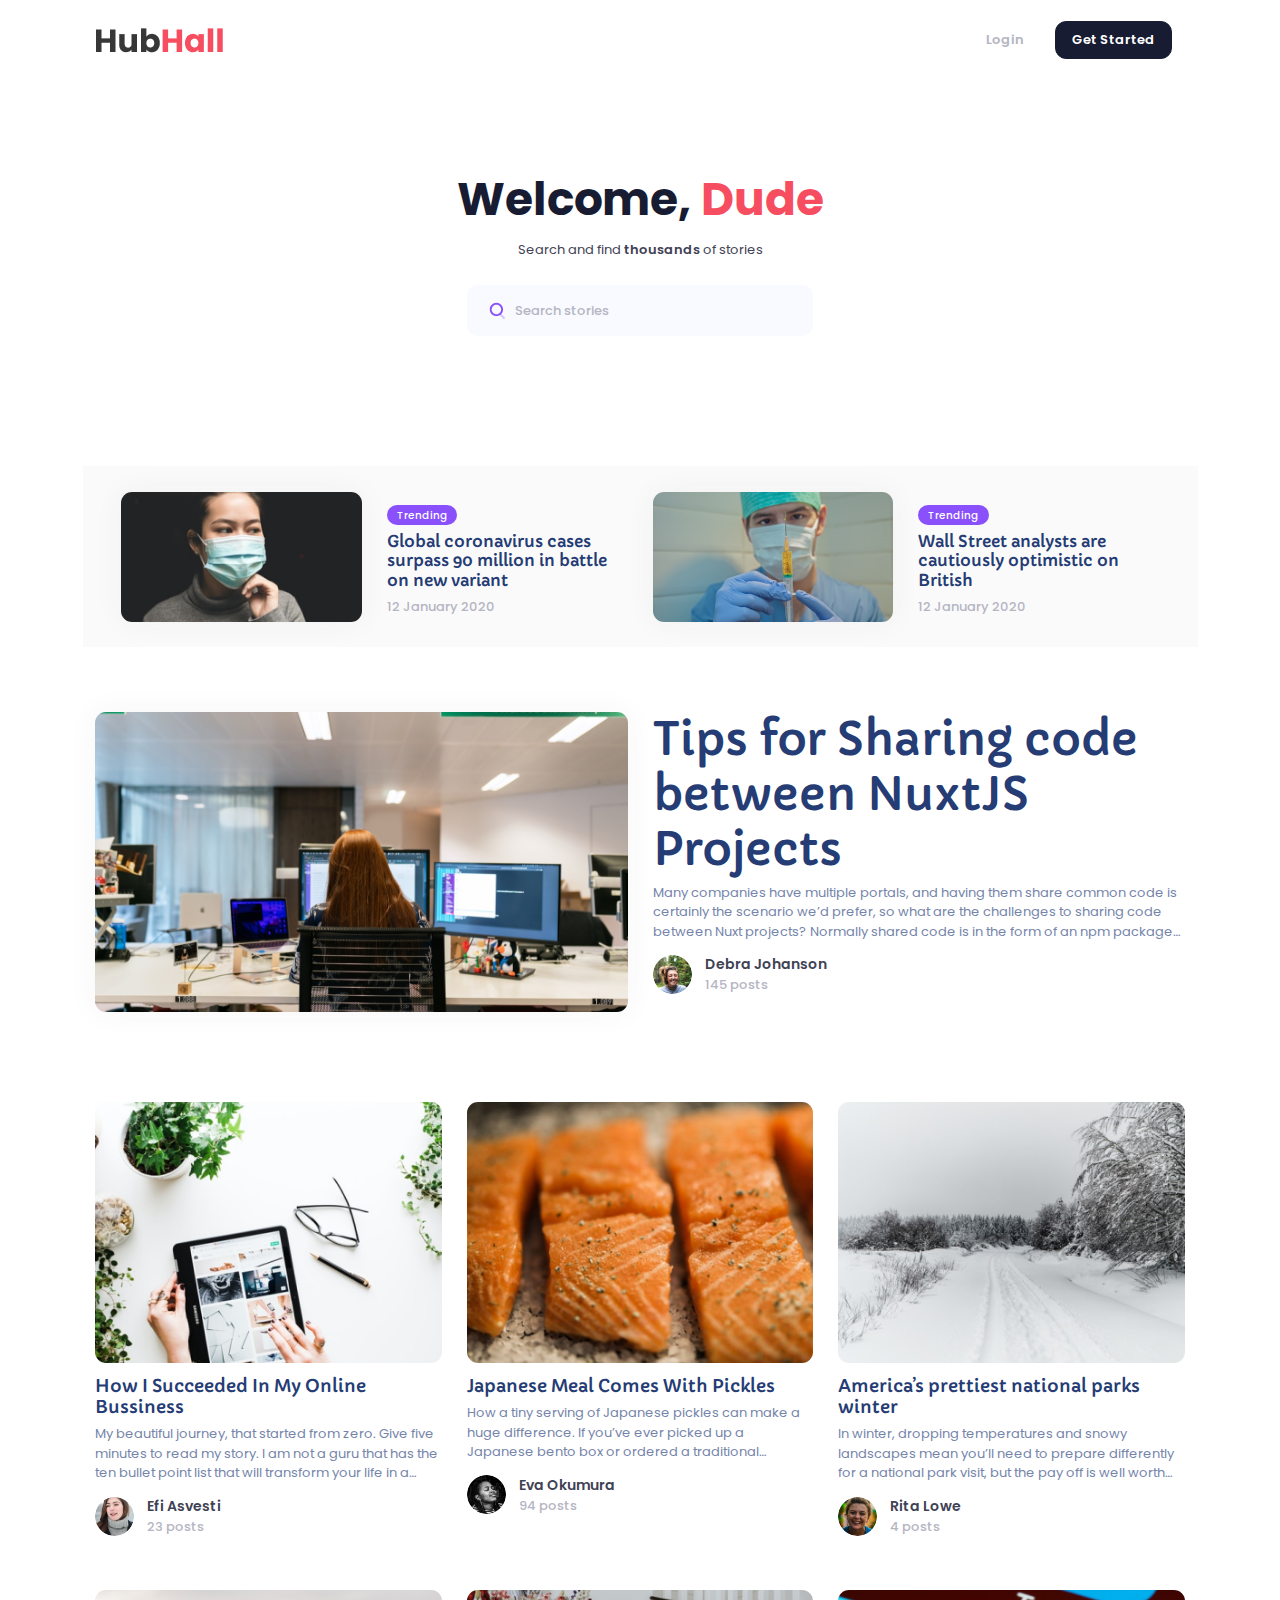
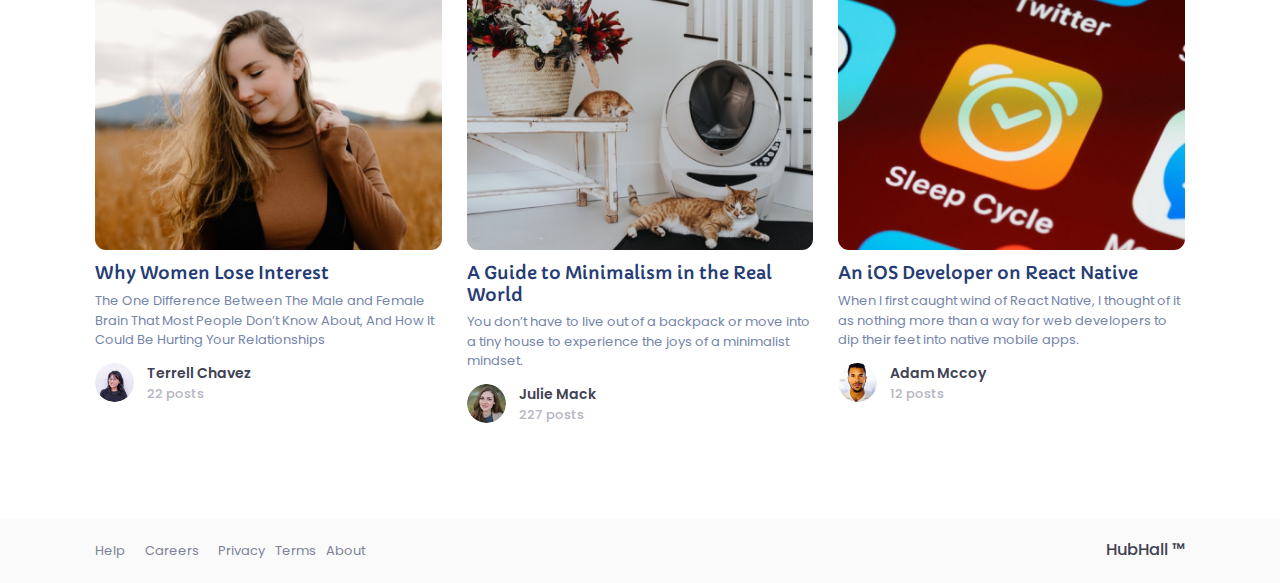
==== commit 06a58cf9: "update console log" ====
--- a/index.html
+++ b/index.html
@@ -10,7 +10,7 @@
 		<link rel="stylesheet" href="https://fonts.googleapis.com/css?family=Poppins:300,400,500,600,700" />
 		<!--end::Fonts-->
 		<!--begin::Global Theme Styles(used by all pages)-->
-		<link href="assets/plugins/global/plugins.bundle.css" rel="stylesheet" type="text/css" />
+		<!-- <link href="assets/plugins/global/plugins.bundle.css" rel="stylesheet" type="text/css" /> -->
 		<!-- <link href="assets/plugins/custom/prismjs/prismjs.bundle.css" rel="stylesheet" type="text/css" /> -->
         <link href="css/style.bundle.css" rel="stylesheet" type="text/css" />
         <link href="css/hubhall.css" rel="stylesheet" type="text/css" />
--- a/css/hubhall.css
+++ b/css/hubhall.css
@@ -58,4 +58,14 @@
     width: 100%;
     height: 50%;
     object-fit: cover;
+}
+
+.paragraphf {
+    color: #7585AA;
+    font-weight: normal;
+    font-size: 1.15rem;
+}
+
+.image-detail {
+    width: 100%; height: 400px; object-fit: cover;
 }